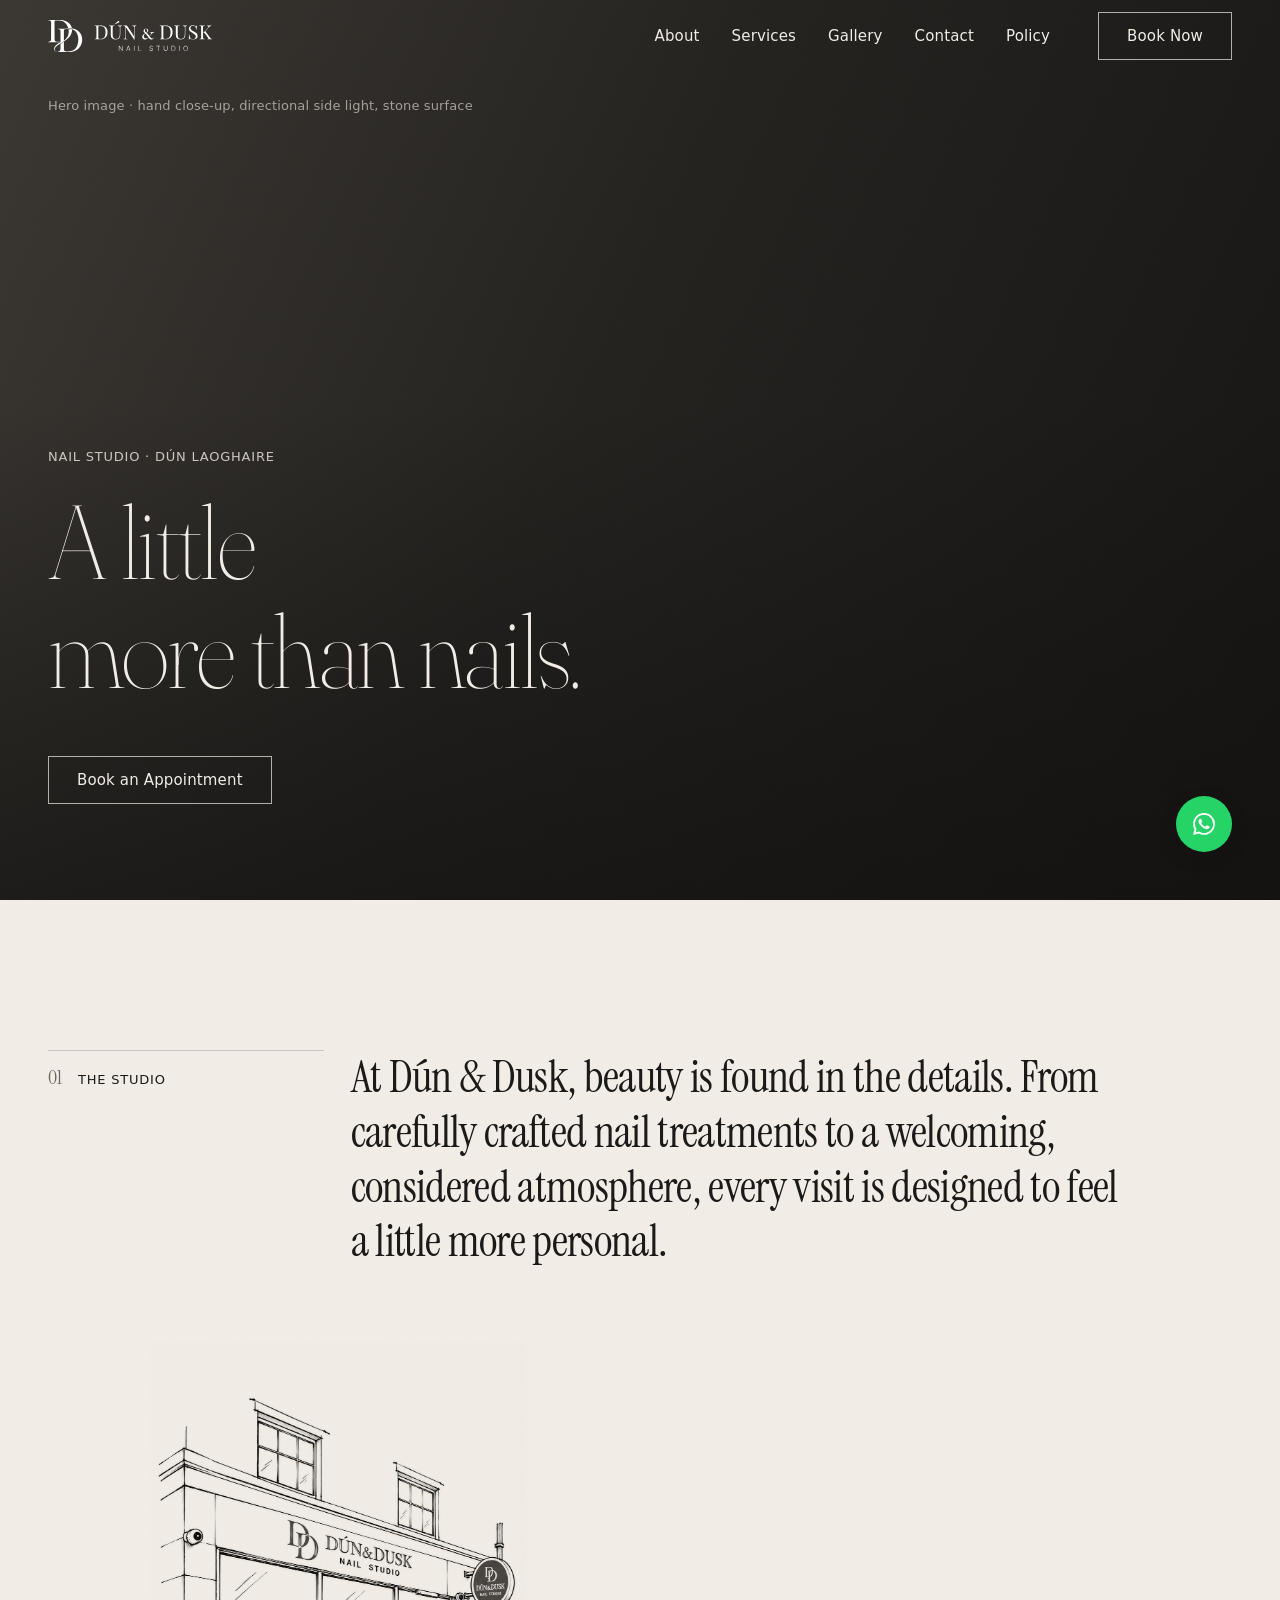
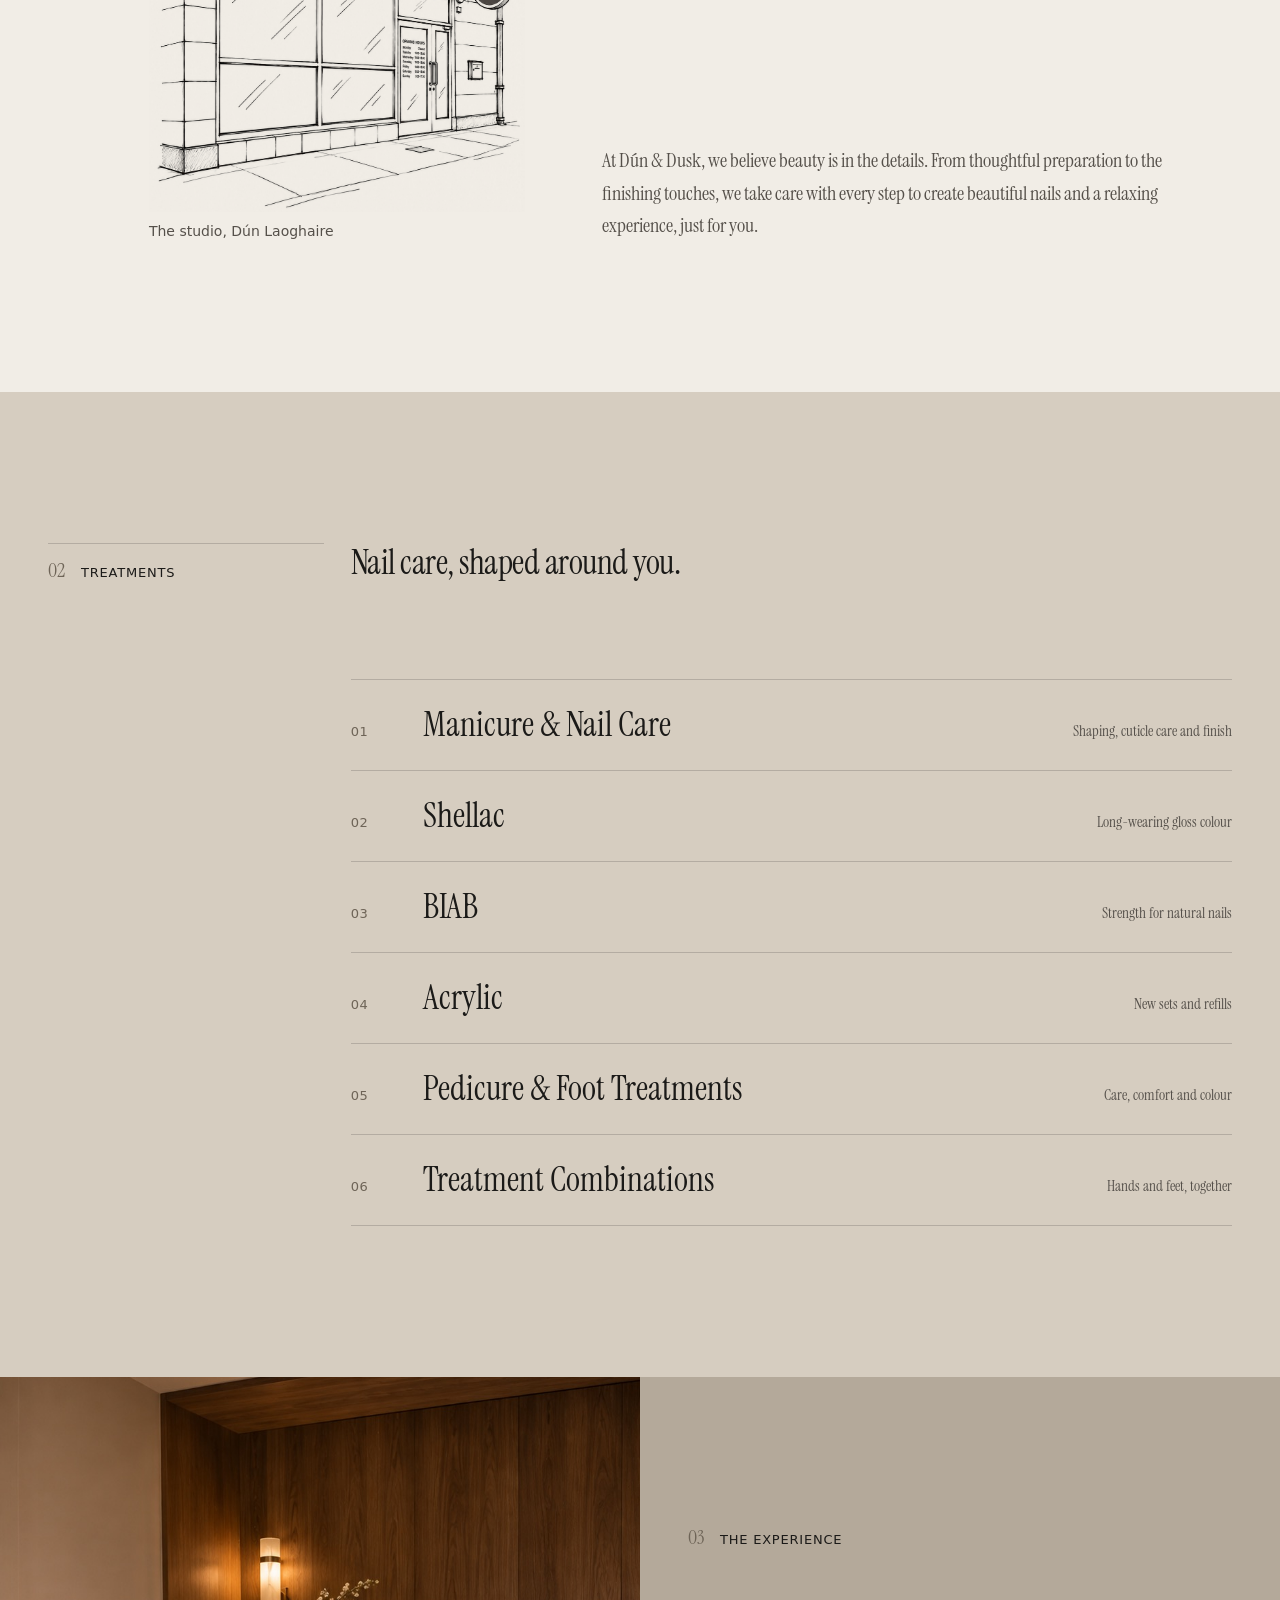
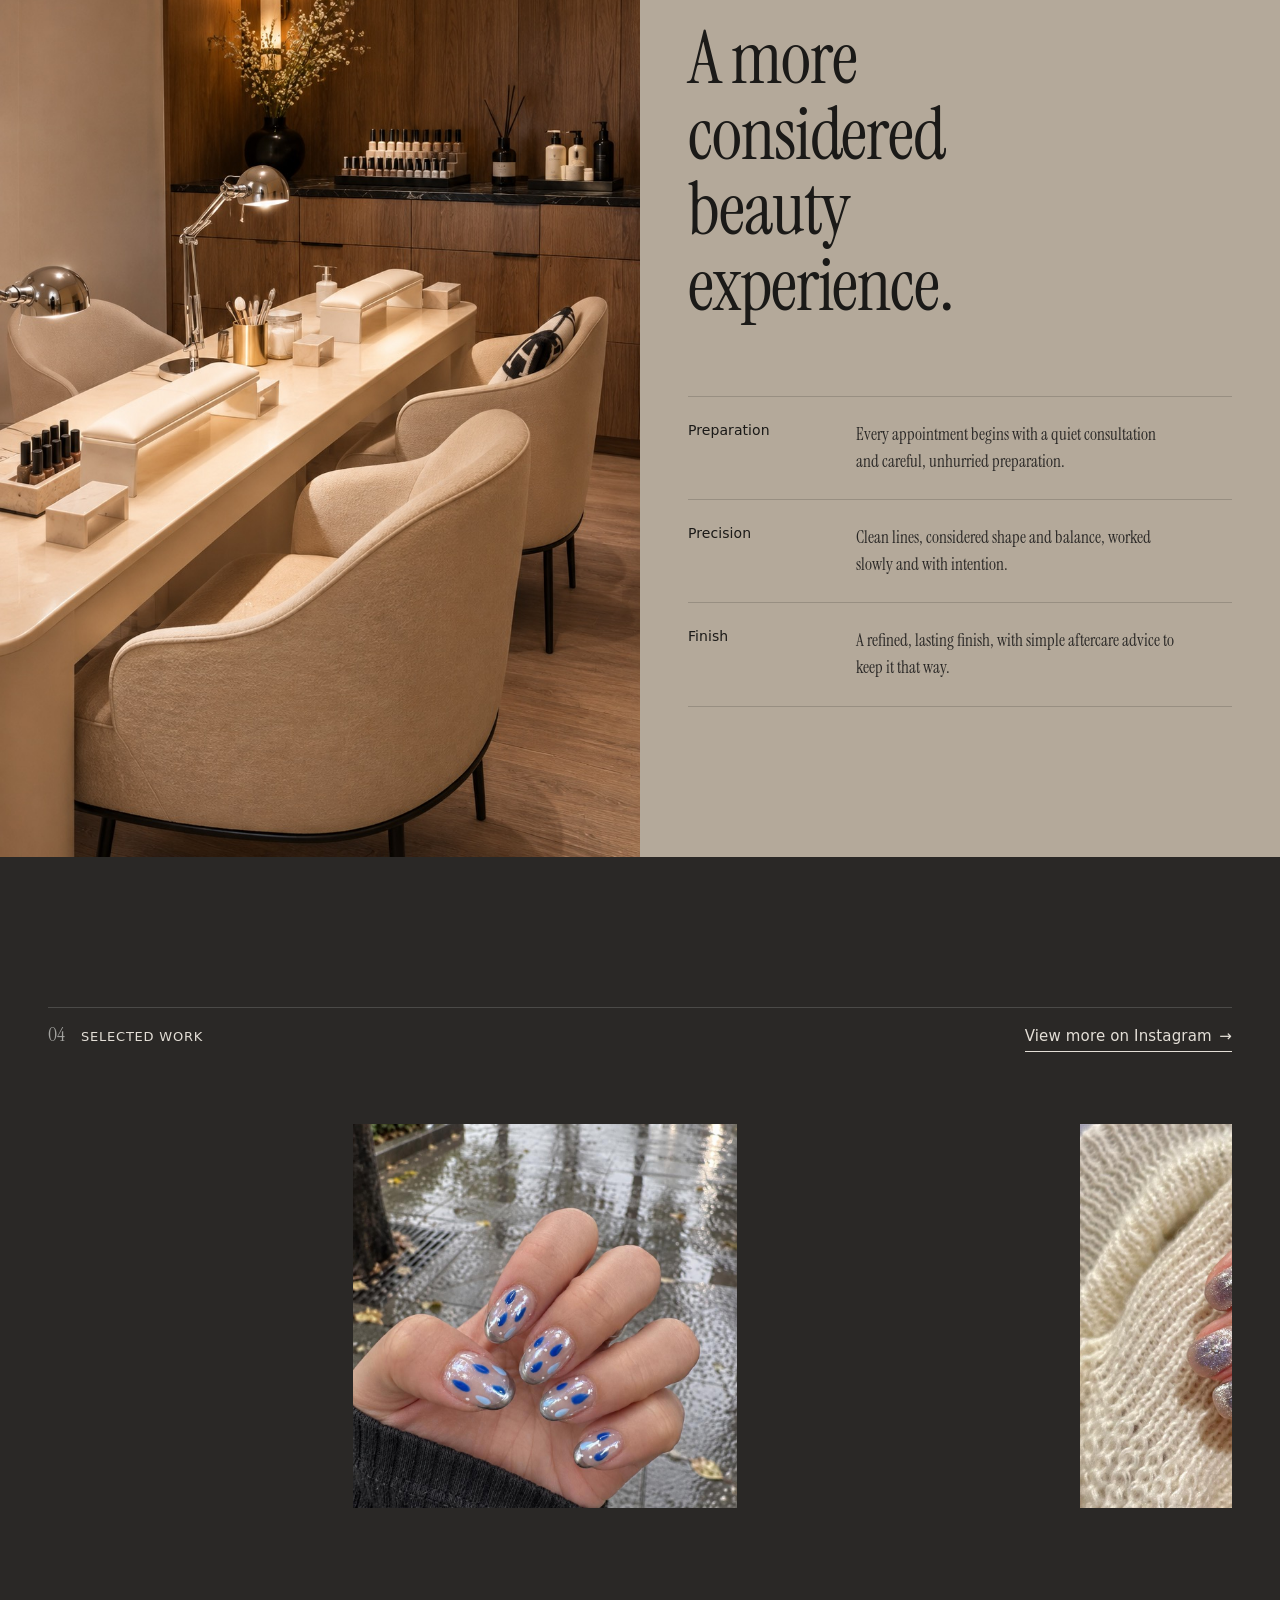
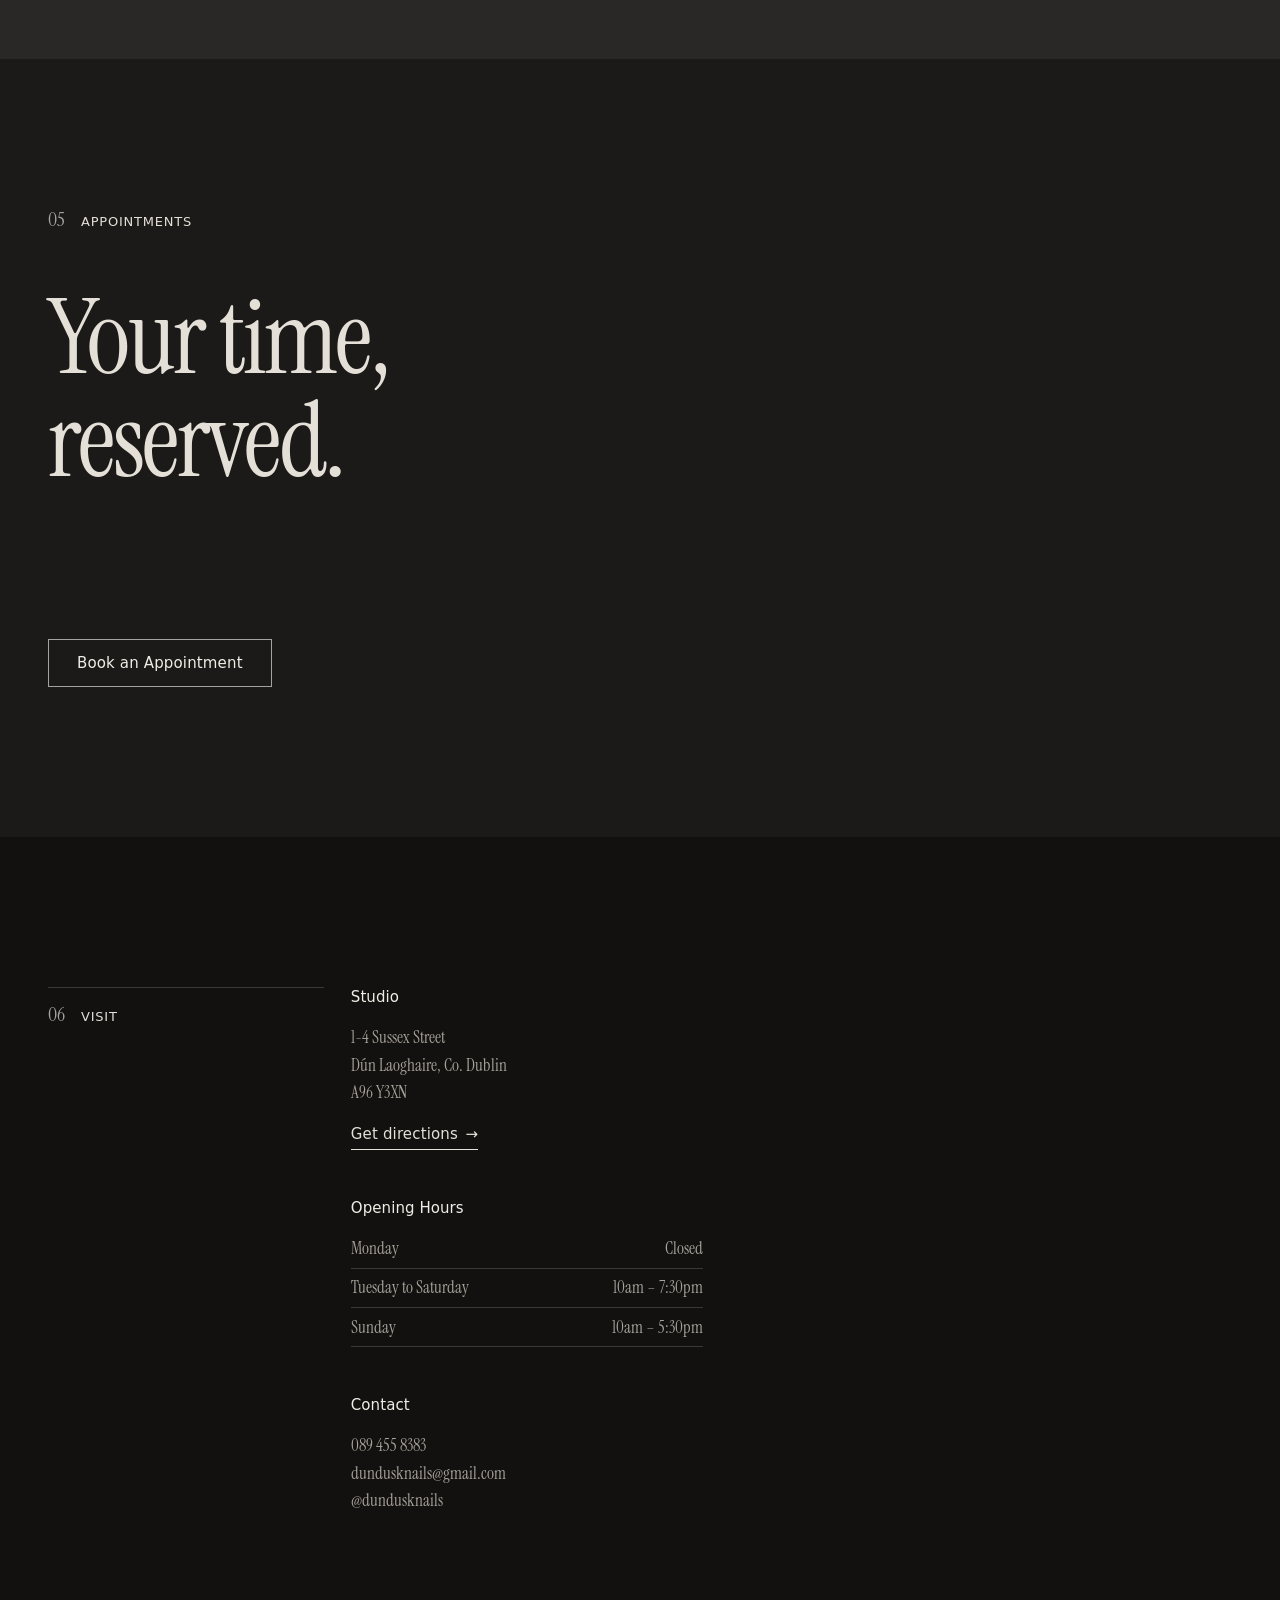
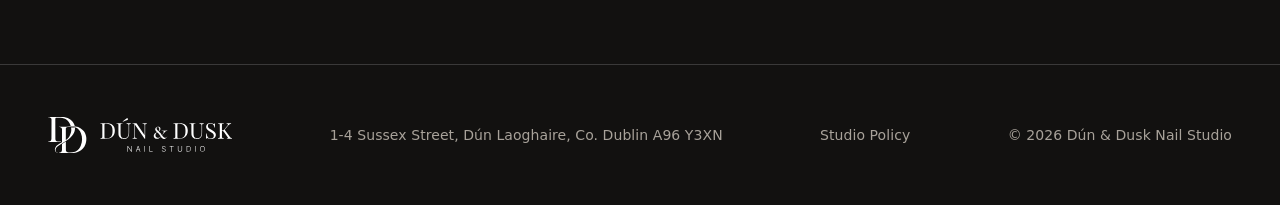
==== index.html @ 32c09e00 "Initial commit: Dún & Dusk Nail Studio website Co-Authored-By: Claude Opus 5.5 <noreply@anthropic.co" ====
<!DOCTYPE html>
<html lang="en-IE">
<head>
  <meta charset="utf-8">
  <meta name="viewport" content="width=device-width, initial-scale=1">

  <!-- SEO: refine once business details are confirmed -->
  <title>Dún &amp; Dusk Nail Studio | Nail Studio in Dún Laoghaire, Dublin</title>
  <meta name="description" content="Dún &amp; Dusk is a nail studio in Dún Laoghaire offering manicures, Shellac, BIAB, acrylic and pedicure treatments in a calm, considered setting.">
  <meta name="theme-color" content="#1B1A18">
  <link rel="icon" href="assets/icons/favicon.svg" type="image/svg+xml">
  <link rel="icon" href="assets/icons/favicon-32.png" sizes="32x32" type="image/png">
  <link rel="apple-touch-icon" href="assets/icons/apple-touch-icon.png">
  <link rel="canonical" href="https://dunanddusknails.ie/">

  <meta property="og:type" content="website">
  <meta property="og:url" content="https://dunanddusknails.ie/">
  <meta property="og:title" content="Dún &amp; Dusk Nail Studio, Dún Laoghaire">
  <meta property="og:description" content="A more considered nail studio in Dún Laoghaire, Dublin.">
  <meta property="og:image" content="https://dunanddusknails.ie/assets/images/og-image.jpg"><!-- [TBC] 1200x630 image still to be added -->

  
  <!--
    FONTS
    Serif: Instrument Serif (Google Fonts), regular + italic. Used for headings and body text.
    Sans: General Sans, self-hosted.
  -->
  <link rel="preconnect" href="https://fonts.googleapis.com">
  <link rel="preconnect" href="https://fonts.gstatic.com" crossorigin>
  <link rel="stylesheet" href="https://fonts.googleapis.com/css2?family=Fraunces:opsz,wght@9..144,100&family=Instrument+Serif:ital@0;1&display=swap">
  <!-- General Sans is self-hosted (see @font-face in css/styles.css) -->
  <link rel="preload" href="assets/fonts/GeneralSans-Medium.woff2" as="font" type="font/woff2" crossorigin>

  <link rel="stylesheet" href="css/styles.css">

  <!-- LOCAL BUSINESS STRUCTURED DATA -->
  <script type="application/ld+json">
  {
    "@context": "https://schema.org",
    "@type": "NailSalon",
    "name": "Dún & Dusk Nail Studio",
    "url": "https://dunanddusknails.ie/",
    "image": "https://dunanddusknails.ie/assets/images/experience-01.jpg",
    "telephone": "+353 89 455 8383",
    "address": {
      "@type": "PostalAddress",
      "streetAddress": "1-4 Sussex Street",
      "addressLocality": "Dún Laoghaire",
      "addressRegion": "Co. Dublin",
      "postalCode": "A96 Y3XN",
      "addressCountry": "IE"
    },
    "openingHoursSpecification": [
      { "@type": "OpeningHoursSpecification", "dayOfWeek": ["Tuesday", "Wednesday", "Thursday", "Friday", "Saturday"], "opens": "10:00", "closes": "19:30" },
      { "@type": "OpeningHoursSpecification", "dayOfWeek": "Sunday", "opens": "10:00", "closes": "17:30" }
    ],
    "email": "dundusknails@gmail.com",
    "sameAs": ["https://www.instagram.com/dundusknails"]
  }
  </script>
</head>

<body>
  <a class="skip-link" href="#main">Skip to content</a>

  <!-- ============ HEADER ============ -->
  <header class="site-header" data-header>
    <div class="site-header__inner">
      <!-- White logo over the hero, black logo once the header turns light on scroll -->
      <a class="logo" href="#top" aria-label="Dún &amp; Dusk Nail Studio, home">
        <picture class="logo__img logo__img--light"><source media="(max-width: 767px)" srcset="assets/images/symbol-white.svg"><img src="assets/images/logo-white.svg" alt="" width="164" height="32"></picture>
        <picture class="logo__img logo__img--dark"><source media="(max-width: 767px)" srcset="assets/images/symbol-black.svg"><img src="assets/images/logo-black.svg" alt="" width="164" height="32"></picture>
      </a>

      <nav class="nav" aria-label="Primary">
        <button class="nav__toggle" type="button" aria-expanded="false" aria-controls="nav-menu" data-nav-toggle>
          <span class="nav__toggle-label">Menu</span>
          <span class="nav__toggle-icon" aria-hidden="true"></span>
        </button>

        <div class="nav__menu" id="nav-menu" data-nav-menu>
          <ul class="nav__list">
            <li><a class="nav__link" href="#studio">About</a></li>
            <li><a class="nav__link" href="#services">Services</a></li>
            <li><a class="nav__link" href="#gallery">Gallery</a></li>
            <li><a class="nav__link" href="#visit">Contact</a></li>
            <li><a class="nav__link" href="policy.html">Policy</a></li>
          </ul>
          <a class="btn btn--line nav__book" href="#book" data-book>Book Now</a>
        </div>
      </nav>
    </div>
  </header>

  <main id="main">

    <!-- ============ HERO ============ -->
    <section class="hero" id="top" aria-labelledby="hero-title">
      <!-- Replace placeholder with art-directed photography:
      <picture>
        <source media="(max-width: 767px)" srcset="assets/images/hero-portrait.webp">
        <img class="hero__img" src="assets/images/hero-landscape.webp" alt="Close-up of a hand with a sheer, polished manicure resting on pale stone" fetchpriority="high">
      </picture> -->
      <div class="hero__media ph ph--dusk" role="img" aria-label="Placeholder: hero photograph">
        <span class="ph__label">Hero image · hand close-up, directional side light, stone surface</span>
      </div>

      <div class="hero__content">
        <p class="hero__kicker label">Nail Studio · Dún Laoghaire</p>
        <h1 class="hero__title display-xl" id="hero-title">
          <span class="line"><span class="line__inner">A little</span></span>
          <span class="line"><span class="line__inner">more than nails.</span></span>
        </h1>
        <a class="btn btn--light hero__cta" href="#book" data-book>Book an Appointment</a>
      </div>
    </section>

    <!-- ============ 01 STUDIO ============ -->
    <section class="section section--porcelain studio" id="studio" aria-labelledby="studio-title">
      <div class="container grid">
        <header class="section-head">
          <span class="section-head__num">01</span>
          <h2 class="section-head__title label" id="studio-title">The Studio</h2>
        </header>

        <p class="studio__statement display-md reveal">
          At Dún &amp; Dusk, beauty is found in the details. From carefully crafted nail treatments to a welcoming, considered atmosphere, every visit is designed to feel a little more personal.
        </p>

        <figure class="studio__figure reveal-media">
          <img class="studio__img ratio-4x5" src="assets/images/studio-01.jpg"
               alt="Line drawing of the Dún &amp; Dusk Nail Studio shopfront on Sussex Street, Dún Laoghaire"
               width="1086" height="1448" loading="lazy" decoding="async">
          <figcaption class="caption">The studio, Dún Laoghaire</figcaption>
        </figure>

        <p class="studio__body body-lg reveal">
          At Dún & Dusk, we believe beauty is in the details. From thoughtful preparation to the finishing touches, we take care with every step to create beautiful nails and a relaxing experience, just for you.
        </p>
      </div>
    </section>

    <!-- ============ 02 SERVICES ============ -->
    <section class="section section--oak-light services" id="services" aria-labelledby="services-title">
      <div class="container grid">
        <header class="section-head">
          <span class="section-head__num">02</span>
          <h2 class="section-head__title label" id="services-title">Treatments</h2>
        </header>

        <p class="services__intro display-sm reveal">Nail care, shaped around you.</p>

        <!-- Hover preview (desktop only). Each row's data-image and data-preview are swapped in here. -->
        <figure class="services__preview" aria-hidden="true" data-service-preview>
          <img class="ratio-3x4" src="assets/images/service-01.png" alt="" width="896" height="1200" data-service-preview-img>
          <figcaption class="caption" data-service-preview-label></figcaption>
        </figure>

        <!-- Edit services here. Do not add prices until the approved menu is supplied. -->
        <ol class="service-index" data-service-index>
          <li class="service-index__item reveal" data-image="assets/images/service-01.png" data-preview="Manicure · clean, natural finish">
            <div class="service-index__row">
              <span class="service-index__num">01</span>
              <span class="service-index__name">Manicure &amp; Nail Care</span>
              <span class="service-index__note">Shaping, cuticle care and finish</span>
            </div>
          </li>
          <li class="service-index__item reveal" data-image="assets/images/service-02.png" data-preview="Shellac · glossy colour">
            <div class="service-index__row">
              <span class="service-index__num">02</span>
              <span class="service-index__name">Shellac</span>
              <span class="service-index__note">Long-wearing gloss colour</span>
            </div>
          </li>
          <li class="service-index__item reveal" data-image="assets/images/service-03.png" data-preview="BIAB · sheer strength">
            <div class="service-index__row">
              <span class="service-index__num">03</span>
              <span class="service-index__name">BIAB</span>
              <span class="service-index__note">Strength for natural nails</span>
            </div>
          </li>
          <li class="service-index__item reveal" data-image="assets/images/image-01.mp4" data-preview="Acrylic · sculpted shape">
            <div class="service-index__row">
              <span class="service-index__num">04</span>
              <span class="service-index__name">Acrylic</span>
              <span class="service-index__note">New sets and refills</span>
            </div>
          </li>
          <li class="service-index__item reveal" data-image="assets/images/service-05.png" data-preview="Pedicure · foot care">
            <div class="service-index__row">
              <span class="service-index__num">05</span>
              <span class="service-index__name">Pedicure &amp; Foot Treatments</span>
              <span class="service-index__note">Care, comfort and colour</span>
            </div>
          </li>
          <li class="service-index__item reveal" data-image="assets/images/service-06.png" data-preview="Combinations · hands and feet">
            <div class="service-index__row">
              <span class="service-index__num">06</span>
              <span class="service-index__name">Treatment Combinations</span>
              <span class="service-index__note">Hands and feet, together</span>
            </div>
          </li>
        </ol>
      </div>
    </section>

    <!-- ============ 03 EXPERIENCE ============ -->
    <section class="section section--oak experience" aria-labelledby="experience-title">
      <div class="experience__grid">
        <figure class="experience__media reveal-media">
          <img class="experience__img" src="assets/images/experience-01.jpg"
               alt="Warmly lit manicure tables and armchairs inside the Dún &amp; Dusk studio"
               width="941" height="1672" loading="lazy" decoding="async">
        </figure>

        <div class="experience__content">
          <header class="section-head section-head--inline">
            <span class="section-head__num">03</span>
            <span class="label">The Experience</span>
          </header>

          <h2 class="display-lg experience__title reveal" id="experience-title">
            A more considered beauty experience.
          </h2>

          <dl class="craft-notes">
            <div class="craft-notes__item reveal">
              <dt class="label">Preparation</dt>
              <dd>Every appointment begins with a quiet consultation and careful, unhurried preparation.</dd>
            </div>
            <div class="craft-notes__item reveal">
              <dt class="label">Precision</dt>
              <dd>Clean lines, considered shape and balance, worked slowly and with intention.</dd>
            </div>
            <div class="craft-notes__item reveal">
              <dt class="label">Finish</dt>
              <dd>A refined, lasting finish, with simple aftercare advice to keep it that way.</dd>
            </div>
          </dl>
        </div>
      </div>
    </section>

    <!-- ============ 04 GALLERY ============ -->
    <section class="section section--ink gallery" id="gallery" aria-labelledby="gallery-title">
      <div class="container">
        <div class="gallery__head">
          <header class="section-head section-head--inline">
            <span class="section-head__num">04</span>
            <h2 class="label" id="gallery-title">Selected Work</h2>
          </header>
          <a class="text-link" href="#" data-instagram>View more on Instagram <span aria-hidden="true">→</span></a>
        </div>

        <!-- Rolling strip: js/main.js clones the items for a seamless loop; add or remove figures freely.
             Items are 3:4 by default; add gallery__item--square for 1:1. -->
        <div class="gallery__track reveal" data-gallery-track>
          <figure class="gallery__item">
            <video src="assets/images/image-01.mp4" aria-label="Nail work by Dún &amp; Dusk" width="720" height="1280" muted autoplay loop playsinline preload="metadata"></video>
          </figure>
          <figure class="gallery__item gallery__item--square">
            <img src="assets/images/image-02.jpeg" alt="Nail work by Dún &amp; Dusk" loading="lazy" decoding="async" width="1086" height="1448">
          </figure>
          <figure class="gallery__item">
            <video src="assets/images/image-03.mp4" aria-label="Nail work by Dún &amp; Dusk" width="720" height="1280" muted autoplay loop playsinline preload="metadata"></video>
          </figure>
          <figure class="gallery__item gallery__item--square">
            <img src="assets/images/image-04.jpeg" alt="Nail work by Dún &amp; Dusk" loading="lazy" decoding="async" width="1086" height="1448">
          </figure>
          <figure class="gallery__item">
            <img src="assets/images/image-05.jpeg" alt="Nail work by Dún &amp; Dusk" loading="lazy" decoding="async" width="1086" height="1448">
          </figure>
        </div>
      </div>
    </section>

    <!-- ============ 05 BOOKING ============ -->
    <section class="section section--ink-deep booking" id="book" aria-labelledby="booking-title" data-booking-section>
      <div class="container booking__inner">
        <header class="section-head section-head--inline">
          <span class="section-head__num">05</span>
          <span class="label">Appointments</span>
        </header>
        <h2 class="display-xl booking__title reveal" id="booking-title">Your time,<br>reserved.</h2>
        <p class="body-lg booking__text reveal">Choose a treatment and a time that suits you. Please read our <a class="inline-link" href="policy.html">studio policy</a> before booking.</p>
        <a class="btn btn--silver booking__cta reveal" href="#" data-book data-book-external>Book an Appointment</a>
      </div>
    </section>

    <!-- ============ 06 VISIT ============ -->
    <section class="section section--night visit" id="visit" aria-labelledby="visit-title">
      <div class="container grid">
        <header class="section-head">
          <span class="section-head__num">06</span>
          <h2 class="section-head__title label" id="visit-title">Visit</h2>
        </header>

        <div class="visit__details">
          <div class="visit__block">
            <h3 class="label">Studio</h3>
            <address>
              1-4 Sussex Street<br>
              Dún Laoghaire, Co. Dublin<br>
              A96 Y3XN
            </address>
            <a class="text-link" href="#" data-directions>Get directions <span aria-hidden="true">→</span></a>
          </div>

          <div class="visit__block">
            <h3 class="label">Opening Hours</h3>
            <dl class="hours">
              <div><dt>Monday</dt><dd>Closed</dd></div>
              <div><dt>Tuesday to Saturday</dt><dd>10am – 7:30pm</dd></div>
              <div><dt>Sunday</dt><dd>10am – 5:30pm</dd></div>
            </dl>
          </div>

          <div class="visit__block">
            <h3 class="label">Contact</h3>
            <p>
              <a href="tel:+353894558383" class="plain-link">089 455 8383</a><br>
              <a href="mailto:dundusknails@gmail.com" class="plain-link">dundusknails@gmail.com</a><br>
              <a href="https://www.instagram.com/dundusknails" class="plain-link" data-instagram>@dundusknails</a>
            </p>
          </div>
        </div>

        <!-- Google Maps embed -->
        <div class="visit__map ratio-16x10">
          <iframe
            src="https://www.google.com/maps?q=D%C3%BAn+%26+Dusk+Nail+Studio&ll=53.2933405,-6.1365352&z=17&output=embed"
            title="Dún &amp; Dusk Nail Studio on Google Maps"
            loading="lazy" referrerpolicy="no-referrer-when-downgrade" allowfullscreen></iframe>
        </div>
      </div>
    </section>
  </main>

  <!-- ============ FOOTER ============ -->
  <footer class="site-footer">
    <div class="container site-footer__inner">
      <a class="logo logo--footer" href="#top" aria-label="Dún &amp; Dusk Nail Studio, back to top">
        <img class="logo__img" src="assets/images/logo-white.svg" alt="" width="184" height="36">
      </a>
      <p class="label site-footer__folio">1-4 Sussex Street, Dún Laoghaire, Co. Dublin A96 Y3XN</p>
      <a class="label plain-link site-footer__link" href="policy.html">Studio Policy</a>
      <p class="label site-footer__copy">© <span data-year></span> Dún &amp; Dusk Nail Studio</p>
    </div>
  </footer>

  <!-- Floating WhatsApp button: number and message are set in js/main.js (SITE.whatsappNumber) -->
  <a class="wa-float" href="#visit" data-whatsapp aria-label="Message Dún &amp; Dusk on WhatsApp">
    <span class="wa-float__label" aria-hidden="true">Message us</span>
    <span class="wa-float__icon" aria-hidden="true">
      <svg viewBox="0 0 24 24" width="22" height="22" focusable="false"><path fill="currentColor" d="M17.472 14.382c-.297-.149-1.758-.867-2.03-.967-.273-.099-.471-.148-.67.15-.197.297-.767.966-.94 1.164-.173.199-.347.223-.644.075-.297-.15-1.255-.463-2.39-1.475-.883-.788-1.48-1.761-1.653-2.059-.173-.297-.018-.458.13-.606.134-.133.298-.347.446-.52.149-.174.198-.298.298-.497.099-.198.05-.371-.025-.52-.075-.149-.669-1.612-.916-2.207-.242-.579-.487-.5-.669-.51-.173-.008-.371-.01-.57-.01-.198 0-.52.074-.792.372-.272.297-1.04 1.016-1.04 2.479 0 1.462 1.065 2.875 1.213 3.074.149.198 2.096 3.2 5.077 4.487.709.306 1.262.489 1.694.625.712.227 1.36.195 1.871.118.571-.085 1.758-.719 2.006-1.413.248-.694.248-1.289.173-1.413-.074-.124-.272-.198-.57-.347m-5.421 7.403h-.004a9.87 9.87 0 01-5.031-1.378l-.361-.214-3.741.982.998-3.648-.235-.374a9.86 9.86 0 01-1.51-5.26c.001-5.45 4.436-9.884 9.888-9.884 2.64 0 5.122 1.03 6.988 2.898a9.825 9.825 0 012.893 6.994c-.003 5.45-4.437 9.884-9.885 9.884m8.413-18.297A11.815 11.815 0 0012.05 0C5.495 0 .16 5.335.157 11.892c0 2.096.547 4.142 1.588 5.945L.057 24l6.305-1.654a11.882 11.882 0 005.683 1.448h.005c6.554 0 11.89-5.335 11.893-11.893a11.821 11.821 0 00-3.48-8.413Z"/></svg>
    </span>
  </a>

  <!-- Mobile booking bar -->
  <div class="book-bar" data-book-bar>
    <a class="btn btn--silver book-bar__btn" href="#book" data-book>Book Now</a>
  </div>

  <script src="js/main.js" defer></script>
</body>
</html>
---- css/styles.css ----
/* =========================================================
   DÚN & DUSK NAIL STUDIO
   1. Design tokens   2. Base   3. Type   4. Layout
   5. Components      6. Sections   7. Motion   8. Responsive
   ========================================================= */

/* ---------- 0. SELF-HOSTED FONTS ----------
   General Sans (Fontshare, ITF Free Font License), served from our own domain
   so no visitor data goes to a third-party font CDN. */
@font-face {
  font-family: "General Sans";
  src: url("../assets/fonts/GeneralSans-Regular.woff2") format("woff2");
  font-weight: 400;
  font-style: normal;
  font-display: swap;
}
@font-face {
  font-family: "General Sans";
  src: url("../assets/fonts/GeneralSans-Medium.woff2") format("woff2");
  font-weight: 500;
  font-style: normal;
  font-display: swap;
}

/* ---------- 1. DESIGN TOKENS (edit the palette here) ---------- */
:root {
  /* Ink: deep black / charcoal, never flat pure black */
  --ink-950: #121110;
  --ink-900: #1b1a18;
  --ink-800: #2a2826;
  --ink-700: #3a3734;

  /* Smoky oak: muted, not orange or rustic */
  --oak-600: #6e6457;
  --oak-500: #857a6c;
  --oak-300: #b4a99a;
  --oak-200: #d6cdc0;

  /* Porcelain: warm off-white */
  --porcelain-50: #f7f4ef;
  --porcelain: #f1ede6;
  --porcelain-dim: #e4dfd7; /* body text on dark surfaces */

  /* Antique silver: accents only */
  --silver: #a3a3a0;
  --silver-700: #6f706d;

  /* Semantic roles */
  --text-on-light: var(--ink-900);
  --text-muted-on-light: #55504a;
  --text-on-dark: var(--porcelain-dim);
  --text-muted-on-dark: #a8a29a;
  --rule-on-light: rgba(27, 26, 24, 0.18);
  --rule-on-dark: rgba(163, 163, 160, 0.28);
  --focus: var(--oak-600);

  /* Typography: one serif (Instrument Serif, 400 + italic) for display and body */
  --font-display: "Instrument Serif", Georgia, "Times New Roman", serif;
  --font-body: "Instrument Serif", Georgia, "Times New Roman", serif;
  --font-h1: "Fraunces", "Instrument Serif", Georgia, serif; /* H1 only, weight 100 */
  --font-ui: "General Sans", ui-sans-serif, system-ui, -apple-system, "Segoe UI", Roboto, "Helvetica Neue", Arial, sans-serif;

  /* Fluid type scale */
  --fs-display-xl: clamp(3rem, 1.6rem + 6.2vw, 7.5rem);
  --fs-display-lg: clamp(2.4rem, 1.5rem + 3.8vw, 5rem);
  --fs-display-md: clamp(1.7rem, 1.2rem + 2vw, 3.1rem);
  --fs-display-sm: clamp(1.45rem, 1.15rem + 1.2vw, 2.2rem);
  --fs-body-lg: clamp(1.08rem, 1rem + 0.3vw, 1.25rem);
  --fs-body: 1.0625rem;
  --fs-eyebrow: 0.8125rem; /* 13px: uppercase section labels, hero kicker */
  --fs-label: 0.875rem;    /* 14px: sentence-case labels, footer */
  --fs-caption: 0.875rem;  /* 14px */
  --fs-small: 0.9375rem;   /* 15px: buttons, nav, links, supporting text */

  /* Spacing (8pt based) */
  --space-1: 0.5rem;
  --space-2: 1rem;
  --space-3: 1.5rem;
  --space-4: 2rem;
  --space-5: 3rem;
  --space-6: 4.5rem;
  --space-7: 6.5rem;
  --space-8: clamp(5rem, 3rem + 8vw, 10rem);

  /* Layout */
  --max-width: 1440px;
  --gutter: clamp(1.25rem, 0.6rem + 3vw, 3.5rem);
  --col-gap: clamp(1rem, 0.5rem + 1.5vw, 2rem);
  --header-h: 4.5rem;

  /* Motion */
  --ease: cubic-bezier(0.22, 0.61, 0.36, 1);
  --dur-fast: 300ms;
  --dur: 700ms;
  --dur-slow: 1100ms;
}

/* ---------- 2. BASE ---------- */
*, *::before, *::after { box-sizing: border-box; }

html {
  -webkit-text-size-adjust: 100%;
  scroll-behavior: smooth;
  scroll-padding-top: var(--header-h);
}

body {
  margin: 0;
  background: var(--porcelain);
  color: var(--text-on-light);
  font-family: var(--font-body);
  font-size: var(--fs-body);
  font-weight: 400;
  line-height: 1.6;
  font-optical-sizing: auto;
  -webkit-font-smoothing: antialiased;
  text-rendering: optimizeLegibility;
}

img, picture, svg { display: block; max-width: 100%; height: auto; }
a { color: inherit; }
h1, h2, h3, p, dl, dd, ol, ul, figure, address { margin: 0; }
ol, ul { padding: 0; list-style: none; }
address { font-style: normal; }

:focus-visible {
  outline: 2px solid var(--focus);
  outline-offset: 3px;
}
.section--ink :focus-visible,
.section--ink-deep :focus-visible,
.section--night :focus-visible,
.hero :focus-visible,
.site-footer :focus-visible { outline-color: var(--silver); }

.skip-link {
  position: absolute;
  left: var(--gutter);
  top: -100px;
  z-index: 100;
  padding: var(--space-1) var(--space-2);
  background: var(--ink-900);
  color: var(--porcelain);
  font-family: var(--font-ui);
  font-size: var(--fs-label);
  font-weight: 500;
}
.skip-link:focus { top: var(--space-2); }

/* ---------- 3. TYPOGRAPHY ---------- */
.display-xl, .display-lg, .display-md, .display-sm {
  font-family: var(--font-display);
  font-weight: 400;
  letter-spacing: -0.015em;
  text-wrap: balance;
}
.display-xl { font-size: var(--fs-display-xl); line-height: 0.98; letter-spacing: -0.025em; }
.display-lg { font-size: var(--fs-display-lg); line-height: 1.04; }
.display-md { font-size: var(--fs-display-md); line-height: 1.22; }
.display-sm { font-size: var(--fs-display-sm); line-height: 1.2; }

/* All H1s: Fraunces Thin (100). Instrument Serif has no thin cut. */
h1, h1.display-xl, h1.display-lg {
  font-family: var(--font-h1);
  font-weight: 100;
  font-optical-sizing: auto;
}

.body-lg { font-size: var(--fs-body-lg); line-height: 1.65; text-wrap: pretty; }

/* Small UI text: sentence case, weight + colour for hierarchy (no caps, no wide tracking) */
.label {
  font-family: var(--font-ui);
  font-size: var(--fs-label);
  font-weight: 500;
  letter-spacing: 0.005em;
  line-height: 1.4;
}
/* Uppercase is kept only for numbered section labels and the hero kicker */
.section-head .label,
.hero__kicker {
  font-size: var(--fs-eyebrow);
  text-transform: uppercase;
  letter-spacing: 0.06em;
}

.caption {
  margin-top: var(--space-1);
  font-family: var(--font-ui);
  font-size: var(--fs-caption);
  letter-spacing: 0;
  color: var(--text-muted-on-light);
}

/* ---------- 4. LAYOUT ---------- */
.container {
  width: 100%;
  max-width: var(--max-width);
  margin-inline: auto;
  padding-inline: var(--gutter);
}

.grid {
  display: grid;
  grid-template-columns: repeat(12, minmax(0, 1fr));
  column-gap: var(--col-gap);
}

.section { padding-block: var(--space-8); position: relative; }

/* Day to dusk: each section steps one tone darker */
.section--porcelain { background: var(--porcelain); }
.section--oak-light { background: var(--oak-200); }
.section--oak       { background: var(--oak-300); }
.section--ink       { background: var(--ink-800); color: var(--text-on-dark); }
.section--ink-deep  { background: var(--ink-900); color: var(--text-on-dark); }
.section--night     { background: var(--ink-950); color: var(--text-on-dark); }

.section--ink .caption,
.section--ink-deep .caption,
.section--night .caption { color: var(--text-muted-on-dark); }

/* Section heading: number + label, magazine style */
.section-head {
  grid-column: 1 / span 3;
  display: flex;
  align-items: baseline;
  gap: var(--space-2);
  padding-top: var(--space-2);
  border-top: 1px solid var(--rule-on-light);
  align-self: start;
}
.section--ink .section-head,
.section--ink-deep .section-head,
.section--night .section-head { border-color: var(--rule-on-dark); }

.section-head--inline { border-top: 0; padding-top: 0; grid-column: auto; }

.section-head__num {
  font-family: var(--font-display);
  font-size: 1.25rem;
  line-height: 1;
  color: var(--oak-600);
}
.section--ink .section-head__num,
.section--ink-deep .section-head__num,
.section--night .section-head__num { color: var(--silver); }

/* Aspect ratio helpers */
.ratio-4x5  { aspect-ratio: 4 / 5; }
.ratio-3x4  { aspect-ratio: 3 / 4; }
.ratio-16x10 { aspect-ratio: 16 / 10; }

/* ---------- 5. COMPONENTS ---------- */

/* Image placeholder: delete once real photography is in */
.ph {
  position: relative;
  width: 100%;
  height: 100%;
  overflow: hidden;
  display: flex;
  align-items: flex-end;
  padding: var(--space-2);
  isolation: isolate;
}
.ph::after { /* fine grain so blocks read as material, not flat UI */
  content: "";
  position: absolute;
  inset: 0;
  z-index: -1;
  opacity: 0.22;
  background-image: url("data:image/svg+xml,%3Csvg xmlns='http://www.w3.org/2000/svg' width='160' height='160'%3E%3Cfilter id='n'%3E%3CfeTurbulence type='fractalNoise' baseFrequency='.9' numOctaves='2' stitchTiles='stitch'/%3E%3C/filter%3E%3Crect width='100%25' height='100%25' filter='url(%23n)' opacity='.5'/%3E%3C/svg%3E");
  mix-blend-mode: overlay;
}
.ph--dusk  { background: linear-gradient(115deg, #3a3631 0%, #24221f 45%, #151413 100%); }
.ph--stone { background: linear-gradient(160deg, #e6e0d6 0%, #cfc6b8 100%); }
.ph--warm  { background: linear-gradient(135deg, #8a7f71 0%, #5e554a 100%); }
.ph--night { background: linear-gradient(150deg, #3d3a36 0%, #222120 100%); }
.ph--map   { background: #1f1e1c; }
.ph__label {
  font-family: var(--font-ui);
  font-size: var(--fs-eyebrow);
  letter-spacing: 0.01em;
  color: rgba(241, 237, 230, 0.6);
}
.ph--stone .ph__label { color: rgba(27, 26, 24, 0.55); }

/* Buttons: square corners, hairline, no glow */
.btn {
  display: inline-flex;
  align-items: center;
  justify-content: center;
  min-height: 48px;
  padding: 0 1.75rem;
  font-family: var(--font-ui);
  font-size: var(--fs-small);
  font-weight: 500;
  letter-spacing: 0.01em;
  text-decoration: none;
  border: 1px solid currentColor;
  background: transparent;
  transition: background-color var(--dur-fast) var(--ease),
              color var(--dur-fast) var(--ease),
              border-color var(--dur-fast) var(--ease);
}
.btn--line  { color: var(--ink-900); }
.btn--line:hover  { background: var(--ink-900); color: var(--porcelain); border-color: var(--ink-900); }
.btn--light { color: var(--porcelain); border-color: rgba(241, 237, 230, 0.7); }
.btn--light:hover { background: var(--porcelain); color: var(--ink-900); border-color: var(--porcelain); }
.btn--silver { color: var(--porcelain); border-color: var(--silver); }
.btn--silver:hover { background: var(--silver); color: var(--ink-950); }

/* Text link with drawn underline */
.text-link {
  display: inline-flex;
  gap: 0.5em;
  font-family: var(--font-ui);
  font-size: var(--fs-small);
  font-weight: 500;
  letter-spacing: 0.01em;
  text-decoration: none;
  padding-bottom: 4px;
  background: linear-gradient(currentColor, currentColor) left bottom / 100% 1px no-repeat;
  transition: background-size var(--dur) var(--ease);
}
.text-link:hover { background-size: 0% 1px; background-position: right bottom; }

.plain-link { text-decoration: none; background: linear-gradient(currentColor, currentColor) left bottom / 0% 1px no-repeat; transition: background-size var(--dur) var(--ease); }
.plain-link:hover { background-size: 100% 1px; }

/* Logo */
.logo { display: inline-flex; align-items: center; text-decoration: none; min-height: 44px; }
.logo__img { display: block; height: 32px; width: auto; }
/* Header logo is a <picture>: full logo on desktop, DD symbol only on mobile */
.logo__img img { display: block; height: 100%; width: auto; }
.logo--footer .logo__img { height: 36px; }
.logo__img--dark { display: none; }
.site-header.is-scrolled .logo__img--light { display: none; }
.site-header.is-scrolled .logo__img--dark { display: block; }
body.menu-open .site-header .logo__img--light { display: block; }
body.menu-open .site-header .logo__img--dark { display: none; }

/* ---------- Header / nav ---------- */
.site-header {
  position: fixed;
  inset: 0 0 auto 0;
  z-index: 50;
  color: var(--porcelain);
  transition: background-color var(--dur) var(--ease), color var(--dur) var(--ease), border-color var(--dur) var(--ease);
  border-bottom: 1px solid transparent;
}
.site-header.is-scrolled {
  background: rgba(241, 237, 230, 0.94);
  -webkit-backdrop-filter: blur(6px);
  backdrop-filter: blur(6px);
  color: var(--ink-900);
  border-bottom-color: var(--rule-on-light);
}
.site-header__inner {
  max-width: var(--max-width);
  margin-inline: auto;
  padding-inline: var(--gutter);
  height: var(--header-h);
  display: flex;
  align-items: center;
  justify-content: space-between;
}

.nav__menu { display: flex; align-items: center; gap: var(--space-5); }
.nav__list { display: flex; gap: var(--space-4); }
.nav__link {
  font-family: var(--font-ui);
  font-size: var(--fs-small);
  font-weight: 500;
  letter-spacing: 0.01em;
  text-decoration: none;
  padding-block: 0.75rem;
  background: linear-gradient(currentColor, currentColor) left 70% / 0% 1px no-repeat;
  transition: background-size var(--dur) var(--ease);
}
.nav__link:hover { background-size: 100% 1px; }

.site-header:not(.is-scrolled) .nav__book { color: var(--porcelain); border-color: rgba(241, 237, 230, 0.7); }
.site-header:not(.is-scrolled) .nav__book:hover { background: var(--porcelain); color: var(--ink-900); }

.nav__toggle {
  display: none;
  align-items: center;
  gap: 0.75rem;
  min-height: 44px;
  padding: 0;
  background: none;
  border: 0;
  color: inherit;
  font-family: var(--font-ui);
  font-size: var(--fs-small);
  font-weight: 500;
  letter-spacing: 0.01em;
  cursor: pointer;
}
.nav__toggle-icon,
.nav__toggle-icon::before {
  display: block;
  width: 22px;
  height: 1px;
  background: currentColor;
  transition: transform var(--dur-fast) var(--ease);
}
.nav__toggle-icon { position: relative; transform: translateY(-3px); }
.nav__toggle-icon::before { content: ""; position: absolute; top: 6px; }
.nav__toggle[aria-expanded="true"] .nav__toggle-icon { transform: translateY(0) rotate(45deg); }
.nav__toggle[aria-expanded="true"] .nav__toggle-icon::before { transform: translateY(-6px) rotate(-90deg); }

/* ---------- 6. SECTIONS ---------- */

/* Hero */
.hero {
  position: relative;
  min-height: 100svh;
  display: flex;
  align-items: flex-end;
  color: var(--porcelain);
  background: var(--ink-950);
  overflow: hidden;
}
.hero__media, .hero__img {
  position: absolute;
  inset: 0;
  width: 100%;
  height: 100%;
  object-fit: cover;
}
.hero__media .ph__label { position: absolute; top: calc(var(--header-h) + var(--space-3)); left: var(--gutter); }
.hero::after { /* legibility shade, bottom-left only */
  content: "";
  position: absolute;
  inset: 0;
  background: linear-gradient(to top, rgba(18, 17, 16, 0.6) 0%, rgba(18, 17, 16, 0) 55%);
  pointer-events: none;
}
.hero__content {
  position: relative;
  z-index: 1;
  width: 100%;
  max-width: var(--max-width);
  margin-inline: auto;
  padding: 0 var(--gutter) clamp(3rem, 2rem + 5vw, 6rem);
}
.hero__kicker { margin-bottom: var(--space-3); color: rgba(241, 237, 230, 0.8); }
.hero__title { max-width: 11ch; margin-bottom: var(--space-5); }
.hero__folio {
  position: absolute;
  z-index: 1;
  right: var(--gutter);
  bottom: clamp(3rem, 2rem + 5vw, 6rem);
  color: rgba(241, 237, 230, 0.6);
  writing-mode: vertical-rl;
}

.line { display: block; overflow: hidden; padding-bottom: 0.06em; }
.line__inner { display: block; }

/* Studio */
.studio { row-gap: var(--space-5); }
.studio .grid { row-gap: var(--space-6); }
.studio__statement { grid-column: 4 / span 8; text-wrap: pretty; }
.studio__figure { grid-column: 2 / span 4; grid-row: 2; }
/* Photo is shot on white: multiply lets white take on the porcelain section colour */
.studio__img { width: 100%; height: auto; object-fit: cover; mix-blend-mode: multiply; }
.studio__body {
  grid-column: 6 / -1;
  grid-row: 2;
  align-self: end;
  color: var(--text-muted-on-light);
  max-width: 580px;
  margin-inline: auto;
}

/* Services index */
.services .grid { row-gap: var(--space-5); }
.services__intro { grid-column: 4 / span 6; }
.service-index {
  grid-column: 4 / span 9;
  grid-row: 3;
  counter-reset: none;
  border-top: 1px solid var(--rule-on-light);
}
.service-index__item { border-bottom: 1px solid var(--rule-on-light); }
.service-index__row {
  display: grid;
  grid-template-columns: 3rem minmax(0, 1fr) auto;
  align-items: baseline;
  gap: var(--space-3);
  padding-block: clamp(1.1rem, 0.8rem + 1vw, 1.75rem);
  transition: padding-left var(--dur) var(--ease);
}
.service-index__num { font-family: var(--font-ui); font-size: var(--fs-eyebrow); font-weight: 500; letter-spacing: 0.04em; color: var(--oak-600); }
.service-index__name { font-family: var(--font-display); font-size: var(--fs-display-sm); line-height: 1.15; }
.service-index__note { font-size: 0.9375rem; color: var(--text-muted-on-light); text-align: right; }
/* Rows aren't links; the indent just pairs the hovered row with its preview image */
.service-index__row:hover { padding-left: var(--space-2); }

.services__preview {
  grid-column: 1 / span 3;
  grid-row: 3;
  align-self: start;
  position: sticky;
  top: calc(var(--header-h) + var(--space-4));
  opacity: 0;
  transform: translateY(8px);
  transition: opacity var(--dur) var(--ease), transform var(--dur) var(--ease);
  pointer-events: none;
}
.services__preview.is-active { opacity: 1; transform: none; }
.services__preview img { width: 100%; height: auto; object-fit: cover; }
.services__preview .caption { margin-top: var(--space-2); }
.services__more { grid-column: 4 / span 9; grid-row: 4; justify-self: start; }

/* Experience */
.experience { padding-block: 0; }
.experience__grid { display: grid; grid-template-columns: 1fr 1fr; min-height: 100svh; }
.experience__media { position: relative; min-height: 60svh; }
.experience__media .ph { position: absolute; inset: 0; }
.experience__img { position: absolute; inset: 0; width: 100%; height: 100%; object-fit: cover; }
.experience__content {
  display: flex;
  flex-direction: column;
  justify-content: space-between;
  gap: var(--space-6);
  padding: var(--space-8) var(--gutter);
}
.experience__title { max-width: 12ch; }
.craft-notes { display: grid; gap: 0; border-top: 1px solid var(--rule-on-light); }
.craft-notes__item {
  display: grid;
  grid-template-columns: 9rem 1fr;
  gap: var(--space-3);
  padding-block: var(--space-3);
  border-bottom: 1px solid var(--rule-on-light);
}
.craft-notes dd { color: var(--ink-800); max-width: 40ch; }

/* Gallery */
.gallery__head {
  display: flex;
  justify-content: space-between;
  align-items: baseline;
  gap: var(--space-3);
  margin-bottom: var(--space-6);
  padding-top: var(--space-2);
  border-top: 1px solid var(--rule-on-dark);
}
/* Single rolling row: slow auto-scroll, pauses on hover/touch, swipeable */
.gallery__track {
  display: flex;
  gap: var(--col-gap);
  overflow-x: auto;
  scrollbar-width: none;
}
.gallery__track::-webkit-scrollbar { display: none; }
.gallery__item { flex: 0 0 auto; }
/* Same height, mixed widths: 3:4 portrait by default, 1:1 square as a modifier */
.gallery__item :is(img, video) { display: block; height: clamp(280px, 30vw, 420px); width: auto; max-width: none; aspect-ratio: 3 / 4; object-fit: cover; }
.gallery__item--square :is(img, video) { aspect-ratio: 1 / 1; }

/* Booking */
.booking__inner { display: grid; justify-items: start; gap: var(--space-4); }
.booking__title { margin-top: var(--space-3); }
.booking__text { max-width: 44ch; color: var(--text-muted-on-dark); }
.booking__cta { margin-top: var(--space-2); }

/* Visit */
.visit .grid { row-gap: var(--space-5); }
.visit__details {
  grid-column: 4 / span 5;
  display: grid;
  gap: var(--space-5);
}
.visit__block { display: grid; gap: var(--space-2); justify-items: start; }
/* Heading: brighter + medium weight; details: muted. Hierarchy without caps. */
.visit__block .label { font-size: var(--fs-small); color: var(--porcelain); }
.visit__block address,
.visit__block p,
.hours { color: var(--text-muted-on-dark); }
.hours { display: grid; gap: 0.35rem; min-width: min(100%, 22rem); }
.hours div { display: flex; justify-content: space-between; gap: var(--space-3); border-bottom: 1px solid var(--rule-on-dark); padding-bottom: 0.35rem; }
.visit__map { grid-column: 9 / span 4; align-self: start; display: block; }
.visit__map iframe { display: block; width: 100%; height: 100%; border: 0; }

/* Policy page */
.page-intro { padding-top: calc(var(--header-h) + var(--space-7)); padding-bottom: var(--space-6); }
.page-intro .grid { row-gap: var(--space-4); }
.page-intro__title { grid-column: 4 / span 9; }
.page-intro__text { grid-column: 4 / span 6; color: var(--text-muted-on-light); max-width: 44ch; }

.policy { padding-top: 0; }
.policy-list { grid-column: 4 / span 9; border-top: 1px solid var(--rule-on-light); }
.policy-list__item {
  display: grid;
  grid-template-columns: 3rem minmax(0, 15rem) minmax(0, 1fr);
  align-items: baseline;
  gap: var(--space-3);
  padding-block: clamp(1.4rem, 1rem + 1.4vw, 2.4rem);
  border-bottom: 1px solid var(--rule-on-light);
}
.policy-list__num { font-family: var(--font-ui); font-size: var(--fs-eyebrow); font-weight: 500; letter-spacing: 0.04em; color: var(--oak-600); }
.policy-list__title {
  font-family: var(--font-display);
  font-weight: 400;
  font-size: clamp(1.3rem, 1.1rem + 0.8vw, 1.75rem);
  line-height: 1.2;
  letter-spacing: -0.01em;
}
.policy-list__body { color: var(--text-muted-on-light); max-width: 52ch; text-wrap: pretty; }
.policy-list__body p + p { margin-top: 0.75em; }
.policy__agree { grid-column: 4 / span 7; margin-top: var(--space-6); font-style: italic; }

.inline-link { text-decoration: underline; text-decoration-thickness: 1px; text-underline-offset: 0.2em; }
.inline-link:hover { color: var(--porcelain); }

/* Footer */
.site-footer {
  background: var(--ink-950);
  color: var(--text-muted-on-dark);
  border-top: 1px solid var(--rule-on-dark);
}
.site-footer__inner {
  display: flex;
  flex-wrap: wrap;
  align-items: center;
  justify-content: space-between;
  gap: var(--space-3);
  padding-block: var(--space-5);
}
.logo--footer { color: var(--porcelain); }

/* Mobile booking bar */
.book-bar {
  position: fixed;
  inset: auto 0 0 0;
  z-index: 40;
  display: none;
  padding: 0.75rem var(--gutter) calc(0.75rem + env(safe-area-inset-bottom));
  background: rgba(18, 17, 16, 0.94);
  border-top: 1px solid var(--rule-on-dark);
  transform: translateY(100%);
  transition: transform var(--dur) var(--ease);
}
.book-bar.is-visible { transform: none; }
.book-bar__btn { width: 100%; }

/* Floating WhatsApp button: WhatsApp green with white glyph */
.wa-float {
  position: fixed;
  right: var(--gutter);
  bottom: var(--gutter);
  z-index: 45;
  display: inline-flex;
  align-items: center;
  gap: 0.75rem;
  text-decoration: none;
  color: var(--porcelain);
  pointer-events: none; /* only the icon is clickable, not the hidden label area */
  transition: bottom var(--dur) var(--ease), opacity var(--dur-fast) var(--ease);
}
.wa-float__icon { pointer-events: auto; }
.wa-float__icon {
  display: grid;
  place-items: center;
  width: 56px;
  height: 56px;
  border-radius: 50%;
  background: #25D366;
  color: #fff;
  box-shadow: 0 6px 18px rgba(18, 17, 16, 0.18);
  transition: background-color var(--dur-fast) var(--ease), color var(--dur-fast) var(--ease);
}
.wa-float:hover .wa-float__icon,
.wa-float:focus-visible .wa-float__icon { background: #1DA851; color: #fff; }

/* "Message us" label slides out on desktop hover */
.wa-float__label {
  font-family: var(--font-ui);
  font-size: var(--fs-small);
  font-weight: 500;
  letter-spacing: 0.01em;
  padding: 0.55rem 0.9rem;
  background: var(--ink-900);
  border: 1px solid var(--rule-on-dark);
  opacity: 0;
  transform: translateX(8px);
  pointer-events: none;
  transition: opacity var(--dur-fast) var(--ease), transform var(--dur-fast) var(--ease);
}
.wa-float:hover .wa-float__label,
.wa-float:focus-visible .wa-float__label { opacity: 1; transform: none; }

/* Gentle float: 4px drift, switched off for reduced motion */
.js-motion .wa-float__icon { animation: wa-drift 4.5s var(--ease) infinite alternate; }
@keyframes wa-drift {
  from { transform: translateY(0); }
  to   { transform: translateY(-4px); }
}

/* ---------- 7. MOTION ---------- */
/* Only hide content when JS is running and motion is allowed */
.js-motion .reveal { opacity: 0; transform: translateY(8px); transition: opacity var(--dur) var(--ease), transform var(--dur) var(--ease); }
.js-motion .reveal.is-visible { opacity: 1; transform: none; }

/* Clip the media inside, not the figure: a fully clipped figure never registers with IntersectionObserver */
.js-motion .reveal-media > :not(figcaption) { clip-path: inset(0 0 100% 0); transition: clip-path var(--dur-slow) var(--ease), transform var(--dur-slow) var(--ease); }
.js-motion .reveal-media.is-visible > :not(figcaption) { clip-path: inset(0 0 0 0); }

/* Hero entrance */
.js-motion .hero__media { transform: scale(1.04); transition: transform 1800ms var(--ease); }
.js-motion .hero .line__inner { transform: translateY(105%); transition: transform var(--dur-slow) var(--ease); }
.js-motion .hero .line:nth-child(2) .line__inner { transition-delay: 120ms; }
.js-motion .hero__kicker,
.js-motion .hero__cta { opacity: 0; transition: opacity var(--dur) var(--ease) 500ms; }
.js-motion .hero.is-loaded .hero__media { transform: none; }
.js-motion .hero.is-loaded .line__inner { transform: none; }
.js-motion .hero.is-loaded .hero__kicker,
.js-motion .hero.is-loaded .hero__cta { opacity: 1; }

@media (prefers-reduced-motion: reduce) {
  html { scroll-behavior: auto; }
  *, *::before, *::after { transition-duration: 0.01ms !important; animation-duration: 0.01ms !important; }
}

/* ---------- 8. RESPONSIVE ---------- */
@media (max-width: 1023px) {
  .section-head { grid-column: 1 / -1; margin-bottom: var(--space-2); }
  .studio__statement { grid-column: 1 / -1; }
  .studio__figure { grid-column: 1 / span 7; grid-row: auto; }
  .studio__body { grid-column: 1 / span 10; grid-row: auto; }
  .services__intro { grid-column: 1 / -1; }
  .services__preview { display: none; }
  .service-index { grid-column: 1 / -1; grid-row: auto; }
  .services__more { grid-column: 1 / -1; grid-row: auto; }
  .visit__details { grid-column: 1 / span 7; }
  .visit__map { grid-column: 8 / span 5; }
  .page-intro__title, .page-intro__text, .policy-list, .policy__agree { grid-column: 1 / -1; }
}

@media (max-width: 767px) {
  :root { --header-h: 4rem; }
  .site-header .logo__img { height: 34px; } /* symbol only, see <picture> in header */

  /* Mobile menu */
  .nav__toggle { display: inline-flex; }
  .nav__menu {
    position: fixed;
    inset: 0;
    z-index: -1;
    flex-direction: column;
    justify-content: center;
    align-items: flex-start;
    gap: var(--space-6);
    padding: var(--header-h) var(--gutter) var(--space-6);
    background: var(--ink-950);
    color: var(--porcelain);
    opacity: 0;
    visibility: hidden;
    transition: opacity var(--dur) var(--ease), visibility 0s linear var(--dur);
  }
  .nav__menu.is-open { opacity: 1; visibility: visible; transition: opacity var(--dur) var(--ease); }
  .nav__list { flex-direction: column; gap: var(--space-2); }
  .nav__link {
    font-family: var(--font-display);
    font-size: 2.4rem;
    letter-spacing: -0.01em;
    text-transform: none;
    font-weight: 400;
  }
  .nav__menu .nav__book { color: var(--porcelain); border-color: var(--silver); }
  body.menu-open { overflow: hidden; }
  body.menu-open .site-header { color: var(--porcelain); background: transparent; border-bottom-color: transparent; -webkit-backdrop-filter: none; backdrop-filter: none; }
  .site-header.is-scrolled .nav__menu .nav__book:hover { background: var(--silver); color: var(--ink-950); }

  .hero__folio { display: none; }
  .hero__title { max-width: 9ch; }

  .studio__figure { grid-column: 1 / span 10; }
  .studio__body { grid-column: 1 / -1; max-width: 100%; }

  .service-index__row { grid-template-columns: 2rem minmax(0, 1fr); row-gap: 0.25rem; }
  .service-index__note { grid-column: 2; grid-row: 2; text-align: left; font-size: 0.875rem; }

  .experience__grid { grid-template-columns: 1fr; min-height: 0; }
  .experience__media { min-height: 70svh; }
  .experience__content { padding-block: var(--space-7); }
  .craft-notes__item { grid-template-columns: 1fr; gap: var(--space-1); }

  .gallery__head { flex-direction: column; }

  .visit__details, .visit__map { grid-column: 1 / -1; }

  .page-intro { padding-top: calc(var(--header-h) + var(--space-6)); }
  .policy-list__item { grid-template-columns: 2rem minmax(0, 1fr); row-gap: var(--space-1); }
  .policy-list__body { grid-column: 2; }

  .book-bar { display: block; }
  .wa-float { right: 1rem; bottom: 1rem; }
  .wa-float__label { display: none; }
  body.book-bar-on .wa-float { bottom: calc(4.75rem + env(safe-area-inset-bottom)); } /* sit above the Book bar */
  body.menu-open .wa-float { opacity: 0; pointer-events: none; }
  .site-footer { padding-bottom: 5rem; }
}
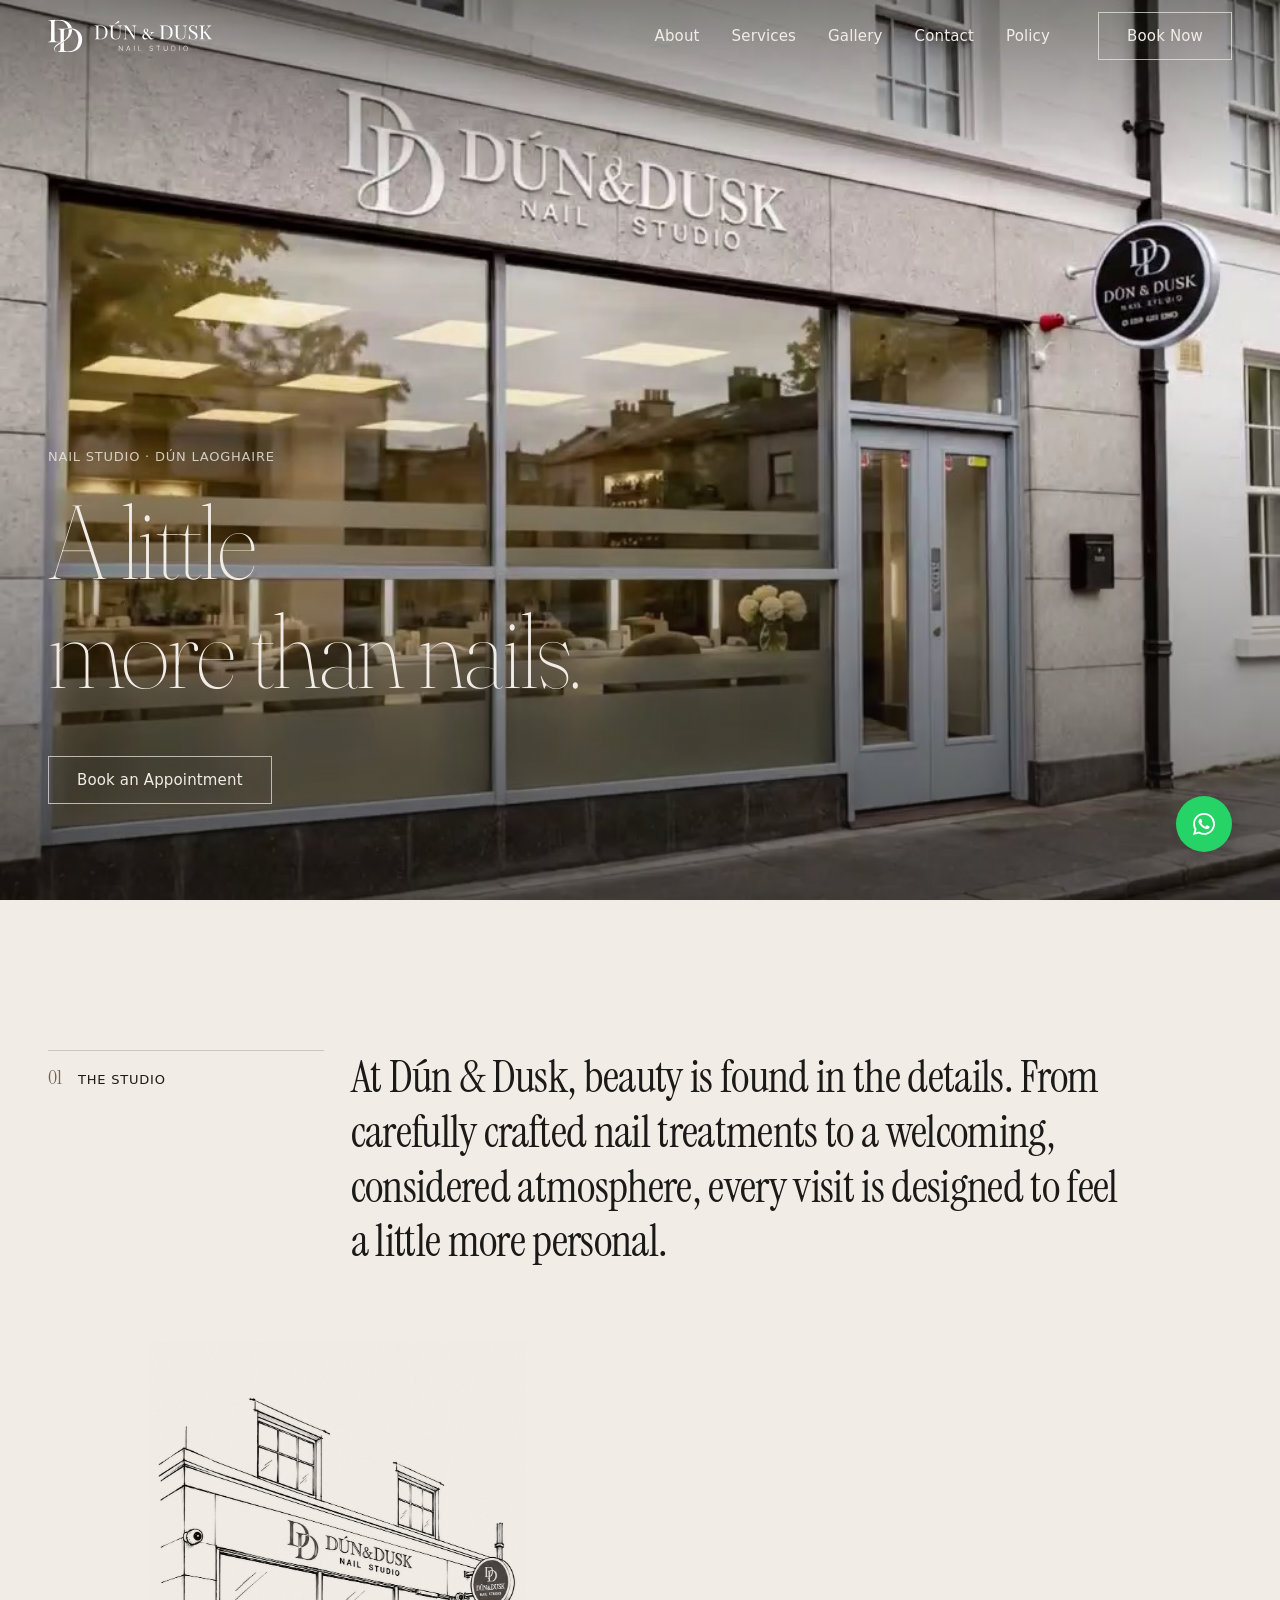
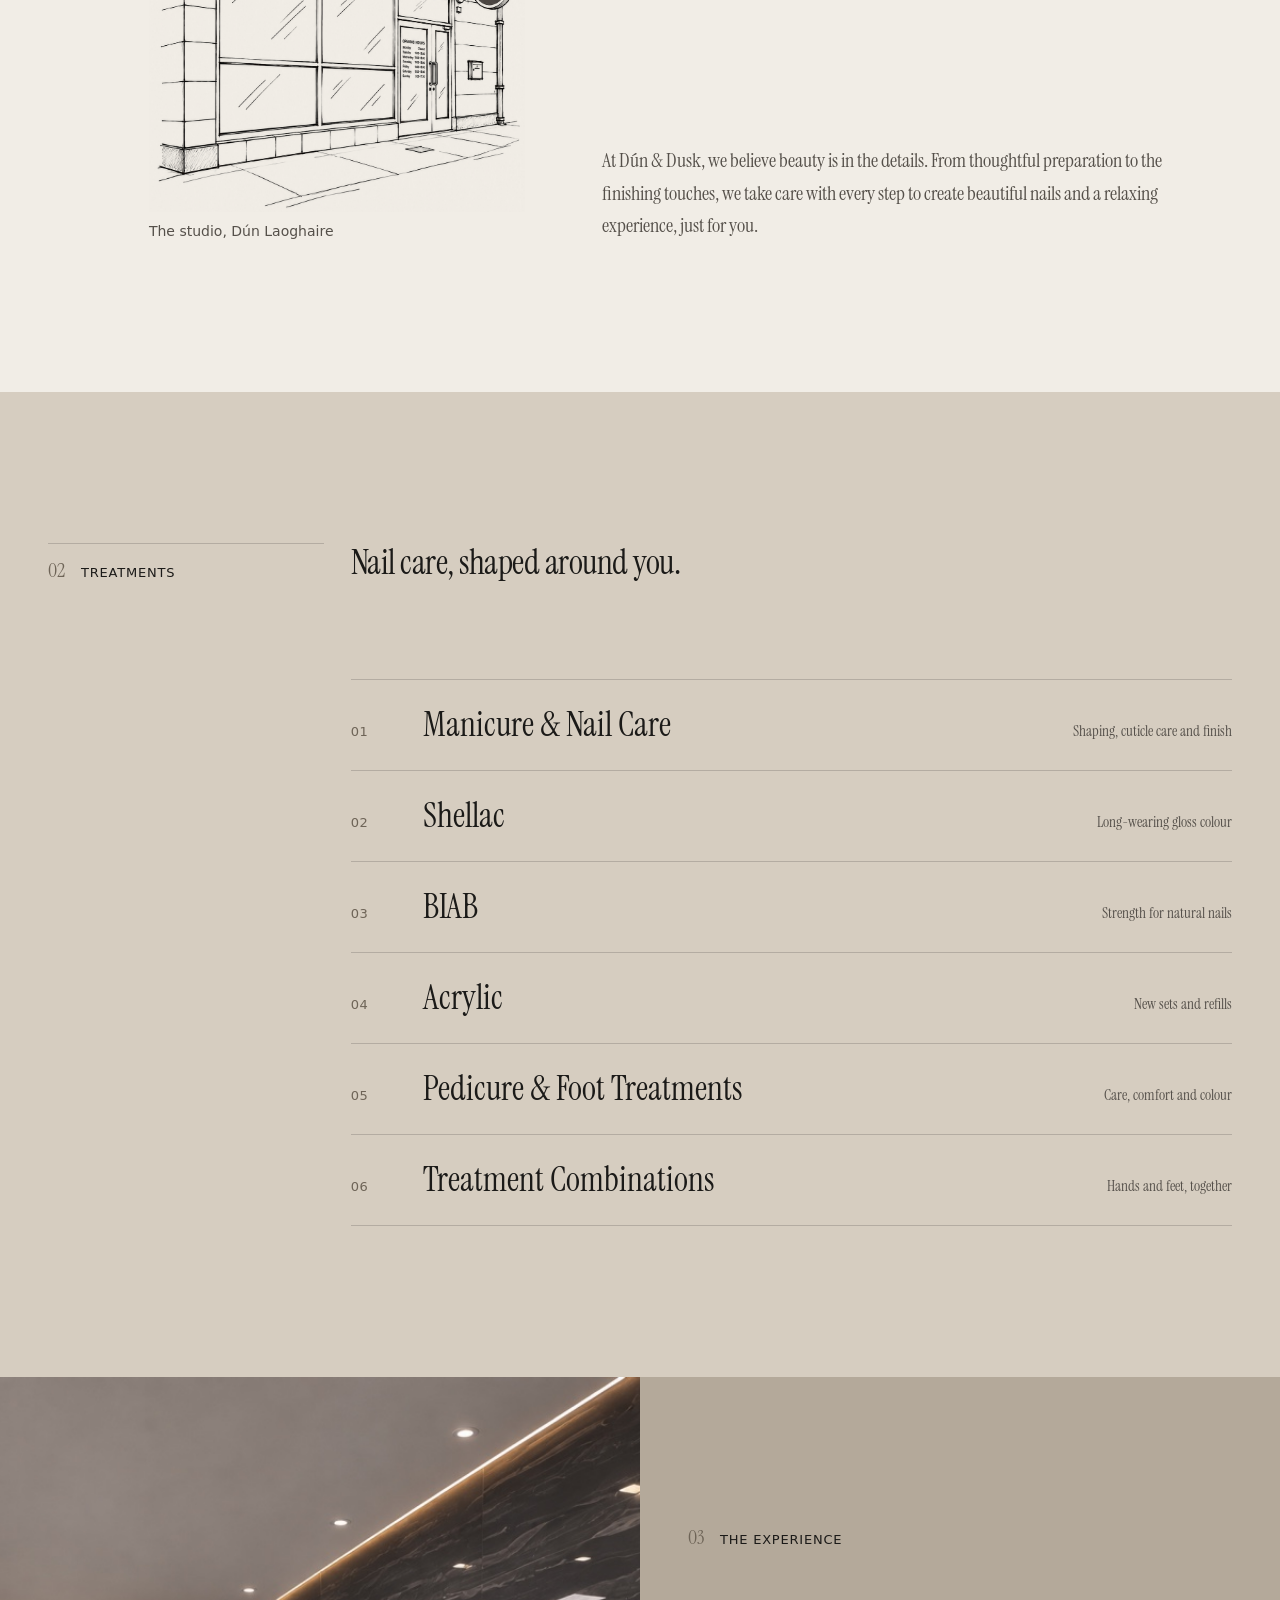
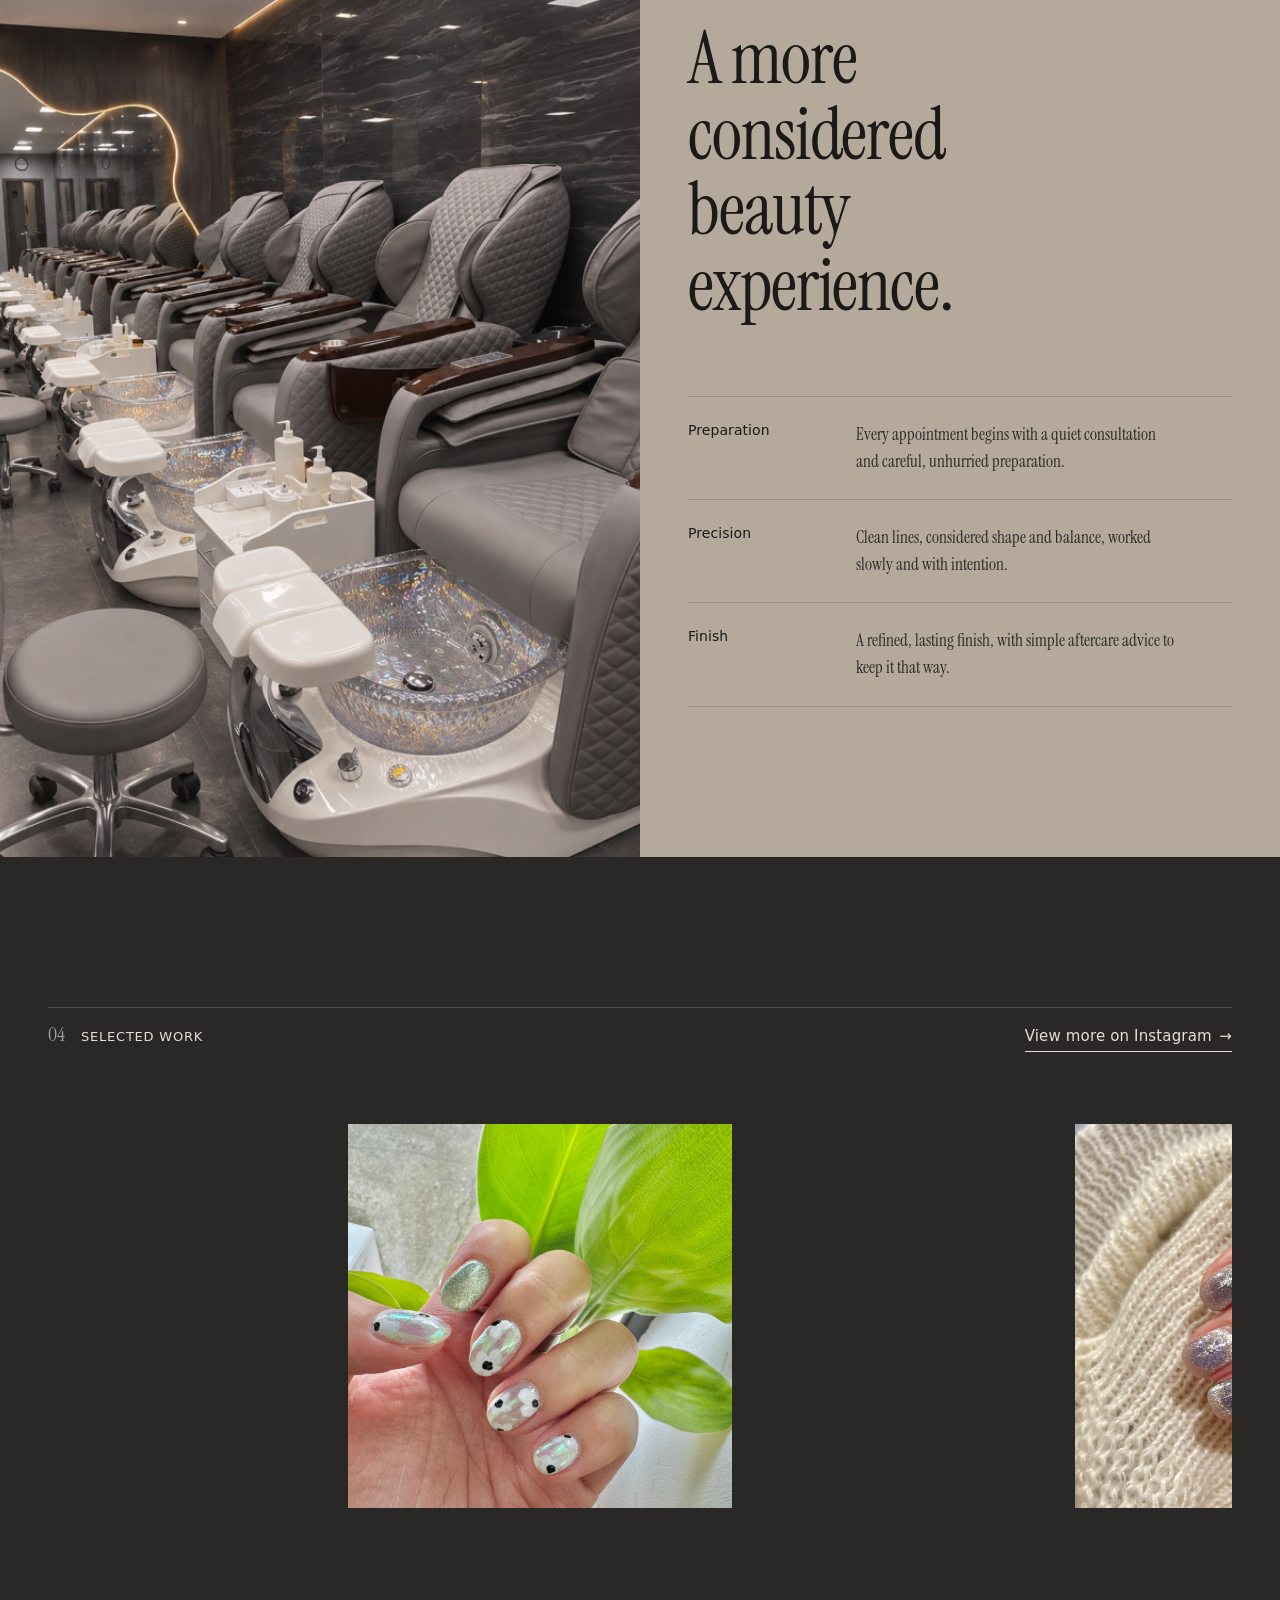
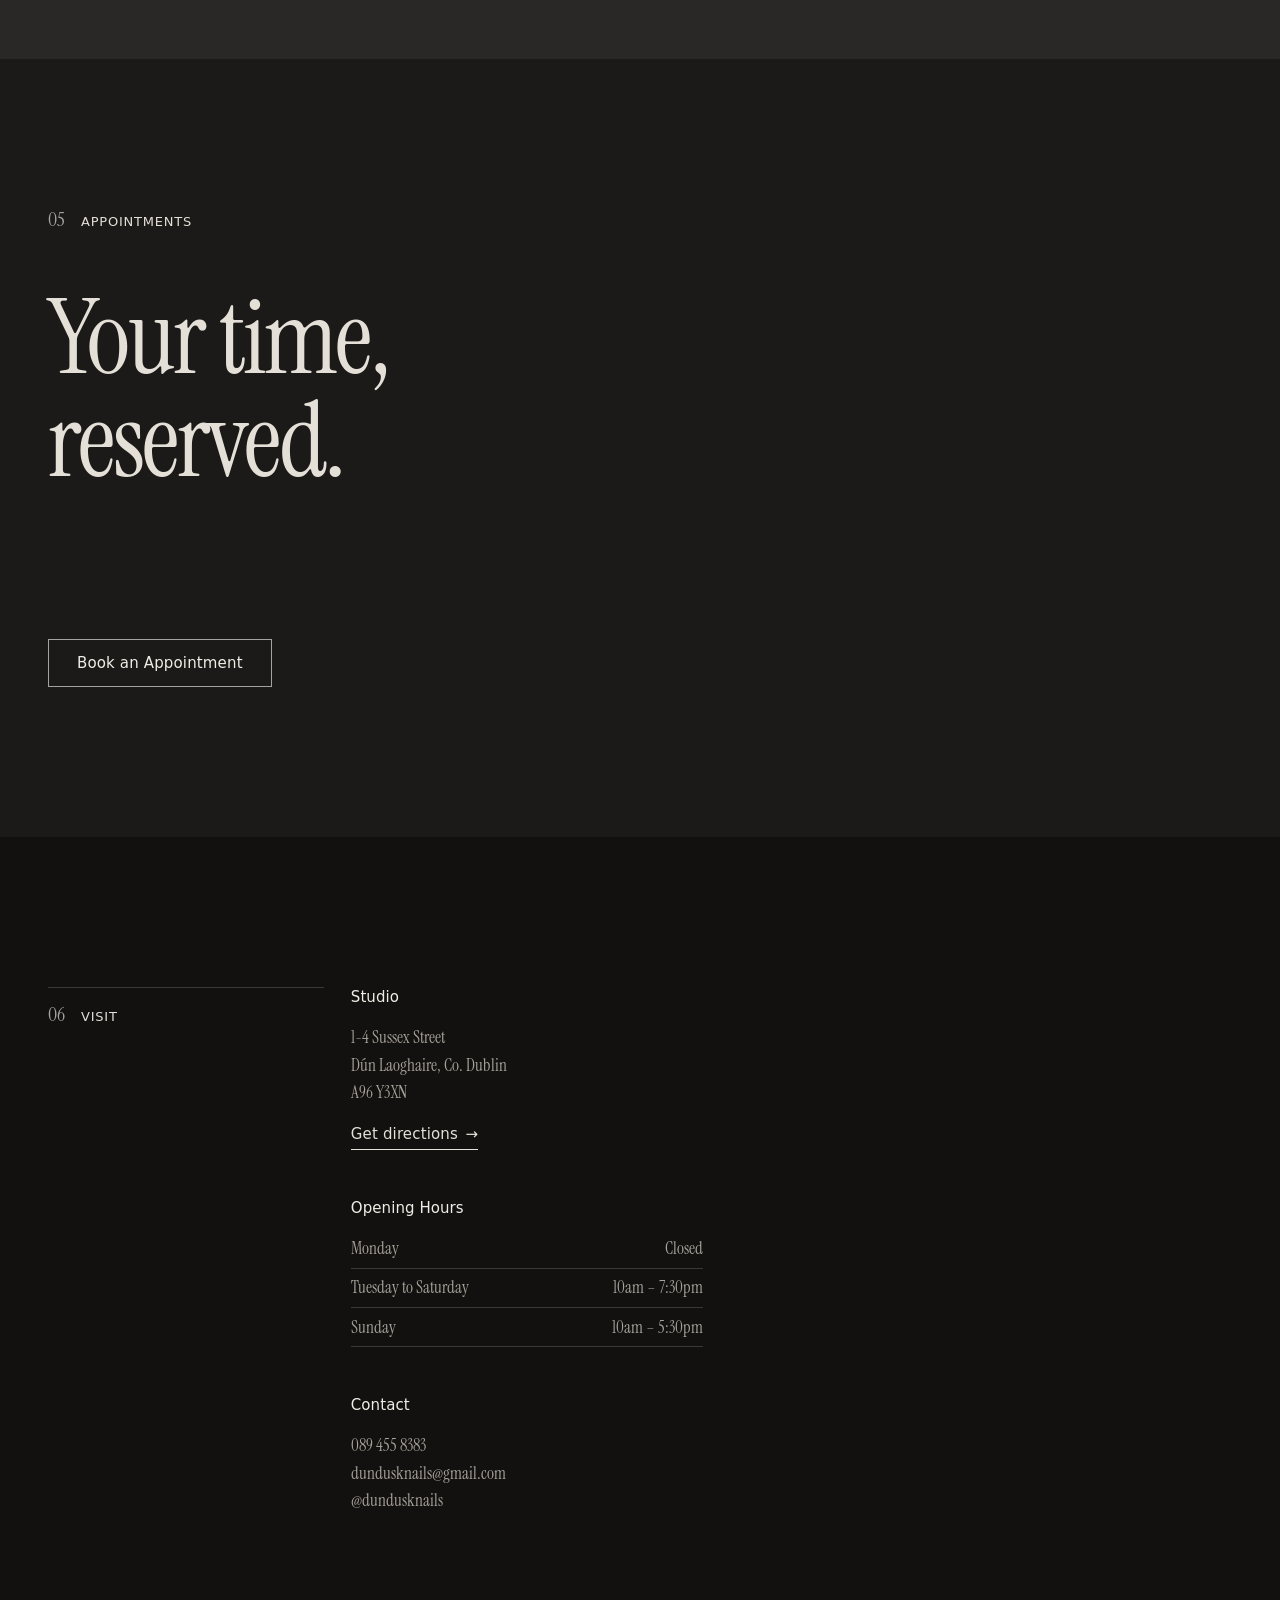
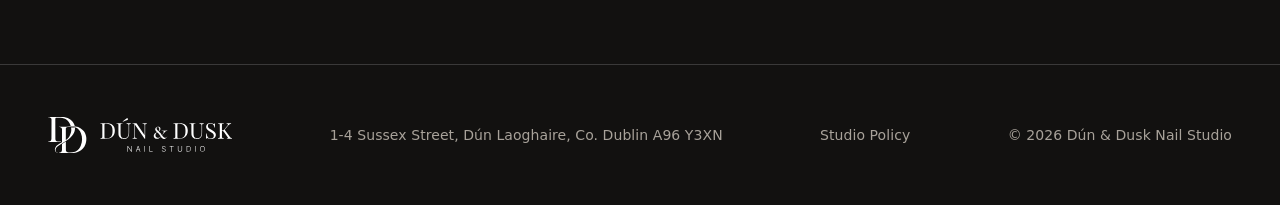
==== commit 41e33e02: "Use Hero.mp4 as hero background video Compress Hero.mp4 to 720p (11.5MB -> 3.4MB), add poster frame," ====
--- a/index.html
+++ b/index.html
@@ -101,9 +101,9 @@
         <source media="(max-width: 767px)" srcset="assets/images/hero-portrait.webp">
         <img class="hero__img" src="assets/images/hero-landscape.webp" alt="Close-up of a hand with a sheer, polished manicure resting on pale stone" fetchpriority="high">
       </picture> -->
-      <div class="hero__media ph ph--dusk" role="img" aria-label="Placeholder: hero photograph">
-        <span class="ph__label">Hero image · hand close-up, directional side light, stone surface</span>
-      </div>
+      <video class="hero__media" src="assets/images/Hero.mp4" poster="assets/images/hero-poster.jpg"
+             aria-label="The Dún &amp; Dusk Nail Studio shopfront in Dún Laoghaire"
+             width="1280" height="720" muted autoplay loop playsinline preload="auto"></video>
 
       <div class="hero__content">
         <p class="hero__kicker label">Nail Studio · Dún Laoghaire</p>
--- a/css/styles.css
+++ b/css/styles.css
@@ -436,7 +436,9 @@
   content: "";
   position: absolute;
   inset: 0;
-  background: linear-gradient(to top, rgba(18, 17, 16, 0.6) 0%, rgba(18, 17, 16, 0) 55%);
+  background:
+    linear-gradient(to bottom, rgba(18, 17, 16, 0.45) 0%, rgba(18, 17, 16, 0) 22%),
+    linear-gradient(to top, rgba(18, 17, 16, 0.6) 0%, rgba(18, 17, 16, 0) 55%);
   pointer-events: none;
 }
 .hero__content {
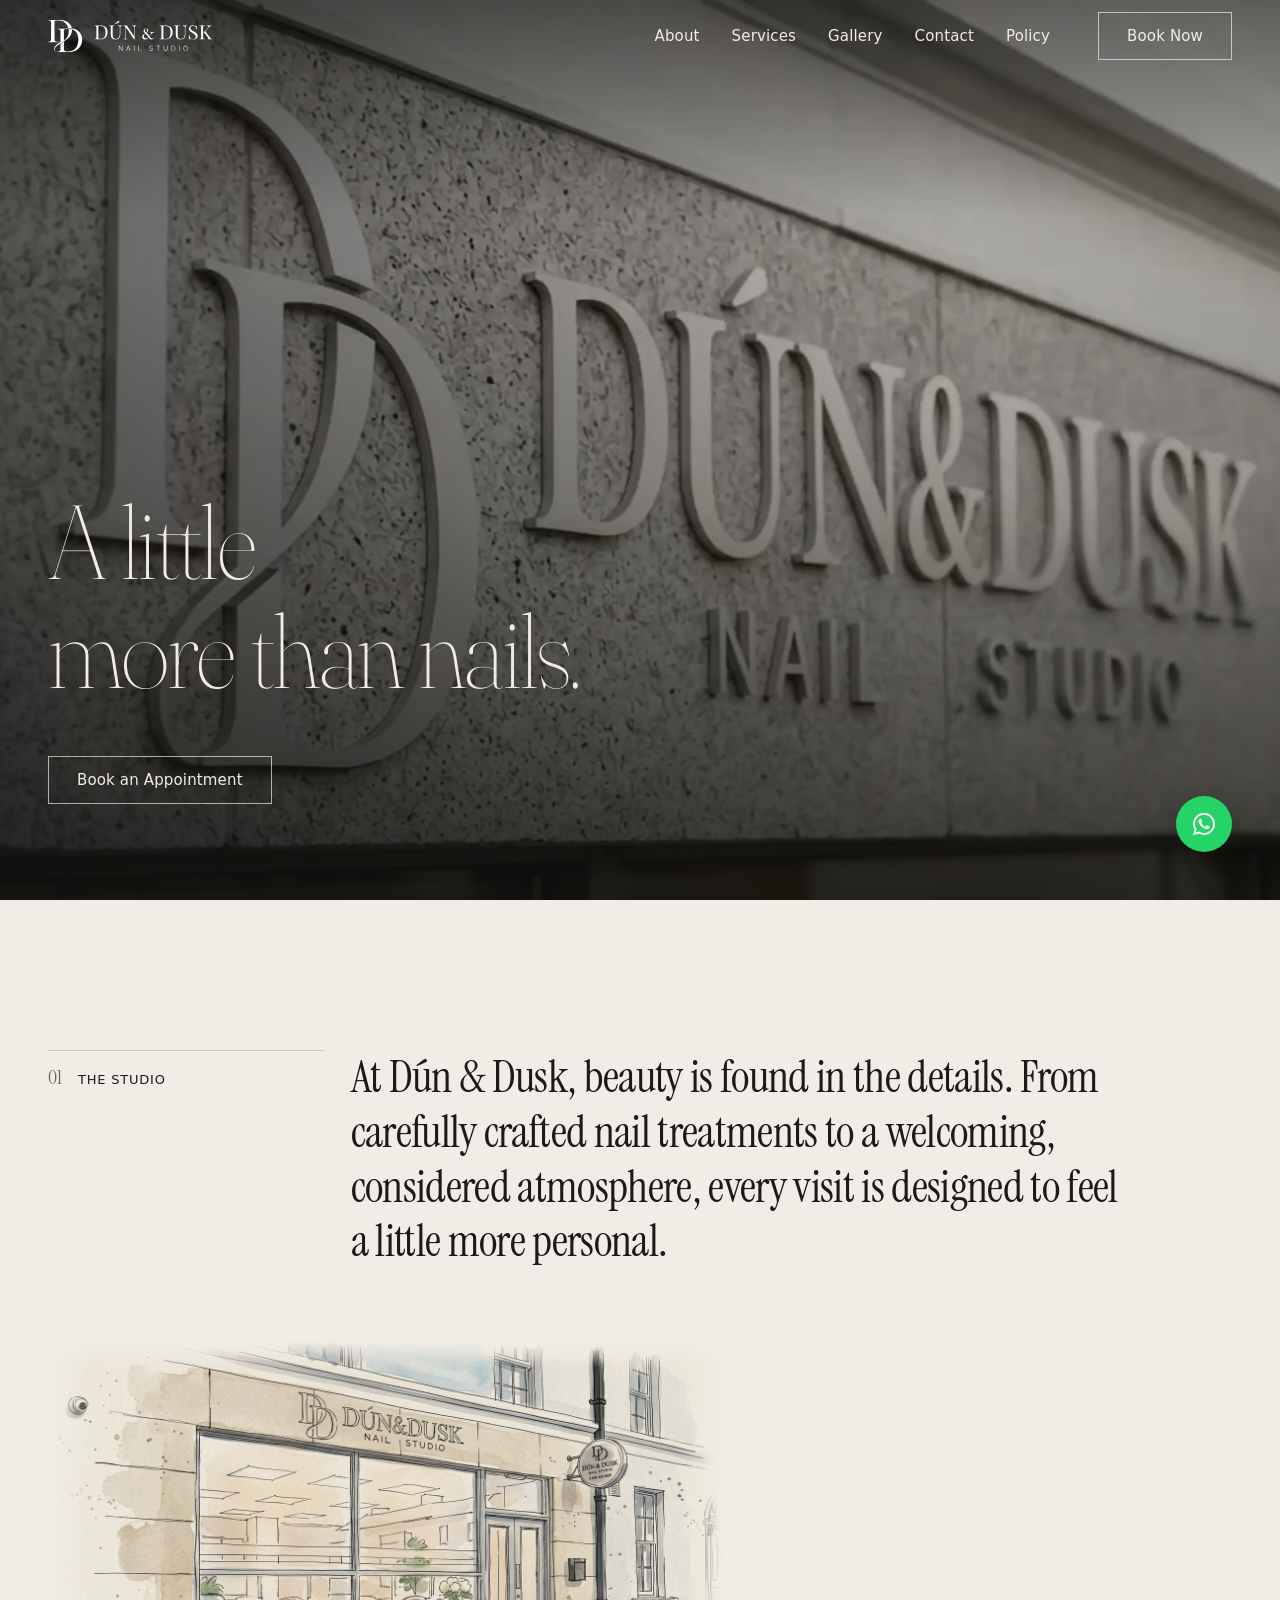
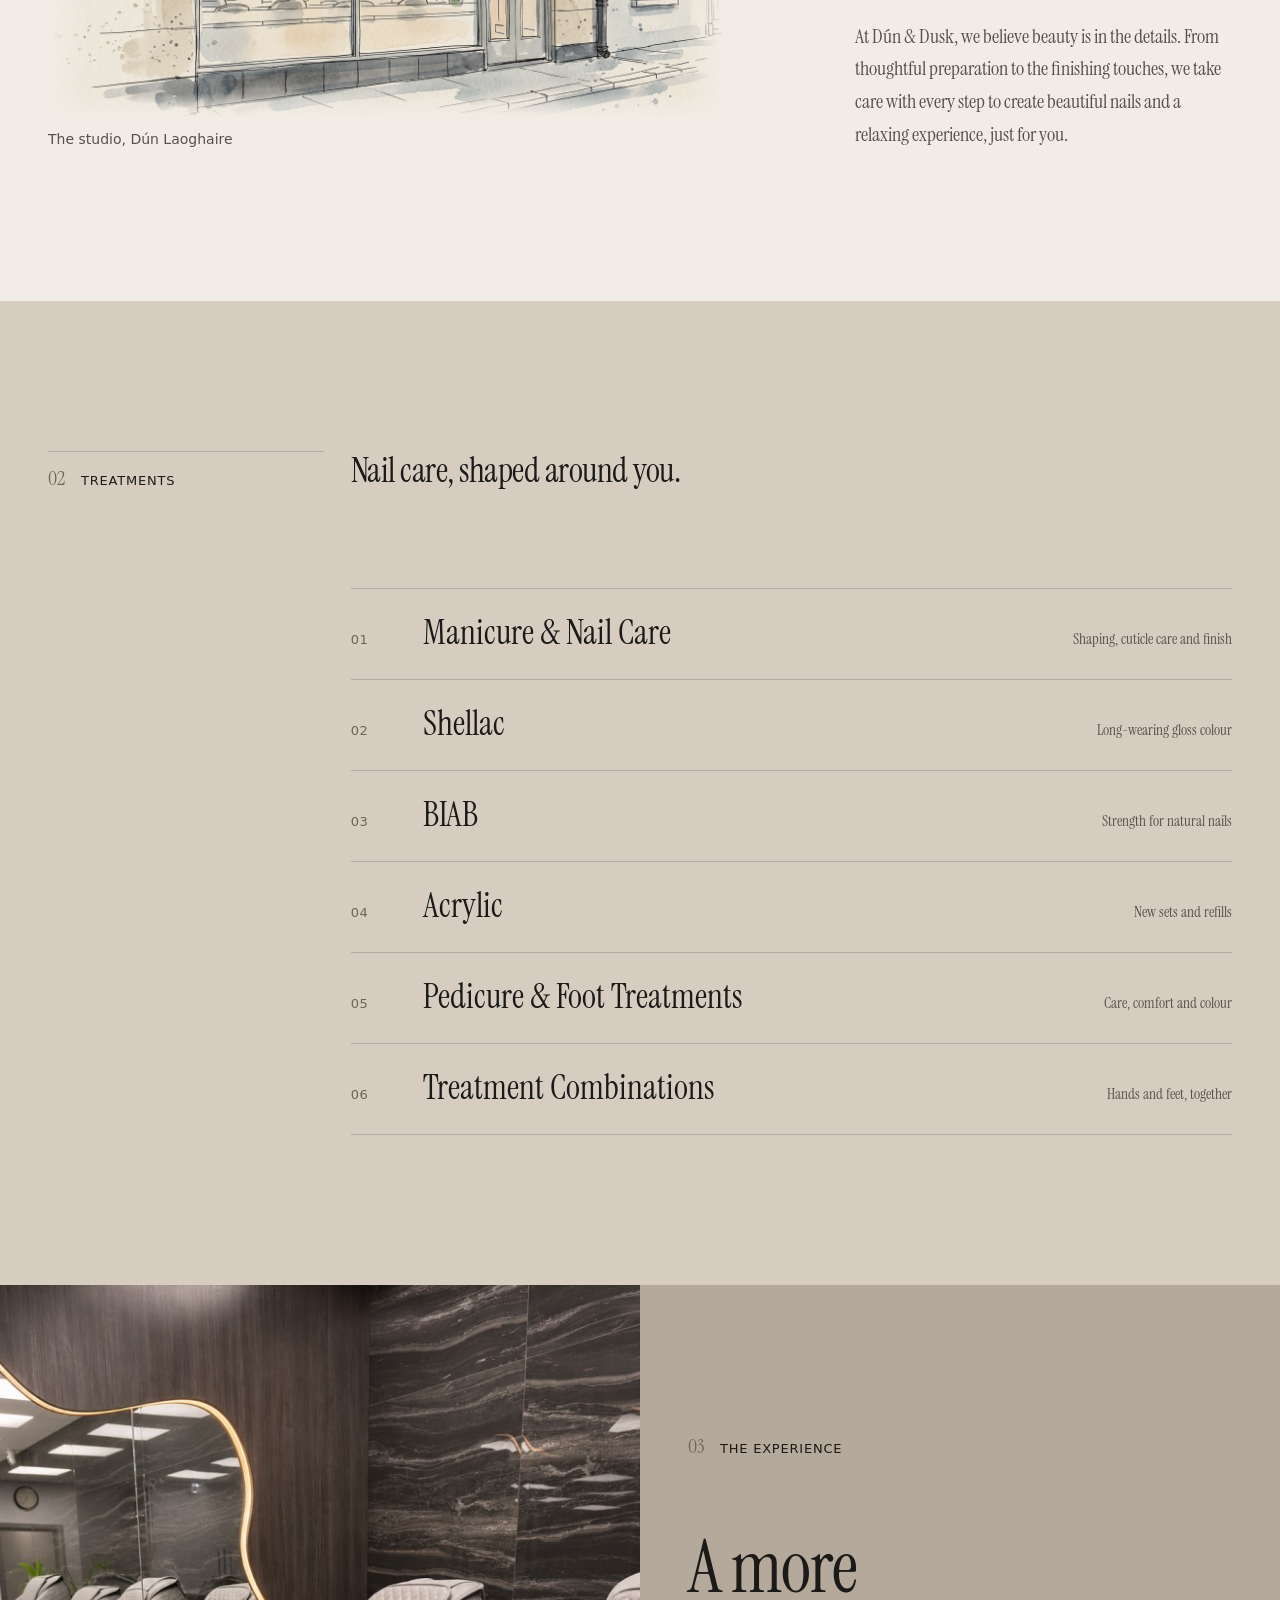
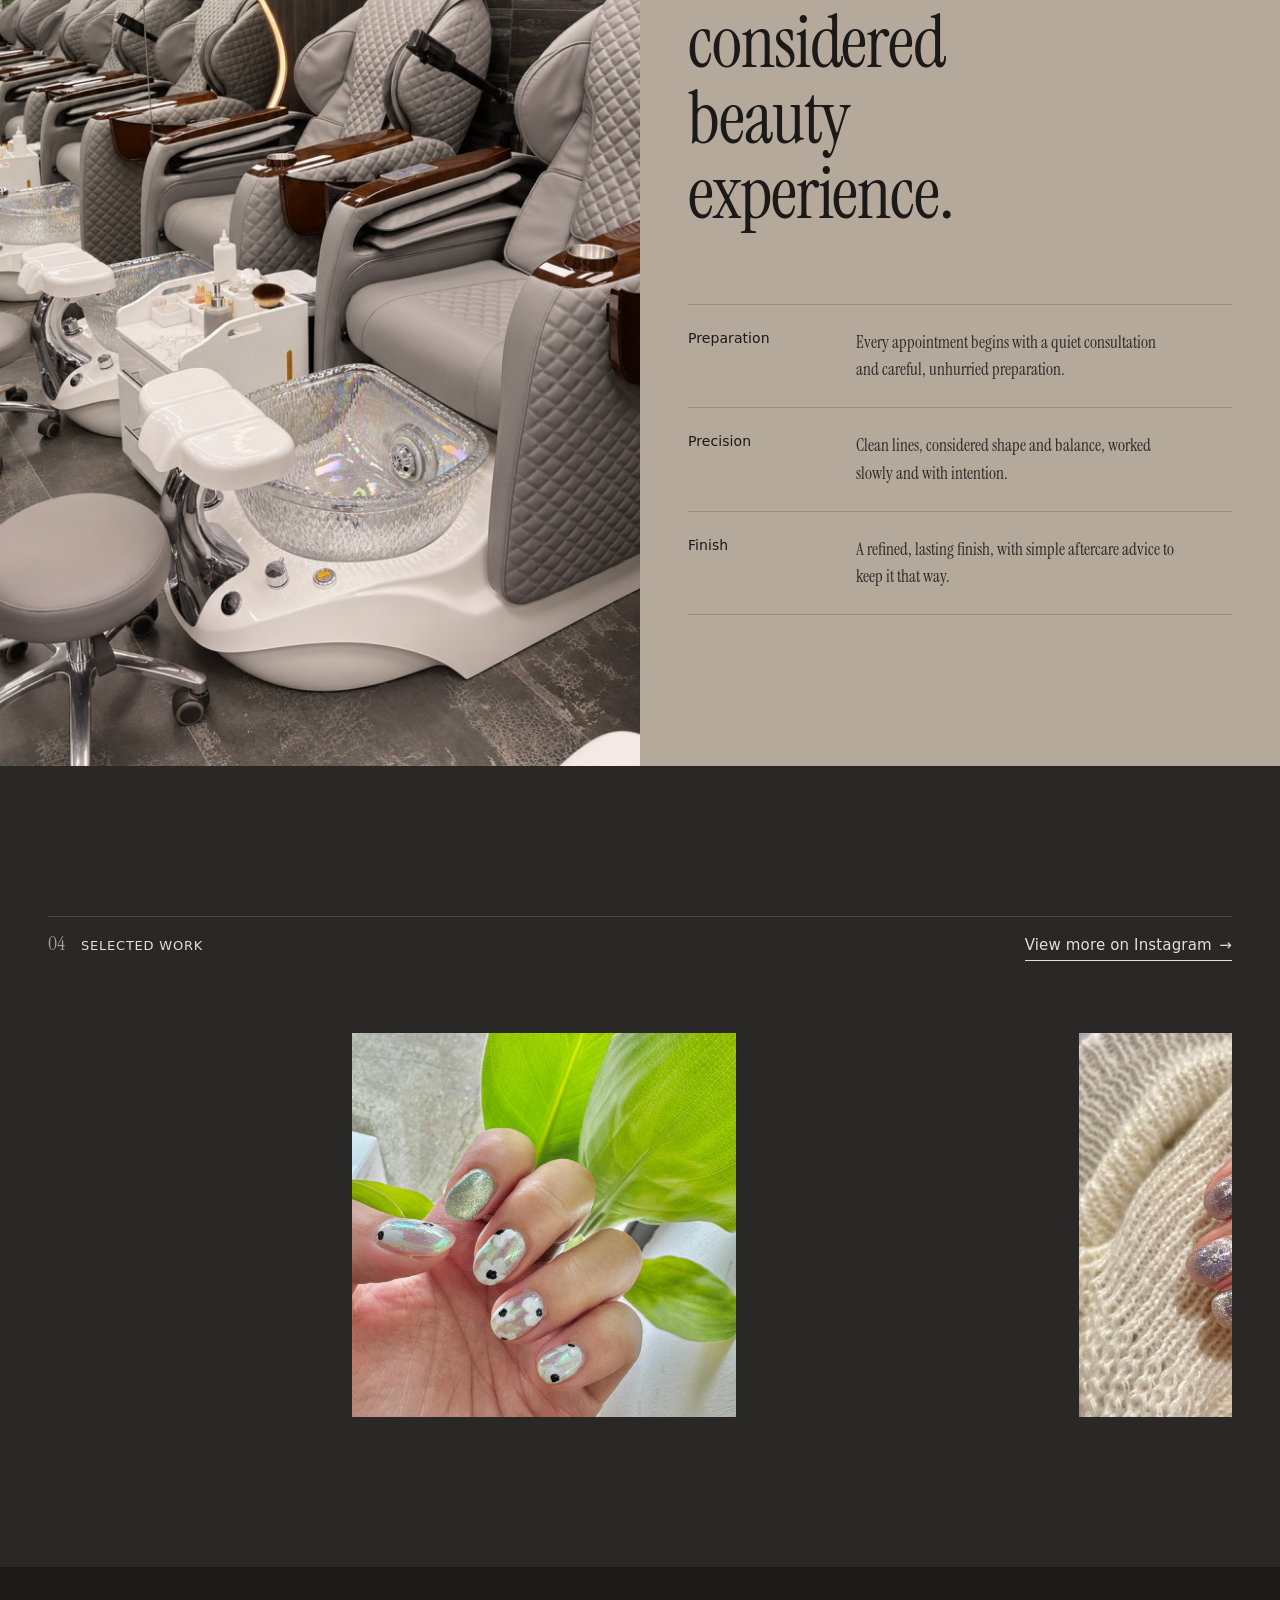
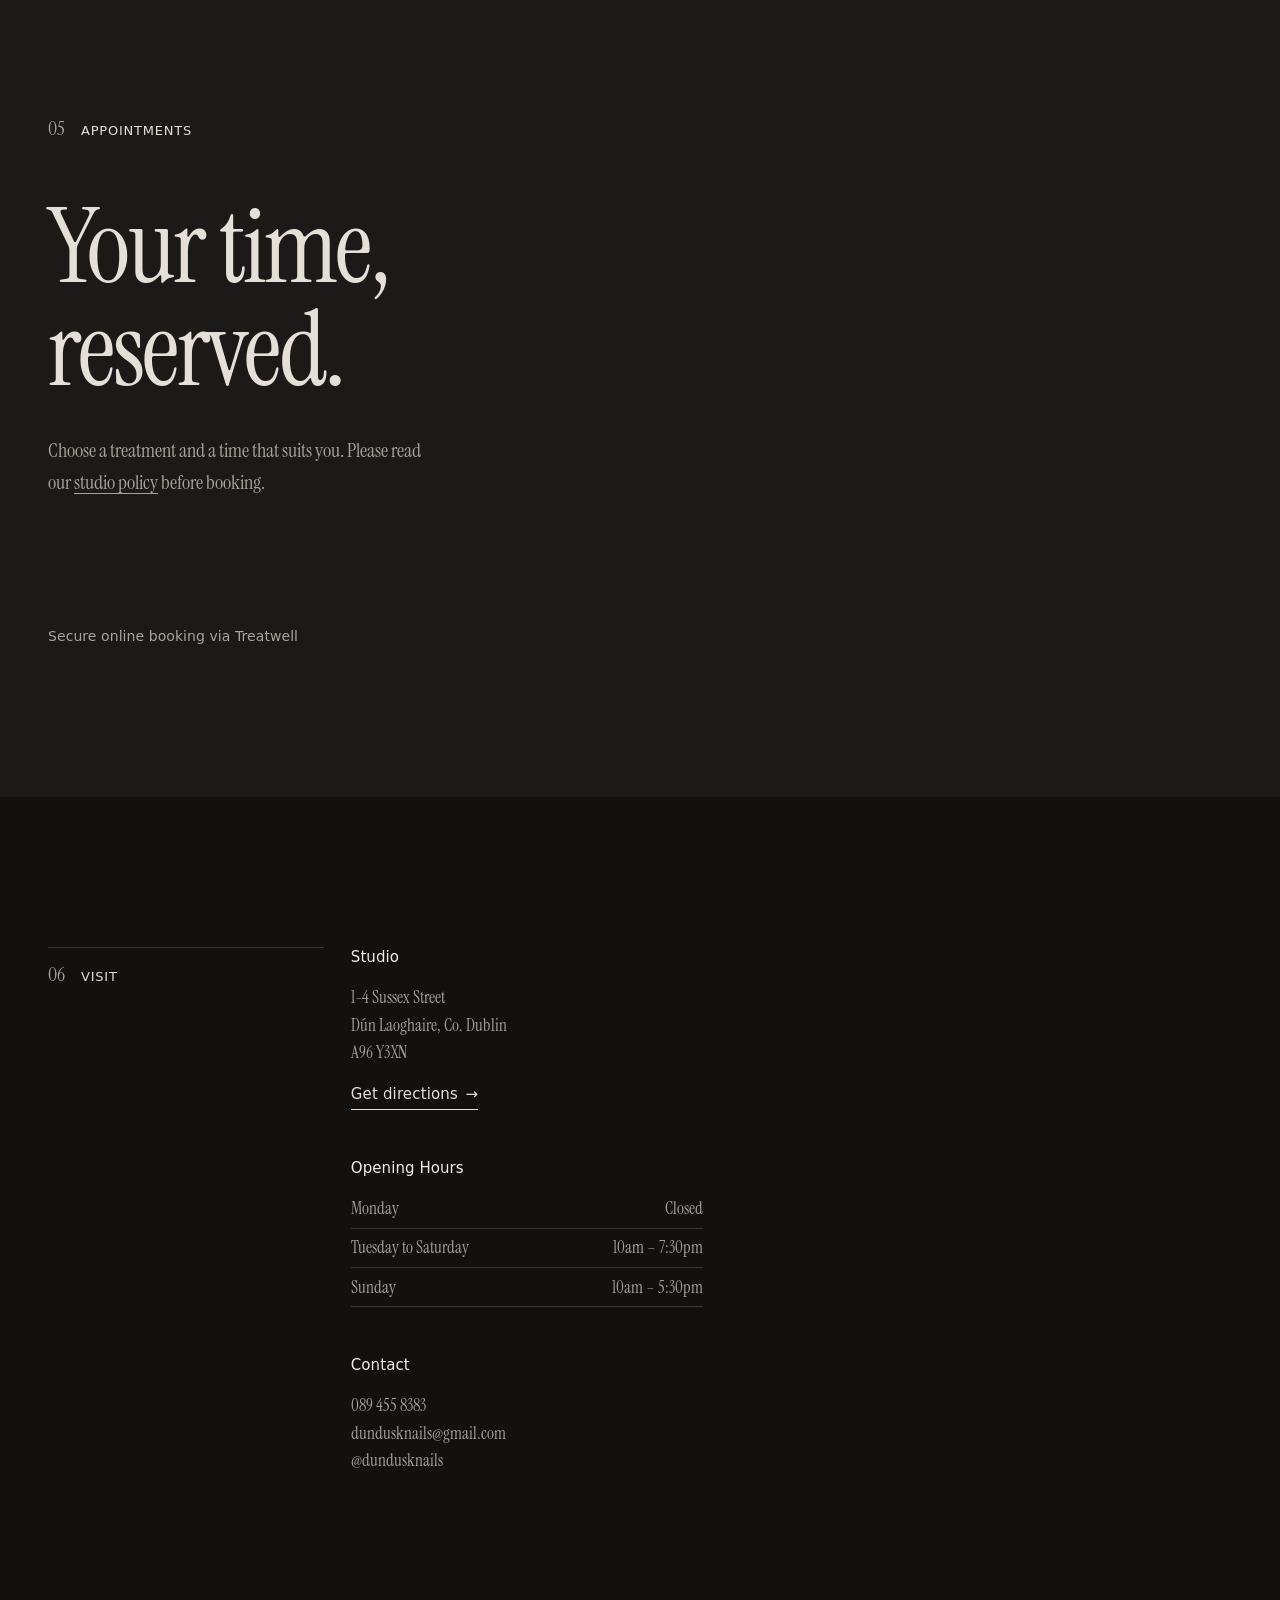
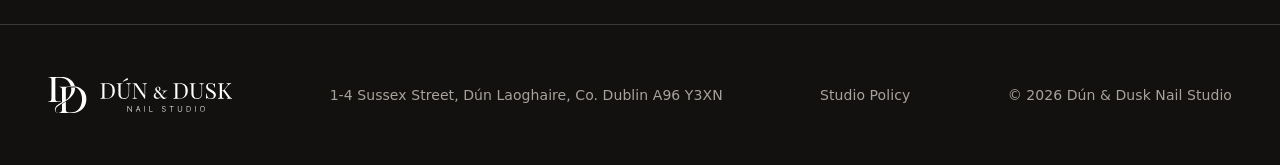
==== commit 53031e6d: "Treatwell booking, rotating hero headline, WhatsApp nudge and media refresh - Book buttons open Trea" ====
--- a/index.html
+++ b/index.html
@@ -23,13 +23,15 @@
   <!--
     FONTS
     Serif: Instrument Serif (Google Fonts), regular + italic. Used for headings and body text.
-    Sans: General Sans, self-hosted.
+    Sans: General Sans, via Fontshare CDN.
   -->
   <link rel="preconnect" href="https://fonts.googleapis.com">
   <link rel="preconnect" href="https://fonts.gstatic.com" crossorigin>
   <link rel="stylesheet" href="https://fonts.googleapis.com/css2?family=Fraunces:opsz,wght@9..144,100&family=Instrument+Serif:ital@0;1&display=swap">
-  <!-- General Sans is self-hosted (see @font-face in css/styles.css) -->
-  <link rel="preload" href="assets/fonts/GeneralSans-Medium.woff2" as="font" type="font/woff2" crossorigin>
+  <!-- General Sans: Fontshare CDN -->
+  <link rel="preconnect" href="https://api.fontshare.com">
+  <link rel="preconnect" href="https://cdn.fontshare.com" crossorigin>
+  <link rel="stylesheet" href="https://api.fontshare.com/v2/css?f[]=general-sans@400,500&display=swap">
 
   <link rel="stylesheet" href="css/styles.css">
 
@@ -101,15 +103,19 @@
         <source media="(max-width: 767px)" srcset="assets/images/hero-portrait.webp">
         <img class="hero__img" src="assets/images/hero-landscape.webp" alt="Close-up of a hand with a sheer, polished manicure resting on pale stone" fetchpriority="high">
       </picture> -->
-      <video class="hero__media" src="assets/images/Hero.mp4" poster="assets/images/hero-poster.jpg"
-             aria-label="The Dún &amp; Dusk Nail Studio shopfront in Dún Laoghaire"
-             width="1280" height="720" muted autoplay loop playsinline preload="auto"></video>
+      <!-- 1080p (3.2 MB) for tablets/desktop, 720p (2 MB) for phones -->
+      <video class="hero__media" poster="assets/images/hero-poster.jpg"
+             aria-label="The Dún &amp; Dusk Nail Studio sign and nail work in Dún Laoghaire"
+             width="1920" height="1080" muted autoplay loop playsinline preload="auto">
+        <source src="assets/images/hero-1080.mp4" type="video/mp4" media="(min-width: 768px)">
+        <source src="assets/images/hero-720.mp4" type="video/mp4">
+      </video>
 
       <div class="hero__content">
-        <p class="hero__kicker label">Nail Studio · Dún Laoghaire</p>
         <h1 class="hero__title display-xl" id="hero-title">
-          <span class="line"><span class="line__inner">A little</span></span>
-          <span class="line"><span class="line__inner">more than nails.</span></span>
+          <!-- Alternating headline: phrase 2 is aria-hidden so the heading's accessible name stays stable -->
+          <span class="line"><span class="line__inner is-active" data-phrase="0">A little</span><span class="line__inner line__inner--alt" data-phrase="1" aria-hidden="true">A moment</span></span>
+          <span class="line"><span class="line__inner is-active" data-phrase="0">more than nails.</span><span class="line__inner line__inner--alt" data-phrase="1" aria-hidden="true">just for you.</span></span>
         </h1>
         <a class="btn btn--light hero__cta" href="#book" data-book>Book an Appointment</a>
       </div>
@@ -128,9 +134,9 @@
         </p>
 
         <figure class="studio__figure reveal-media">
-          <img class="studio__img ratio-4x5" src="assets/images/studio-01.jpg"
-               alt="Line drawing of the Dún &amp; Dusk Nail Studio shopfront on Sussex Street, Dún Laoghaire"
-               width="1086" height="1448" loading="lazy" decoding="async">
+          <img class="studio__img" src="assets/images/studio-01.jpg"
+               alt="Watercolour illustration of the Dún &amp; Dusk Nail Studio shopfront on Sussex Street, Dún Laoghaire"
+               width="1376" height="768" loading="lazy" decoding="async">
           <figcaption class="caption">The studio, Dún Laoghaire</figcaption>
         </figure>
 
@@ -179,7 +185,7 @@
               <span class="service-index__note">Strength for natural nails</span>
             </div>
           </li>
-          <li class="service-index__item reveal" data-image="assets/images/image-01.mp4" data-preview="Acrylic · sculpted shape">
+          <li class="service-index__item reveal" data-image="assets/images/service-04.png" data-preview="Acrylic · sculpted shape">
             <div class="service-index__row">
               <span class="service-index__num">04</span>
               <span class="service-index__name">Acrylic</span>
@@ -284,6 +290,7 @@
         <h2 class="display-xl booking__title reveal" id="booking-title">Your time,<br>reserved.</h2>
         <p class="body-lg booking__text reveal">Choose a treatment and a time that suits you. Please read our <a class="inline-link" href="policy.html">studio policy</a> before booking.</p>
         <a class="btn btn--silver booking__cta reveal" href="#" data-book data-book-external>Book an Appointment</a>
+        <p class="label booking__note reveal">Secure online booking via Treatwell</p>
       </div>
     </section>
 
@@ -348,6 +355,17 @@
     </div>
   </footer>
 
+  <!-- WhatsApp nudge: pops up once per visit a few seconds after arrival (js/main.js) -->
+  <div class="wa-bubble" data-wa-bubble hidden>
+    <a class="wa-bubble__msg" href="#visit" data-whatsapp>
+      <span class="wa-bubble__title">Hello from the studio</span>
+      <span class="wa-bubble__text">Questions before you book? Chat with us on WhatsApp.</span>
+    </a>
+    <button class="wa-bubble__close" type="button" aria-label="Dismiss message" data-wa-bubble-close>
+      <svg viewBox="0 0 12 12" width="10" height="10" aria-hidden="true" focusable="false"><path d="M1 1l10 10M11 1L1 11" stroke="currentColor" stroke-width="1.4" stroke-linecap="round"/></svg>
+    </button>
+  </div>
+
   <!-- Floating WhatsApp button: number and message are set in js/main.js (SITE.whatsappNumber) -->
   <a class="wa-float" href="#visit" data-whatsapp aria-label="Message Dún &amp; Dusk on WhatsApp">
     <span class="wa-float__label" aria-hidden="true">Message us</span>
@@ -356,11 +374,6 @@
     </span>
   </a>
 
-  <!-- Mobile booking bar -->
-  <div class="book-bar" data-book-bar>
-    <a class="btn btn--silver book-bar__btn" href="#book" data-book>Book Now</a>
-  </div>
-
   <script src="js/main.js" defer></script>
 </body>
 </html>
--- a/css/styles.css
+++ b/css/styles.css
@@ -4,23 +4,9 @@
    5. Components      6. Sections   7. Motion   8. Responsive
    ========================================================= */
 
-/* ---------- 0. SELF-HOSTED FONTS ----------
-   General Sans (Fontshare, ITF Free Font License), served from our own domain
-   so no visitor data goes to a third-party font CDN. */
-@font-face {
-  font-family: "General Sans";
-  src: url("../assets/fonts/GeneralSans-Regular.woff2") format("woff2");
-  font-weight: 400;
-  font-style: normal;
-  font-display: swap;
-}
-@font-face {
-  font-family: "General Sans";
-  src: url("../assets/fonts/GeneralSans-Medium.woff2") format("woff2");
-  font-weight: 500;
-  font-style: normal;
-  font-display: swap;
-}
+/* ---------- 0. FONTS ----------
+   General Sans (Fontshare, ITF Free Font License) is loaded from the Fontshare CDN
+   in each page's <head>; Fraunces and Instrument Serif come from Google Fonts. */
 
 /* ---------- 1. DESIGN TOKENS (edit the palette here) ---------- */
 :root {
@@ -176,9 +162,8 @@
   letter-spacing: 0.005em;
   line-height: 1.4;
 }
-/* Uppercase is kept only for numbered section labels and the hero kicker */
-.section-head .label,
-.hero__kicker {
+/* Uppercase is kept only for numbered section labels */
+.section-head .label {
   font-size: var(--fs-eyebrow);
   text-transform: uppercase;
   letter-spacing: 0.06em;
@@ -432,13 +417,15 @@
   object-fit: cover;
 }
 .hero__media .ph__label { position: absolute; top: calc(var(--header-h) + var(--space-3)); left: var(--gutter); }
-.hero::after { /* legibility shade, bottom-left only */
+.hero::after { /* legibility shade: light overall dim, deeper behind the headline (bottom-left) and nav */
   content: "";
   position: absolute;
   inset: 0;
   background:
-    linear-gradient(to bottom, rgba(18, 17, 16, 0.45) 0%, rgba(18, 17, 16, 0) 22%),
-    linear-gradient(to top, rgba(18, 17, 16, 0.6) 0%, rgba(18, 17, 16, 0) 55%);
+    linear-gradient(to bottom, rgba(18, 17, 16, 0.5) 0%, rgba(18, 17, 16, 0) 24%),
+    linear-gradient(to top, rgba(18, 17, 16, 0.72) 0%, rgba(18, 17, 16, 0.2) 45%, rgba(18, 17, 16, 0) 70%),
+    linear-gradient(to right, rgba(18, 17, 16, 0.5) 0%, rgba(18, 17, 16, 0.15) 50%, rgba(18, 17, 16, 0) 75%),
+    rgba(18, 17, 16, 0.26);
   pointer-events: none;
 }
 .hero__content {
@@ -449,7 +436,6 @@
   margin-inline: auto;
   padding: 0 var(--gutter) clamp(3rem, 2rem + 5vw, 6rem);
 }
-.hero__kicker { margin-bottom: var(--space-3); color: rgba(241, 237, 230, 0.8); }
 .hero__title { max-width: 11ch; margin-bottom: var(--space-5); }
 .hero__folio {
   position: absolute;
@@ -462,16 +448,35 @@
 
 .line { display: block; overflow: hidden; padding-bottom: 0.06em; }
 .line__inner { display: block; }
+/* Hero headline: both phrases share one grid cell per line, so the box is sized
+   to the larger phrase and never shifts when they swap */
+.hero__title .line { display: grid; overflow: visible; }  /* no mask: descenders (j, y) never clip */
+.hero__title .line__inner { grid-area: 1 / 1; }
+.hero__title .line__inner--alt { visibility: hidden; }
 
 /* Studio */
 .studio { row-gap: var(--space-5); }
 .studio .grid { row-gap: var(--space-6); }
 .studio__statement { grid-column: 4 / span 8; text-wrap: pretty; }
-.studio__figure { grid-column: 2 / span 4; grid-row: 2; }
-/* Photo is shot on white: multiply lets white take on the porcelain section colour */
-.studio__img { width: 100%; height: auto; object-fit: cover; mix-blend-mode: multiply; }
+.studio__figure { grid-column: 1 / span 7; grid-row: 2; }
+/* Watercolour on paper: multiply lets the paper take on the porcelain section colour,
+   and a feathered mask dissolves the rectangle so the painting bleeds into the page */
+.studio__img {
+  width: 100%;
+  height: auto;
+  aspect-ratio: 1376 / 768;
+  object-fit: cover;
+  mix-blend-mode: multiply;
+  filter: saturate(0.72) sepia(0.08) contrast(0.96); /* muted, warm-leaning palette to sit with the porcelain/oak tones */
+  -webkit-mask-image: linear-gradient(to right, transparent 0, #000 6%, #000 94%, transparent 100%),
+                      linear-gradient(to bottom, transparent 0, #000 7%, #000 93%, transparent 100%);
+  -webkit-mask-composite: source-in;
+  mask-image: linear-gradient(to right, transparent 0, #000 6%, #000 94%, transparent 100%),
+              linear-gradient(to bottom, transparent 0, #000 7%, #000 93%, transparent 100%);
+  mask-composite: intersect;
+}
 .studio__body {
-  grid-column: 6 / -1;
+  grid-column: 9 / -1;
   grid-row: 2;
   align-self: end;
   color: var(--text-muted-on-light);
@@ -571,6 +576,7 @@
 .booking__title { margin-top: var(--space-3); }
 .booking__text { max-width: 44ch; color: var(--text-muted-on-dark); }
 .booking__cta { margin-top: var(--space-2); }
+.booking__note { color: var(--text-muted-on-dark); opacity: .8; }
 
 /* Visit */
 .visit .grid { row-gap: var(--space-5); }
@@ -636,21 +642,6 @@
   padding-block: var(--space-5);
 }
 .logo--footer { color: var(--porcelain); }
-
-/* Mobile booking bar */
-.book-bar {
-  position: fixed;
-  inset: auto 0 0 0;
-  z-index: 40;
-  display: none;
-  padding: 0.75rem var(--gutter) calc(0.75rem + env(safe-area-inset-bottom));
-  background: rgba(18, 17, 16, 0.94);
-  border-top: 1px solid var(--rule-on-dark);
-  transform: translateY(100%);
-  transition: transform var(--dur) var(--ease);
-}
-.book-bar.is-visible { transform: none; }
-.book-bar__btn { width: 100%; }
 
 /* Floating WhatsApp button: WhatsApp green with white glyph */
 .wa-float {
@@ -675,11 +666,20 @@
   border-radius: 50%;
   background: #25D366;
   color: #fff;
-  box-shadow: 0 6px 18px rgba(18, 17, 16, 0.18);
-  transition: background-color var(--dur-fast) var(--ease), color var(--dur-fast) var(--ease);
-}
+  position: relative;
+  box-shadow: 0 8px 22px rgba(18, 17, 16, 0.2), 0 0 0 0 rgba(37, 211, 102, 0);
+  transition: background-color var(--dur-fast) var(--ease), color var(--dur-fast) var(--ease),
+              scale 350ms cubic-bezier(0.34, 1.56, 0.64, 1), box-shadow 350ms var(--ease);
+}
+.wa-float__icon svg { position: relative; z-index: 1; }
 .wa-float:hover .wa-float__icon,
-.wa-float:focus-visible .wa-float__icon { background: #1DA851; color: #fff; }
+.wa-float:focus-visible .wa-float__icon {
+  background: #1DA851;
+  color: #fff;
+  scale: 1.08;
+  box-shadow: 0 12px 28px rgba(18, 17, 16, 0.24), 0 0 24px 4px rgba(37, 211, 102, 0.45);
+}
+.wa-float:active .wa-float__icon { scale: 0.95; transition-duration: 120ms; }
 
 /* "Message us" label slides out on desktop hover */
 .wa-float__label {
@@ -698,11 +698,120 @@
 .wa-float:hover .wa-float__label,
 .wa-float:focus-visible .wa-float__label { opacity: 1; transform: none; }
 
-/* Gentle float: 4px drift, switched off for reduced motion */
-.js-motion .wa-float__icon { animation: wa-drift 4.5s var(--ease) infinite alternate; }
-@keyframes wa-drift {
-  from { transform: translateY(0); }
-  to   { transform: translateY(-4px); }
+/* WhatsApp nudge bubble: a speech card above the button, tail pointing at it */
+.wa-bubble {
+  position: fixed;
+  right: var(--gutter);
+  bottom: calc(var(--gutter) + 56px + 16px);
+  z-index: 46;
+  width: min(268px, calc(100vw - 2rem));
+  background: var(--porcelain-50);
+  color: var(--ink-900);
+  border-radius: 14px 14px 4px 14px;
+  box-shadow: 0 14px 34px rgba(18, 17, 16, 0.22), 0 2px 6px rgba(18, 17, 16, 0.08);
+  opacity: 0;
+  transform: translateY(10px) scale(0.94);
+  transform-origin: bottom right;
+  transition: opacity 450ms var(--ease), transform 550ms cubic-bezier(0.34, 1.4, 0.64, 1);
+  pointer-events: none;
+}
+.wa-bubble[hidden] { display: none; }
+.wa-bubble.is-visible { opacity: 1; transform: none; pointer-events: auto; }
+.wa-bubble::after { /* tail */
+  content: "";
+  position: absolute;
+  right: 22px;
+  bottom: -7px;
+  width: 14px;
+  height: 14px;
+  background: inherit;
+  transform: rotate(45deg);
+  border-radius: 0 0 3px 0;
+}
+.wa-bubble__msg {
+  display: grid;
+  gap: 0.3rem;
+  padding: 1rem 2.5rem 1.05rem 1.1rem;
+  color: inherit;
+  text-decoration: none;
+  position: relative;
+  z-index: 1;
+}
+.wa-bubble__title { font-family: var(--font-ui); font-size: var(--fs-label); font-weight: 500; letter-spacing: 0.01em; }
+.wa-bubble__title::before { /* small green "online" dot */
+  content: "";
+  display: inline-block;
+  width: 7px;
+  height: 7px;
+  margin-right: 0.5rem;
+  border-radius: 50%;
+  background: #25D366;
+  vertical-align: 0.1em;
+}
+.wa-bubble__text { font-family: var(--font-ui); font-size: var(--fs-label); line-height: 1.45; color: var(--text-muted-on-light); }
+.wa-bubble__msg:hover .wa-bubble__text { color: var(--ink-900); }
+.wa-bubble__close {
+  position: absolute;
+  top: 0.5rem;
+  right: 0.5rem;
+  z-index: 2;
+  display: grid;
+  place-items: center;
+  width: 28px;
+  height: 28px;
+  padding: 0;
+  border: 0;
+  border-radius: 50%;
+  background: transparent;
+  color: var(--text-muted-on-light);
+  cursor: pointer;
+  transition: background-color var(--dur-fast) var(--ease), color var(--dur-fast) var(--ease);
+}
+.wa-bubble__close:hover { background: rgba(27, 26, 24, 0.07); color: var(--ink-900); }
+body.menu-open .wa-bubble { opacity: 0; pointer-events: none; }
+
+/* Invitation motion (off for reduced motion): the button bobs gently, its green
+   glow breathes, and a soft ring ripples outward every few seconds */
+.js-motion .wa-float__icon { animation: wa-float 3.2s ease-in-out infinite; }
+.js-motion .wa-float__icon::after {
+  content: "";
+  position: absolute;
+  inset: 0;
+  border-radius: 50%;
+  z-index: 0;
+  pointer-events: none;
+  animation: wa-glow 3.2s ease-in-out infinite;
+}
+.js-motion .wa-float__icon::before {
+  content: "";
+  position: absolute;
+  inset: 0;
+  border-radius: 50%;
+  background: #25D366;
+  opacity: 0;
+  z-index: 0;
+  pointer-events: none;
+  animation: wa-ring 3.2s cubic-bezier(0.22, 0.61, 0.36, 1) infinite;
+}
+/* On hover it holds still and glows, so it feels like it responded */
+.js-motion .wa-float:hover .wa-float__icon,
+.js-motion .wa-float:focus-visible .wa-float__icon { animation-play-state: paused; }
+.js-motion .wa-float:hover .wa-float__icon::before,
+.js-motion .wa-float:focus-visible .wa-float__icon::before { animation: none; }
+.js-motion .wa-float:hover .wa-float__icon::after,
+.js-motion .wa-float:focus-visible .wa-float__icon::after { animation-play-state: paused; opacity: 0; }
+@keyframes wa-float {
+  0%, 100% { transform: translateY(0); }
+  50%      { transform: translateY(-7px); }
+}
+@keyframes wa-glow {
+  0%, 100% { box-shadow: 0 0 10px 0 rgba(37, 211, 102, 0.25); }
+  50%      { box-shadow: 0 0 22px 4px rgba(37, 211, 102, 0.5); }
+}
+@keyframes wa-ring {
+  0%   { transform: scale(1);   opacity: 0.5; }
+  70%  { transform: scale(1.7); opacity: 0; }
+  100% { transform: scale(1.7); opacity: 0; }
 }
 
 /* ---------- 7. MOTION ---------- */
@@ -710,19 +819,45 @@
 .js-motion .reveal { opacity: 0; transform: translateY(8px); transition: opacity var(--dur) var(--ease), transform var(--dur) var(--ease); }
 .js-motion .reveal.is-visible { opacity: 1; transform: none; }
 
-/* Clip the media inside, not the figure: a fully clipped figure never registers with IntersectionObserver */
-.js-motion .reveal-media > :not(figcaption) { clip-path: inset(0 0 100% 0); transition: clip-path var(--dur-slow) var(--ease), transform var(--dur-slow) var(--ease); }
-.js-motion .reveal-media.is-visible > :not(figcaption) { clip-path: inset(0 0 0 0); }
+/* Images: soft fade with a slight settle (no top-down wipe, which reads as slow loading).
+   Animate the media inside, not the figure, so the figure still registers with IntersectionObserver.
+   JS only adds .is-visible once the image has actually loaded. */
+.js-motion .reveal-media > :not(figcaption) {
+  opacity: 0;
+  transform: scale(1.035);
+  transition: opacity 1100ms var(--ease), transform 1800ms var(--ease);
+}
+.js-motion .reveal-media.is-visible > :not(figcaption) { opacity: 1; transform: none; }
+.js-motion .reveal-media figcaption { opacity: 0; transition: opacity var(--dur) var(--ease) 300ms; }
+.js-motion .reveal-media.is-visible figcaption { opacity: 1; }
+.experience__media { overflow: hidden; } /* keep the settle-in scale inside the frame */
 
 /* Hero entrance */
 .js-motion .hero__media { transform: scale(1.04); transition: transform 1800ms var(--ease); }
-.js-motion .hero .line__inner { transform: translateY(105%); transition: transform var(--dur-slow) var(--ease); }
-.js-motion .hero .line:nth-child(2) .line__inner { transition-delay: 120ms; }
-.js-motion .hero__kicker,
+/* Hero headline: soft focus-pull — each line fades in, rises a touch and sharpens */
+.js-motion .hero__title .line__inner {
+  opacity: 0;
+  transform: translateY(0.3em);
+  filter: blur(10px);
+  transition: opacity 900ms var(--ease), transform 900ms var(--ease), filter 900ms var(--ease);
+  will-change: opacity, transform, filter;
+}
+.js-motion .hero__title .line:nth-child(2) .line__inner { transition-delay: 110ms; }
 .js-motion .hero__cta { opacity: 0; transition: opacity var(--dur) var(--ease) 500ms; }
 .js-motion .hero.is-loaded .hero__media { transform: none; }
-.js-motion .hero.is-loaded .line__inner { transform: none; }
-.js-motion .hero.is-loaded .hero__kicker,
+.js-motion .hero.is-loaded .line__inner.is-active { opacity: 1; transform: none; filter: none; }
+/* Rotation: outgoing drifts up and dissolves; incoming rises from below once it has gone */
+.js-motion .hero__title .line__inner--alt { visibility: visible; }
+.js-motion .hero__title .line__inner.is-out {
+  opacity: 0;
+  transform: translateY(-0.2em);
+  filter: blur(10px);
+  transition-duration: 550ms;
+}
+.js-motion .hero__title.is-cycling .line__inner.is-active { transition-delay: 280ms; }
+.js-motion .hero__title.is-cycling .line:nth-child(2) .line__inner.is-active { transition-delay: 390ms; }
+.js-motion .hero__title.is-cycling .line:nth-child(2) .line__inner.is-out { transition-delay: 80ms; }
+.js-motion .hero .line__inner.is-reset { transition: none !important; }
 .js-motion .hero.is-loaded .hero__cta { opacity: 1; }
 
 @media (prefers-reduced-motion: reduce) {
@@ -734,7 +869,7 @@
 @media (max-width: 1023px) {
   .section-head { grid-column: 1 / -1; margin-bottom: var(--space-2); }
   .studio__statement { grid-column: 1 / -1; }
-  .studio__figure { grid-column: 1 / span 7; grid-row: auto; }
+  .studio__figure { grid-column: 1 / -1; grid-row: auto; }
   .studio__body { grid-column: 1 / span 10; grid-row: auto; }
   .services__intro { grid-column: 1 / -1; }
   .services__preview { display: none; }
@@ -783,7 +918,6 @@
   .hero__folio { display: none; }
   .hero__title { max-width: 9ch; }
 
-  .studio__figure { grid-column: 1 / span 10; }
   .studio__body { grid-column: 1 / -1; max-width: 100%; }
 
   .service-index__row { grid-template-columns: 2rem minmax(0, 1fr); row-gap: 0.25rem; }
@@ -802,10 +936,9 @@
   .policy-list__item { grid-template-columns: 2rem minmax(0, 1fr); row-gap: var(--space-1); }
   .policy-list__body { grid-column: 2; }
 
-  .book-bar { display: block; }
   .wa-float { right: 1rem; bottom: 1rem; }
+  .wa-bubble { right: 1rem; bottom: calc(1rem + 56px + 14px); }
   .wa-float__label { display: none; }
-  body.book-bar-on .wa-float { bottom: calc(4.75rem + env(safe-area-inset-bottom)); } /* sit above the Book bar */
   body.menu-open .wa-float { opacity: 0; pointer-events: none; }
   .site-footer { padding-bottom: 5rem; }
 }
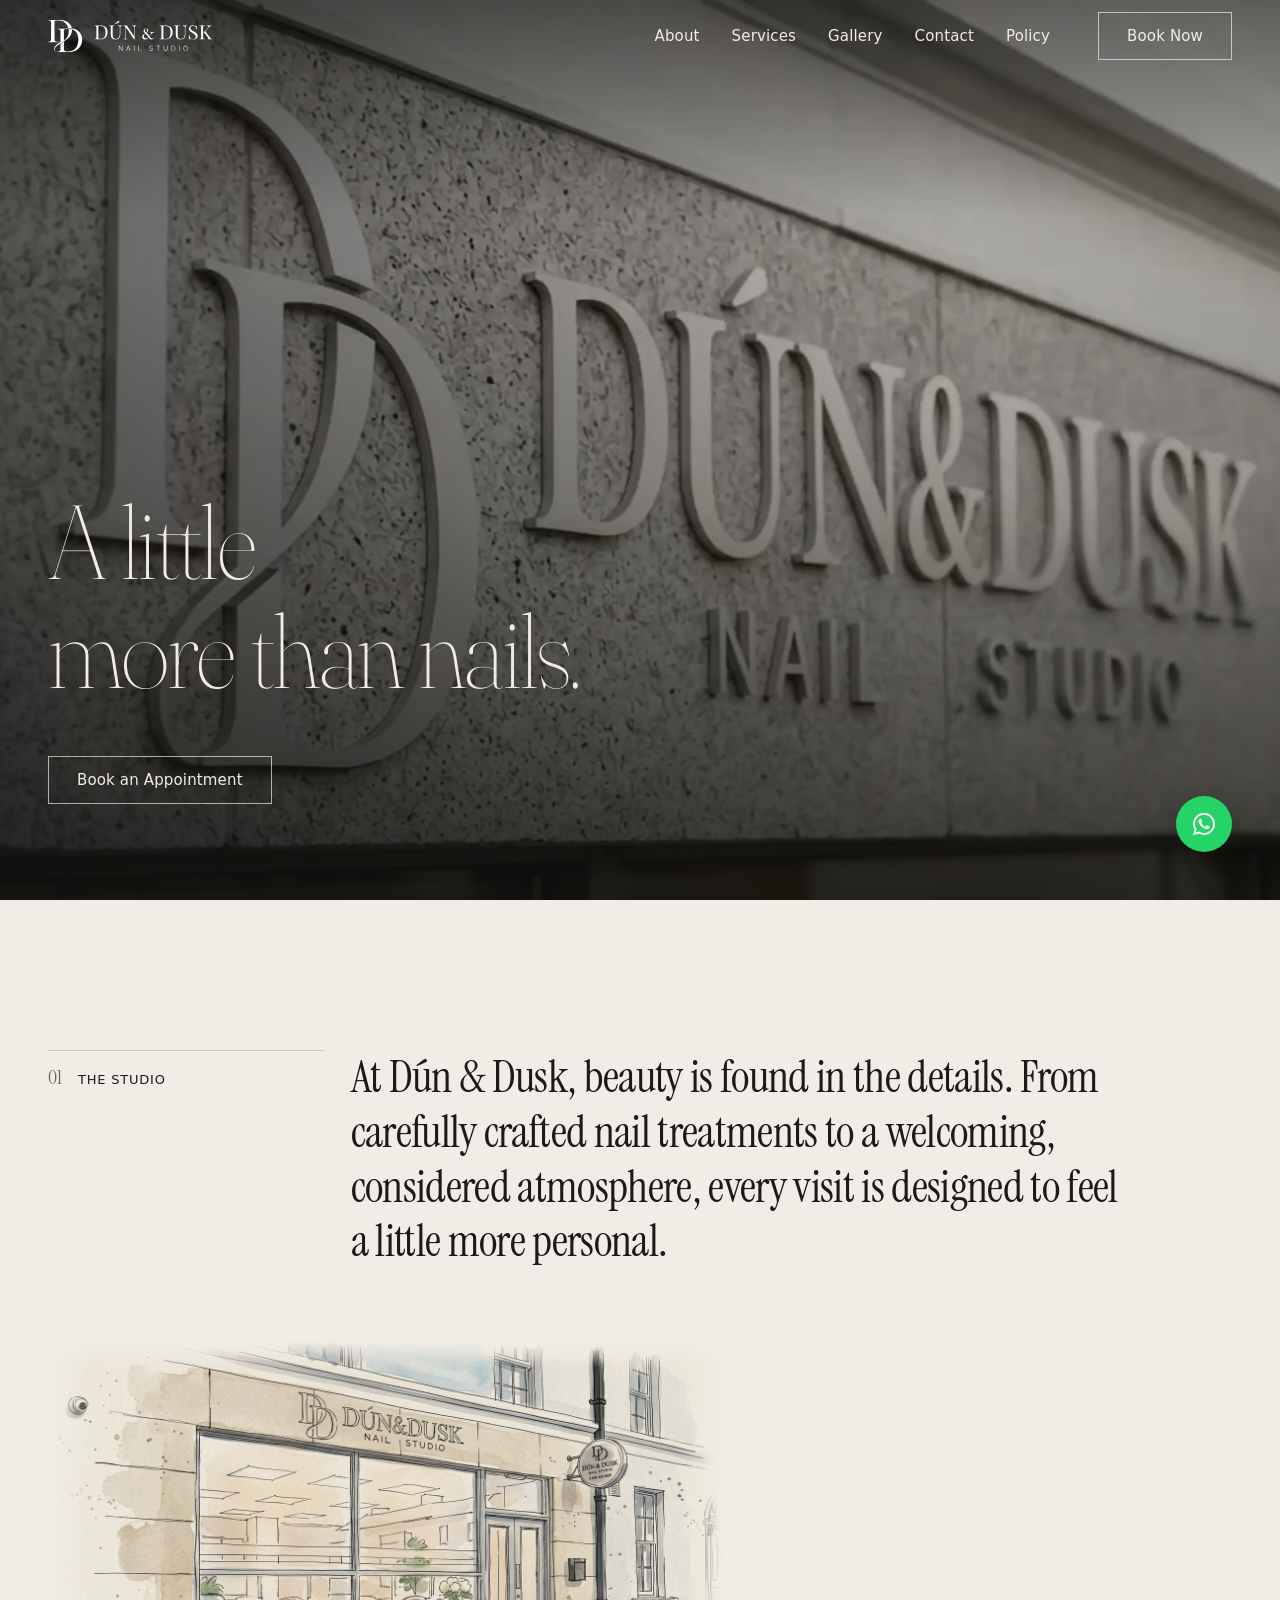
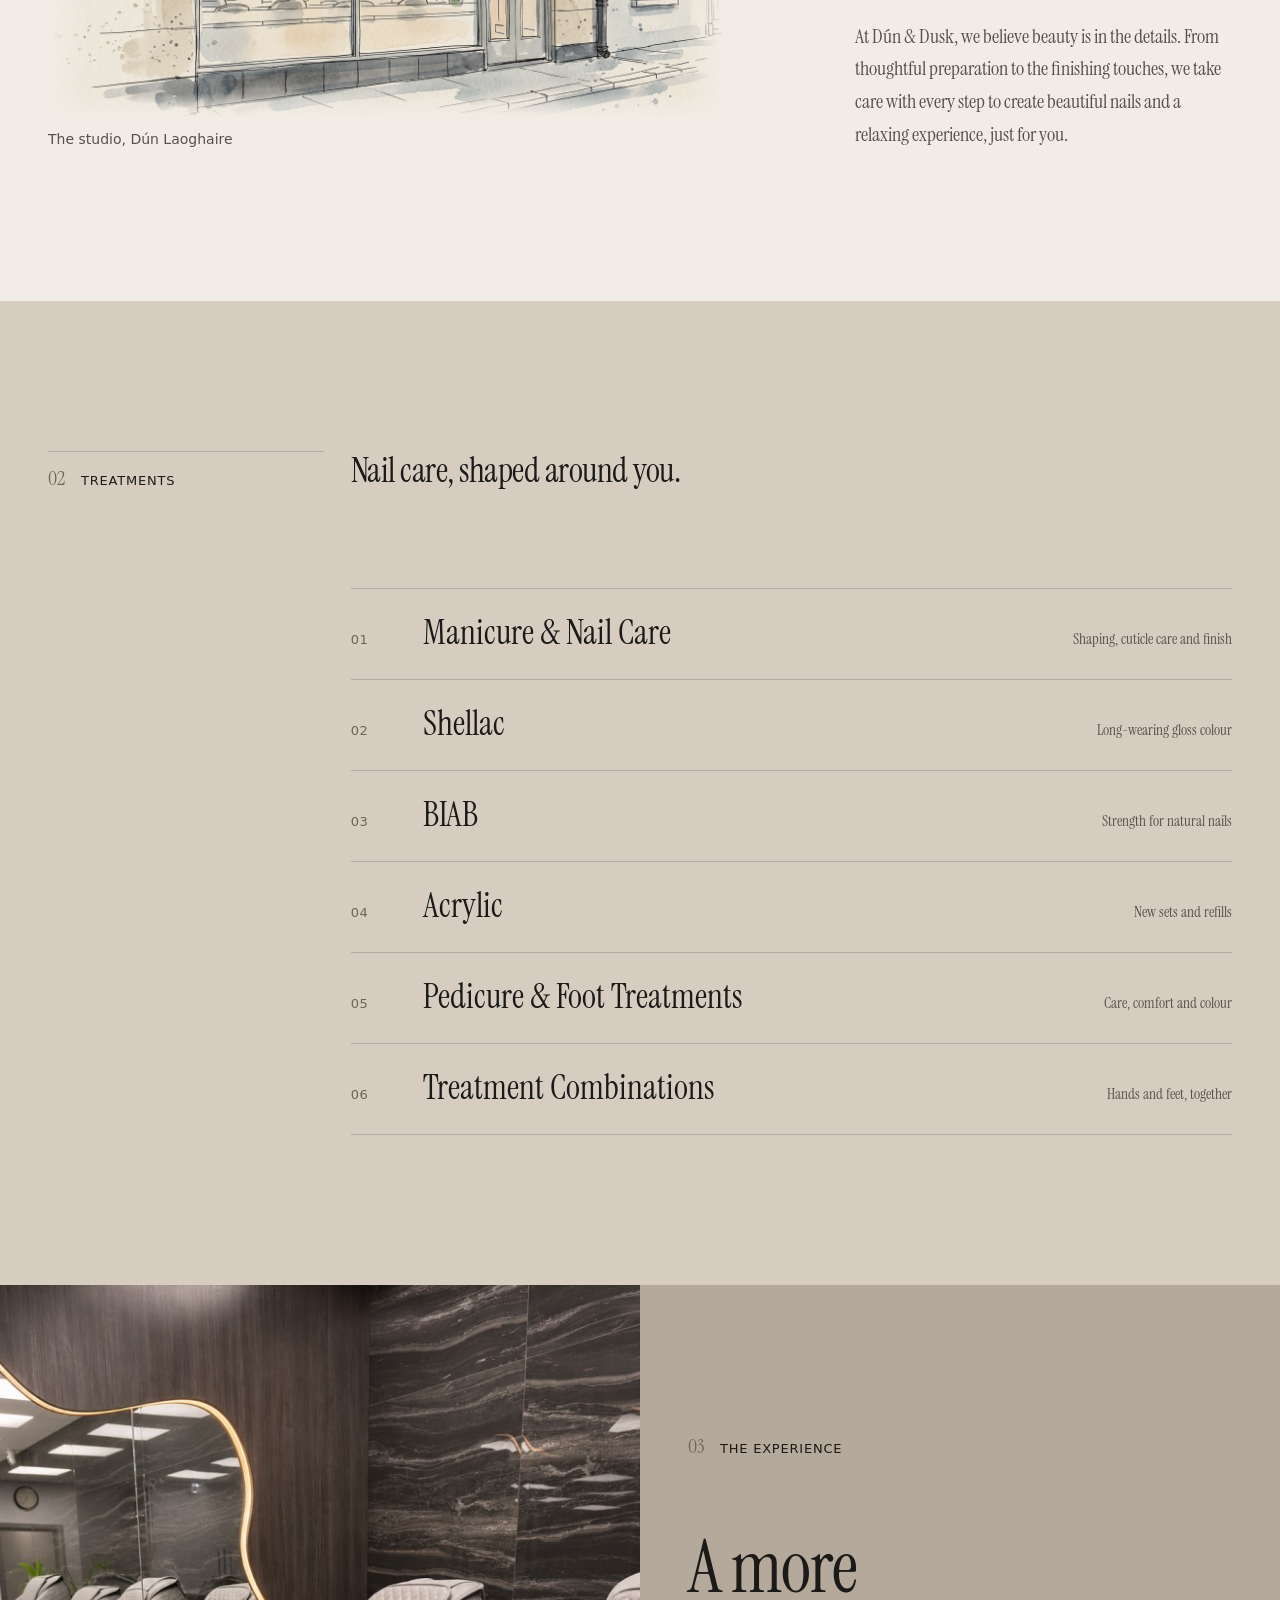
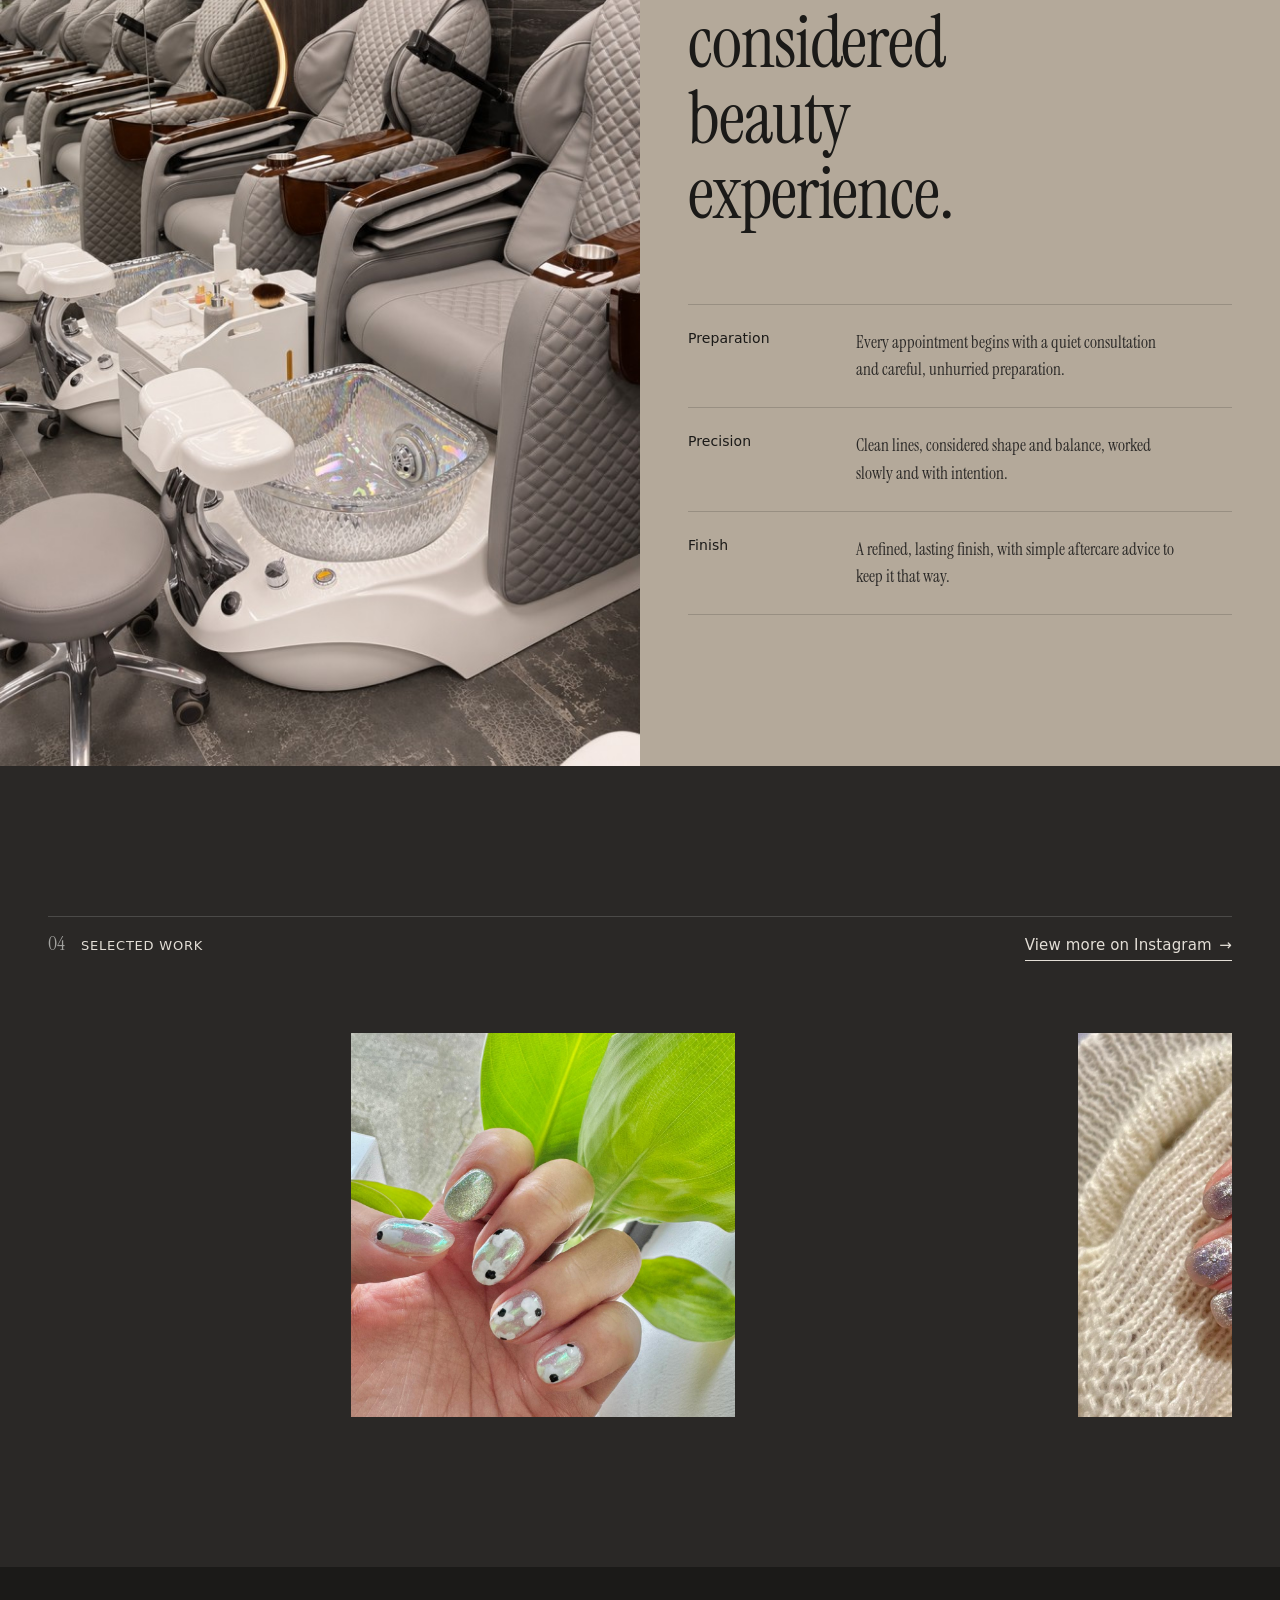
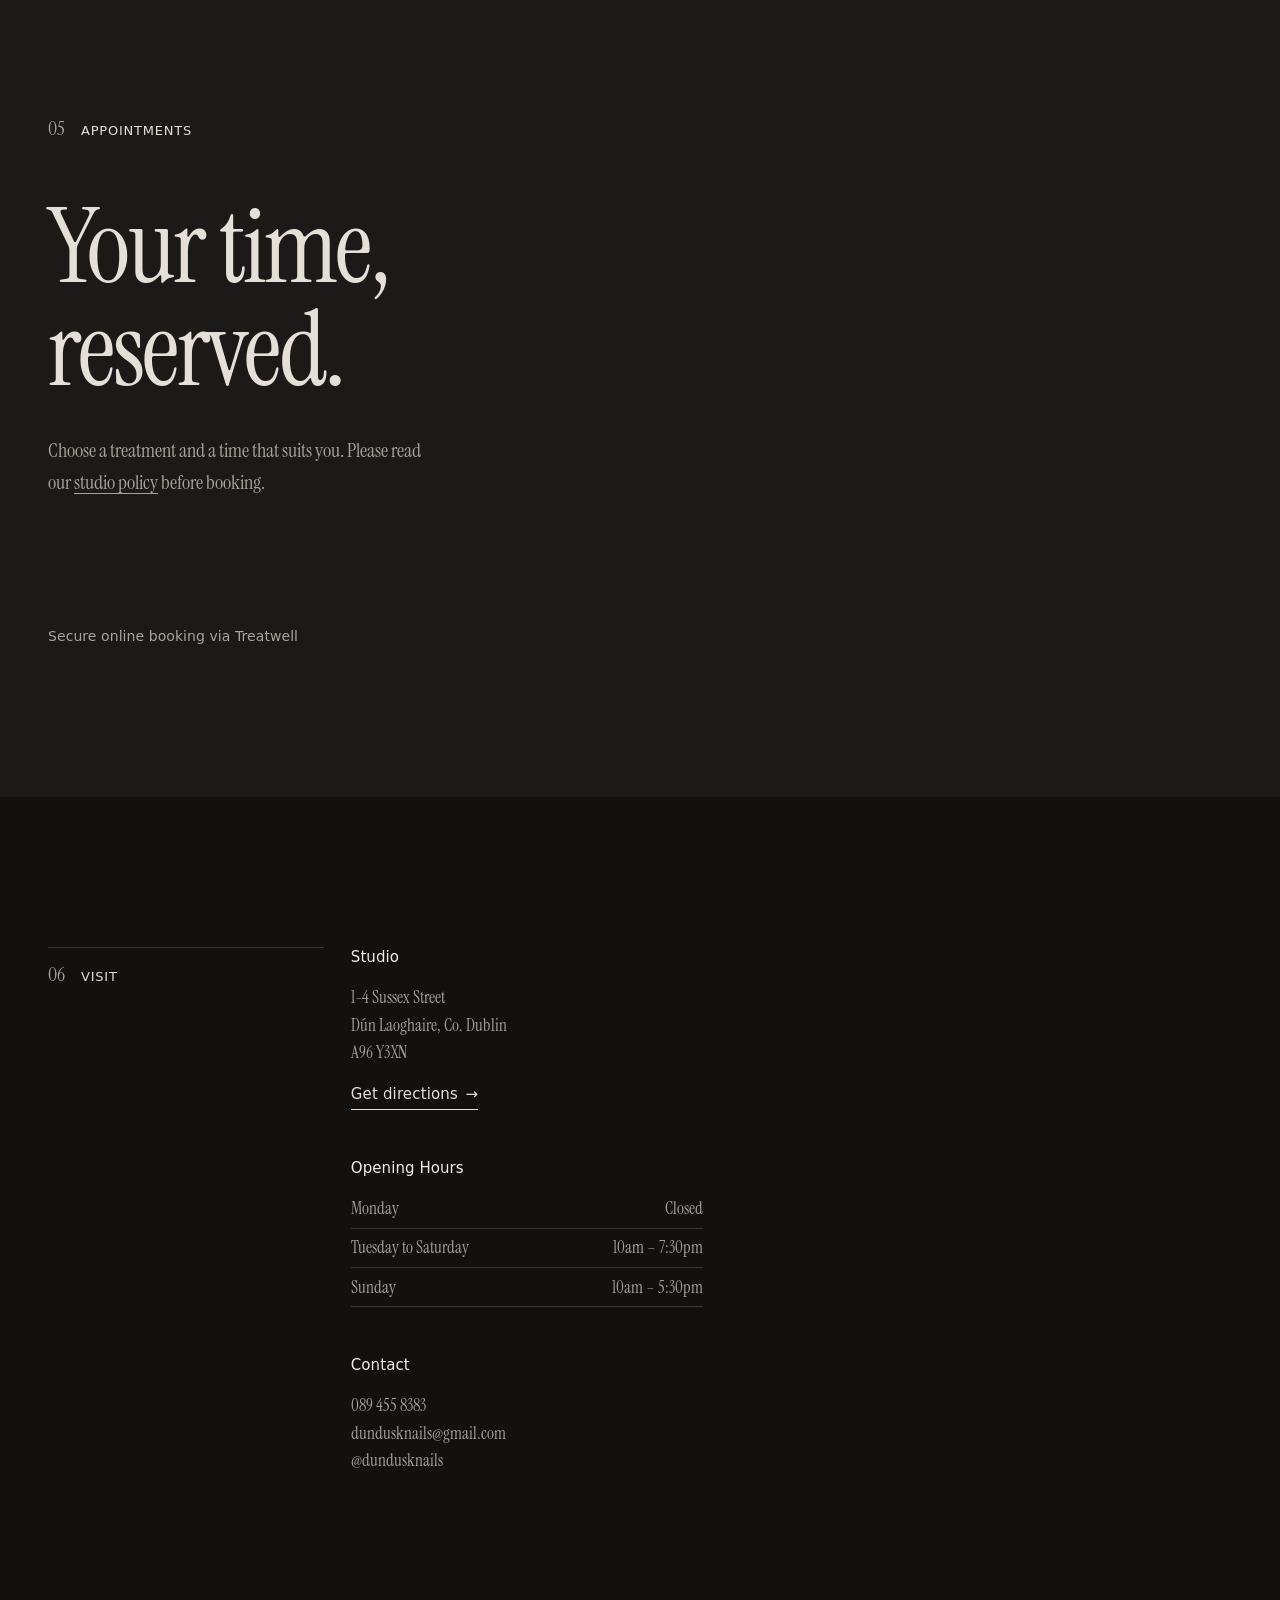
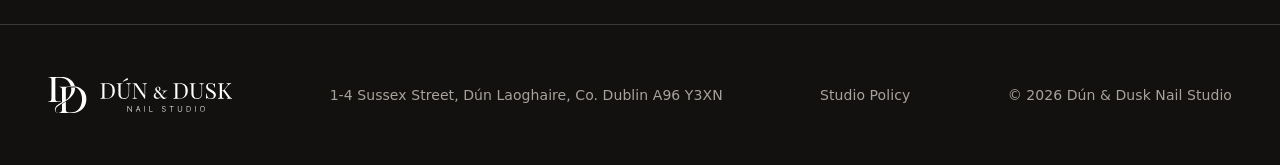
==== commit 4dd3da4e: "Add 30% off promo bar linking to WhatsApp (17 Nov – 4 Dec 2026) Slim dismissible strip above the nav" ====
--- a/index.html
+++ b/index.html
@@ -67,6 +67,16 @@
 
   <!-- ============ HEADER ============ -->
   <header class="site-header" data-header>
+    <!-- Promo bar: text and end date are set in js/main.js (SITE.promo) -->
+    <div class="promo" data-promo hidden>
+      <a class="promo__link" href="#visit" data-promo-link>
+        <span class="promo__text" data-promo-text></span>
+        <span class="promo__cta">Claim<span class="promo__cta-long"> on WhatsApp</span> <span aria-hidden="true">→</span></span>
+      </a>
+      <button class="promo__close" type="button" aria-label="Dismiss offer" data-promo-close>
+        <svg viewBox="0 0 12 12" width="9" height="9" aria-hidden="true" focusable="false"><path d="M1 1l10 10M11 1L1 11" stroke="currentColor" stroke-width="1.4" stroke-linecap="round"/></svg>
+      </button>
+    </div>
     <div class="site-header__inner">
       <!-- White logo over the hero, black logo once the header turns light on scroll -->
       <a class="logo" href="#top" aria-label="Dún &amp; Dusk Nail Studio, home">
--- a/css/styles.css
+++ b/css/styles.css
@@ -342,6 +342,64 @@
   color: var(--ink-900);
   border-bottom-color: var(--rule-on-light);
 }
+/* Promo bar: slim strip above the nav, part of the fixed header */
+:root { --promo-h: 36px; }
+html.has-promo { scroll-padding-top: calc(var(--header-h) + var(--promo-h)); }
+.promo {
+  position: relative;
+  display: flex;
+  align-items: center;
+  justify-content: center;
+  height: var(--promo-h);
+  padding-inline: 2.75rem;
+  background: var(--ink-900);
+  color: var(--porcelain-dim);
+  font-family: var(--font-ui);
+  font-size: 0.8125rem;
+  letter-spacing: 0.02em;
+}
+.promo[hidden] { display: none; }
+.promo__link {
+  display: inline-flex;
+  align-items: center;
+  gap: 0.9rem;
+  color: inherit;
+  text-decoration: none;
+  white-space: nowrap;
+}
+.promo__text { font-weight: 500; color: var(--porcelain); }
+.promo__cta {
+  padding-left: 0.9rem;
+  border-left: 1px solid var(--rule-on-dark);
+  color: var(--text-muted-on-dark);
+  transition: color var(--dur-fast) var(--ease);
+}
+.promo__link:hover .promo__cta,
+.promo__link:focus-visible .promo__cta { color: var(--porcelain); }
+.promo__close {
+  position: absolute;
+  right: calc(var(--gutter) - 0.5rem);
+  top: 50%;
+  translate: 0 -50%;
+  display: grid;
+  place-items: center;
+  width: 32px;
+  height: 32px;
+  padding: 0;
+  border: 0;
+  border-radius: 50%;
+  background: transparent;
+  color: var(--text-muted-on-dark);
+  cursor: pointer;
+  transition: color var(--dur-fast) var(--ease), background-color var(--dur-fast) var(--ease);
+}
+.promo__close:hover { color: var(--porcelain); background: rgba(241, 237, 230, 0.08); }
+body.menu-open .promo { visibility: hidden; }
+@media (max-width: 479px) {
+  .promo { padding-inline: 1rem 2.5rem; }
+  .promo__cta-long { display: none; } /* "Claim →" on small phones */
+}
+
 .site-header__inner {
   max-width: var(--max-width);
   margin-inline: auto;
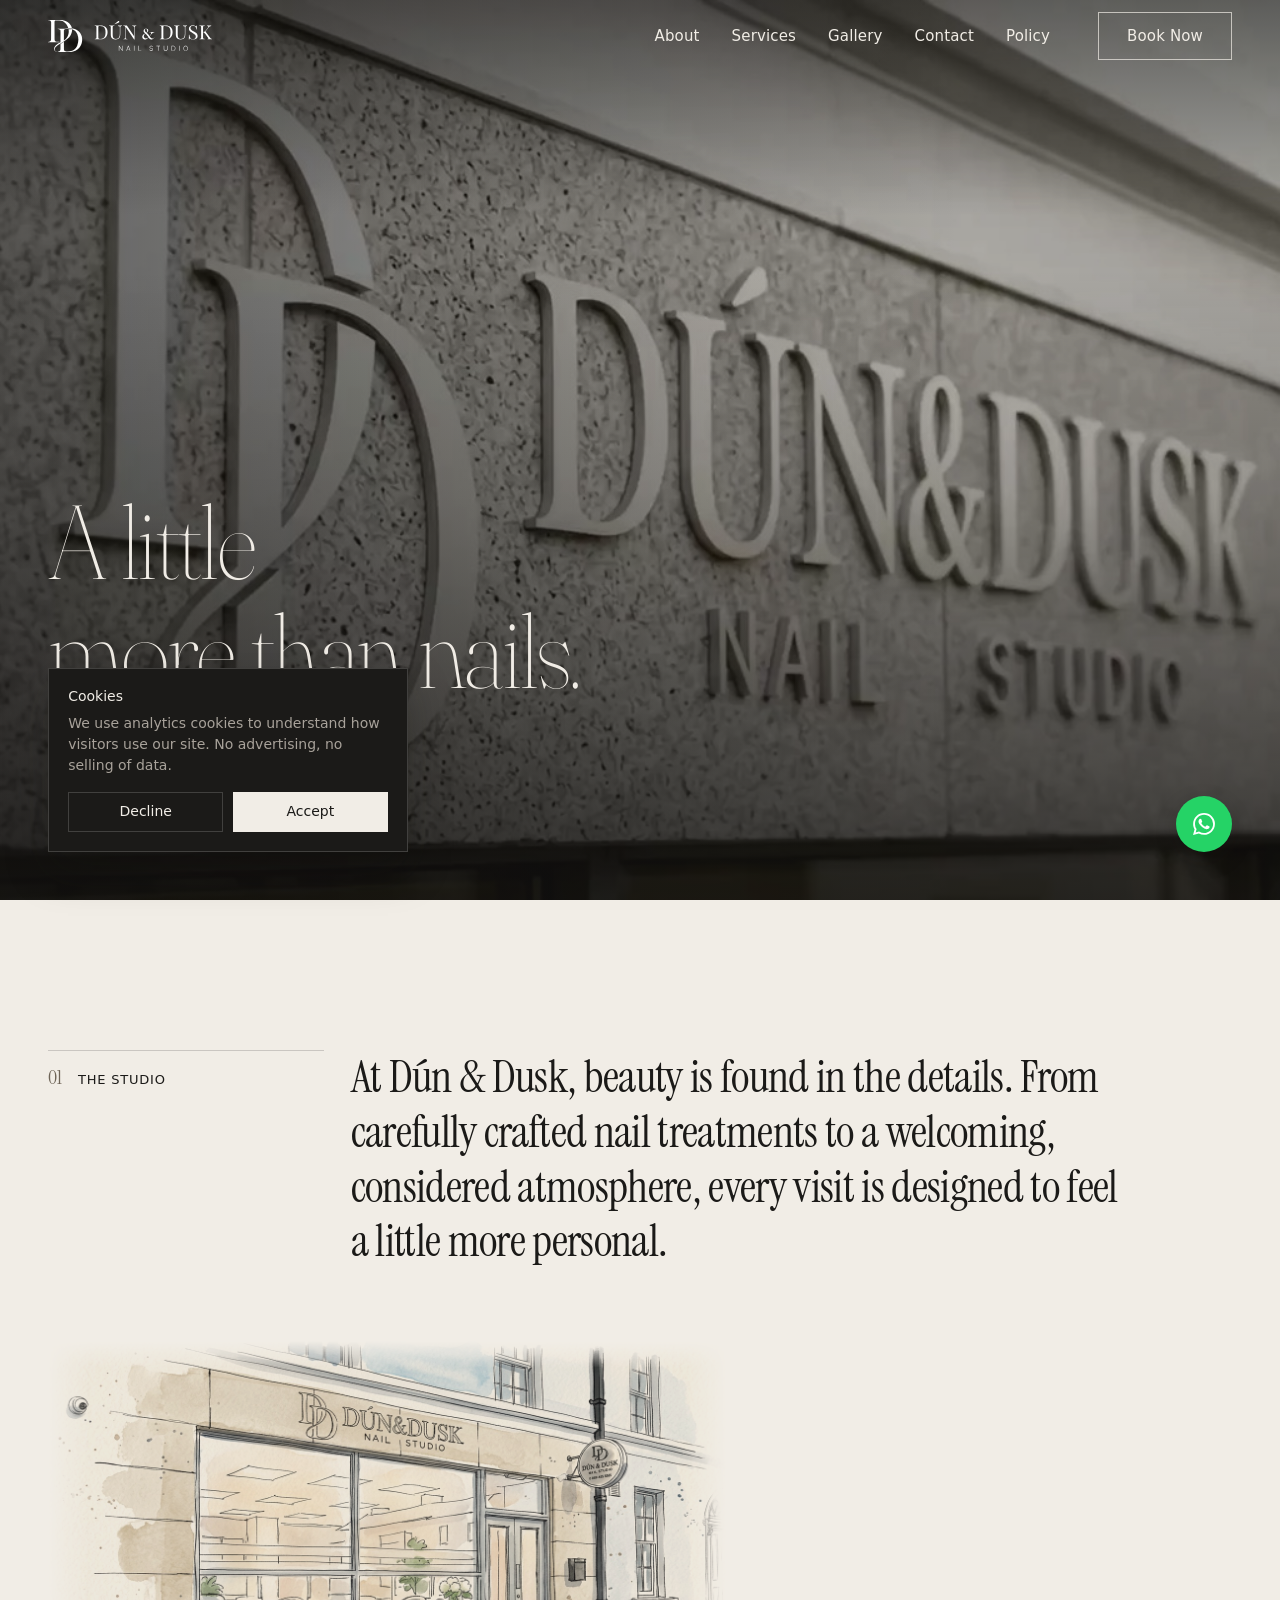
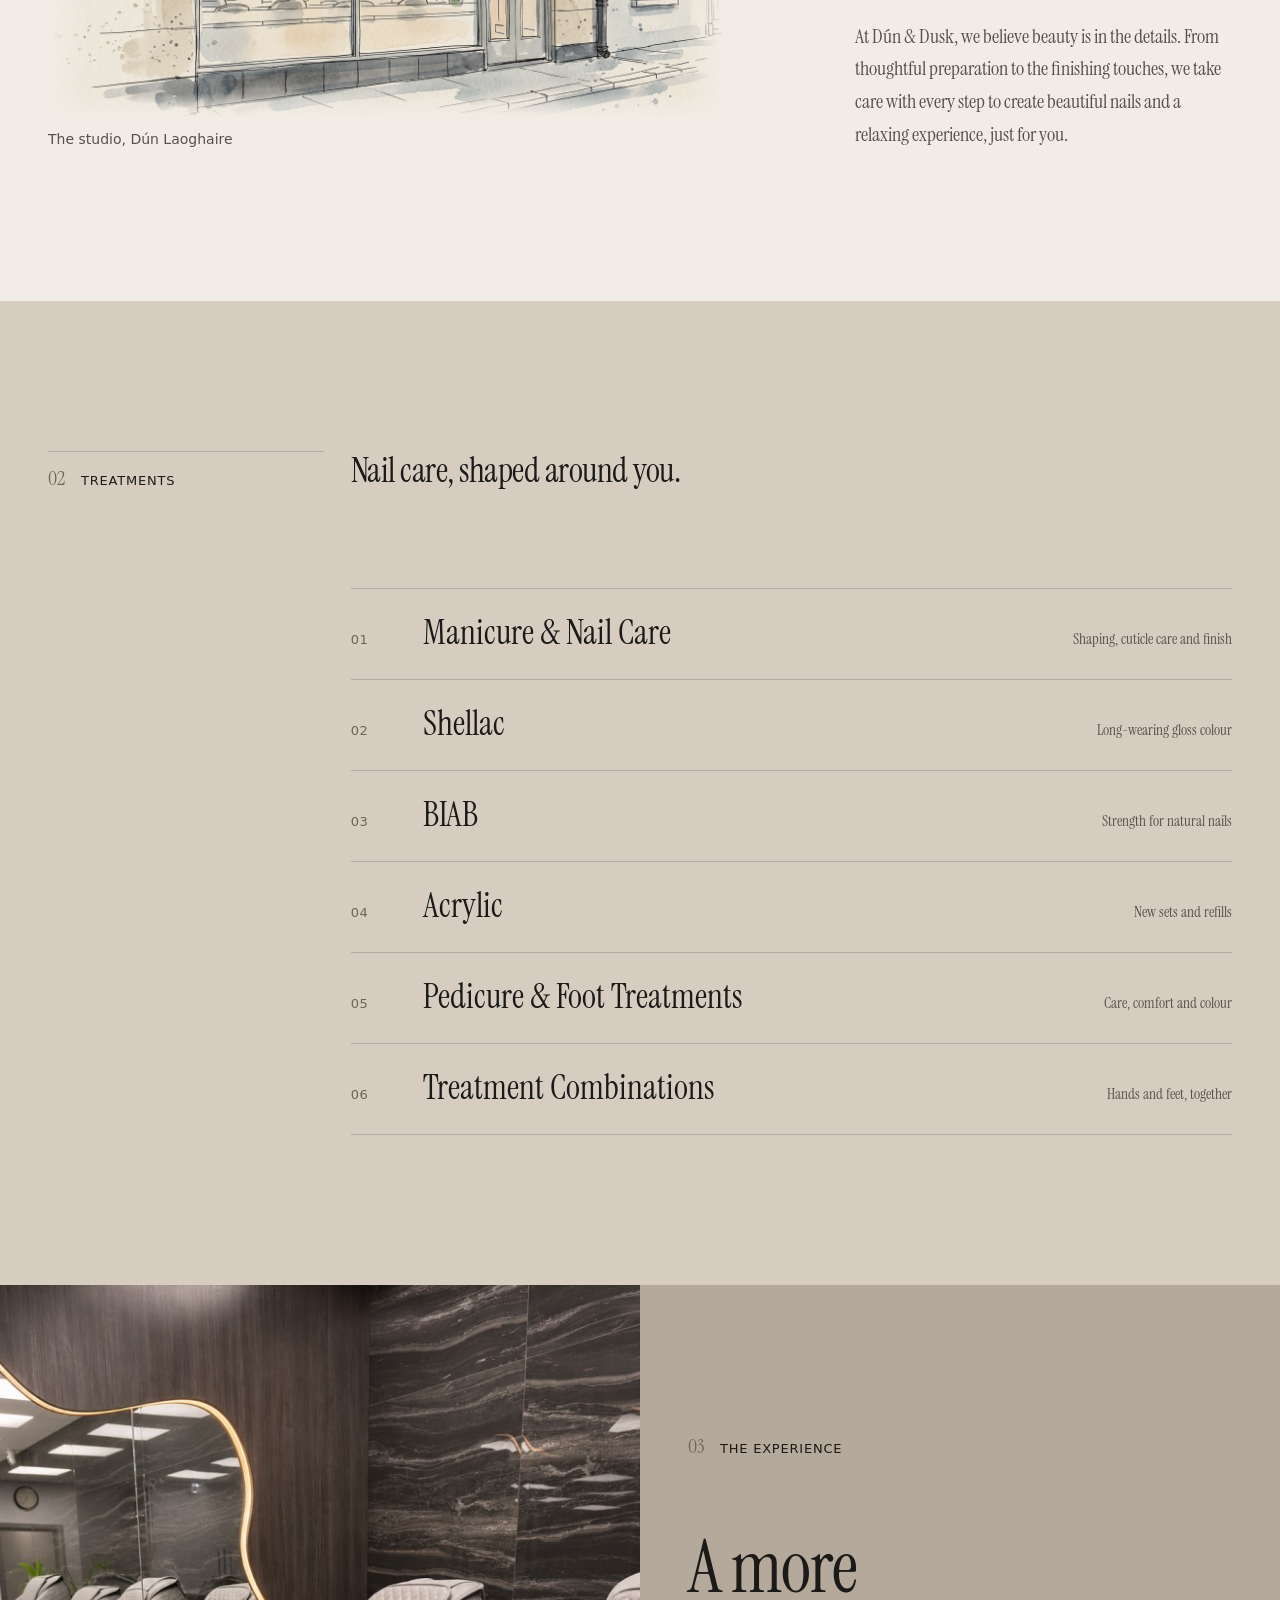
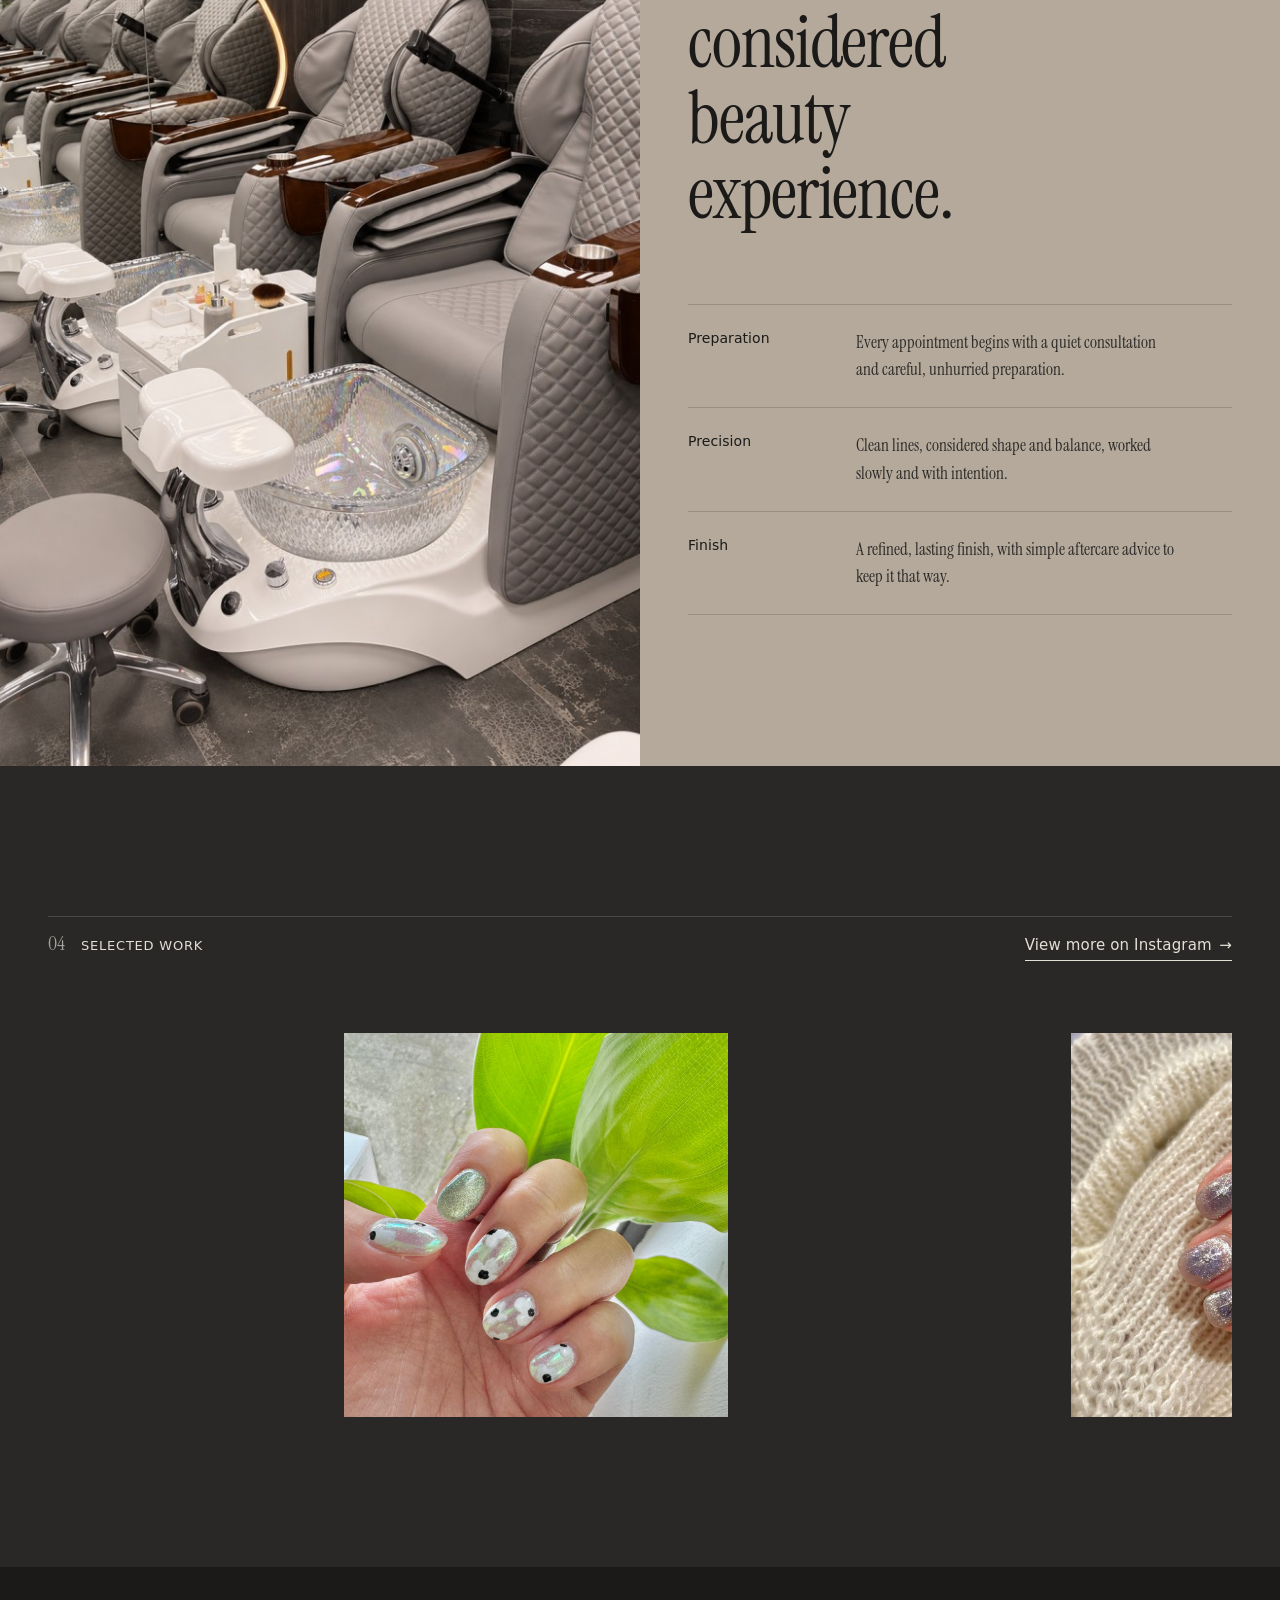
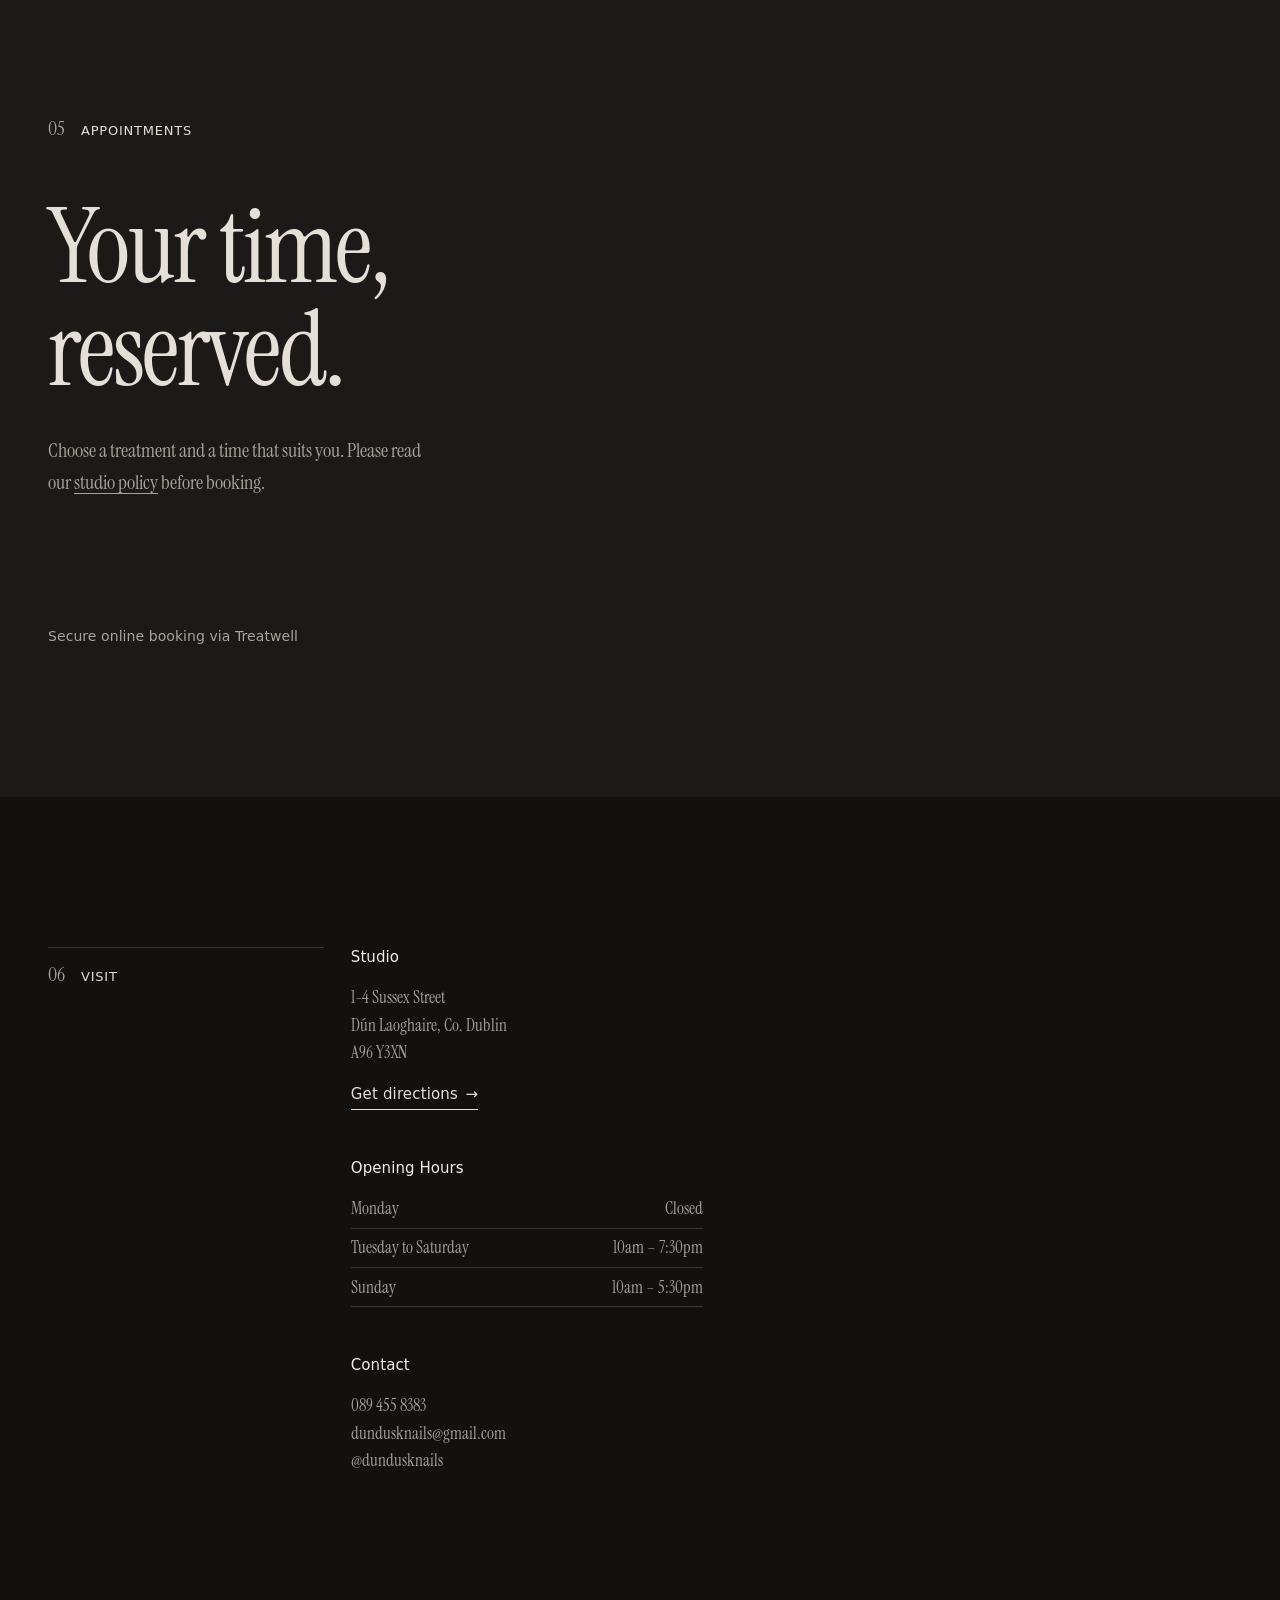
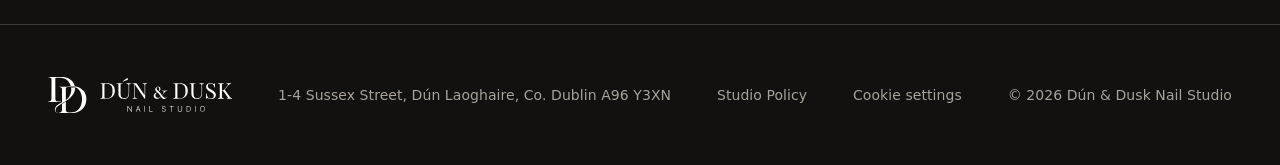
==== commit 73b4bf78: "Add Google Analytics with cookie consent and click tracking - GA4 (G-N6WZWYYN43) on all pages with C" ====
--- a/index.html
+++ b/index.html
@@ -3,6 +3,24 @@
 <head>
   <meta charset="utf-8">
   <meta name="viewport" content="width=device-width, initial-scale=1">
+
+  <!-- Google tag (gtag.js): Google Analytics 4 with Consent Mode v2.
+       Analytics cookies stay off until the visitor accepts in the cookie banner (js/main.js). -->
+  <script>
+    window.dataLayer = window.dataLayer || [];
+    function gtag(){dataLayer.push(arguments);}
+    var ddConsent = null;
+    try { ddConsent = localStorage.getItem('dd-consent'); } catch (e) {}
+    gtag('consent', 'default', {
+      analytics_storage: ddConsent === 'granted' ? 'granted' : 'denied',
+      ad_storage: 'denied',
+      ad_user_data: 'denied',
+      ad_personalization: 'denied'
+    });
+    gtag('js', new Date());
+    gtag('config', 'G-N6WZWYYN43');
+  </script>
+  <script async src="https://www.googletagmanager.com/gtag/js?id=G-N6WZWYYN43"></script>
 
   <!-- SEO: refine once business details are confirmed -->
   <title>Dún &amp; Dusk Nail Studio | Nail Studio in Dún Laoghaire, Dublin</title>
@@ -361,6 +379,7 @@
       </a>
       <p class="label site-footer__folio">1-4 Sussex Street, Dún Laoghaire, Co. Dublin A96 Y3XN</p>
       <a class="label plain-link site-footer__link" href="policy.html">Studio Policy</a>
+      <button class="label plain-link site-footer__link site-footer__btn" type="button" data-cookie-settings>Cookie settings</button>
       <p class="label site-footer__copy">© <span data-year></span> Dún &amp; Dusk Nail Studio</p>
     </div>
   </footer>
--- a/css/styles.css
+++ b/css/styles.css
@@ -700,6 +700,49 @@
   padding-block: var(--space-5);
 }
 .logo--footer { color: var(--porcelain); }
+
+.site-footer__btn { padding: 0; border: 0; background-color: transparent; color: inherit; cursor: pointer; }
+
+/* Cookie consent card: bottom-left, clear of the WhatsApp button */
+.consent {
+  position: fixed;
+  left: var(--gutter);
+  bottom: var(--gutter);
+  z-index: 60;
+  width: min(360px, calc(100vw - 2rem));
+  padding: 1.1rem 1.2rem 1.2rem;
+  background: var(--ink-900);
+  color: var(--porcelain-dim);
+  border: 1px solid var(--rule-on-dark);
+  box-shadow: 0 18px 40px rgba(18, 17, 16, 0.28);
+  font-family: var(--font-ui);
+  font-size: var(--fs-label);
+  line-height: 1.5;
+  opacity: 0;
+  transform: translateY(12px);
+  transition: opacity 450ms var(--ease), transform 450ms var(--ease);
+}
+.consent.is-visible { opacity: 1; transform: none; }
+.consent__title { margin: 0 0 0.35rem; color: var(--porcelain); font-weight: 500; }
+.consent__text { margin: 0 0 1rem; color: var(--text-muted-on-dark); }
+.consent__actions { display: flex; gap: 0.6rem; }
+.consent__btn {
+  flex: 1;
+  min-height: 40px;
+  padding: 0.5rem 1rem;
+  font: inherit;
+  font-weight: 500;
+  cursor: pointer;
+  border: 1px solid var(--rule-on-dark);
+  background: transparent;
+  color: var(--porcelain);
+  transition: background-color var(--dur-fast) var(--ease), color var(--dur-fast) var(--ease), border-color var(--dur-fast) var(--ease);
+}
+.consent__btn:hover { border-color: var(--porcelain); }
+.consent__btn--primary { background: var(--porcelain); color: var(--ink-900); border-color: var(--porcelain); }
+.consent__btn--primary:hover { background: var(--porcelain-dim); }
+/* Keep the WhatsApp button and its bubble clear of the banner on phones */
+body.consent-open .wa-bubble { display: none; }
 
 /* Floating WhatsApp button: WhatsApp green with white glyph */
 .wa-float {
@@ -996,6 +1039,8 @@
 
   .wa-float { right: 1rem; bottom: 1rem; }
   .wa-bubble { right: 1rem; bottom: calc(1rem + 56px + 14px); }
+  .consent { left: 1rem; right: 1rem; bottom: 1rem; width: auto; }
+  body.consent-open .wa-float { opacity: 0; pointer-events: none; }
   .wa-float__label { display: none; }
   body.menu-open .wa-float { opacity: 0; pointer-events: none; }
   .site-footer { padding-bottom: 5rem; }
